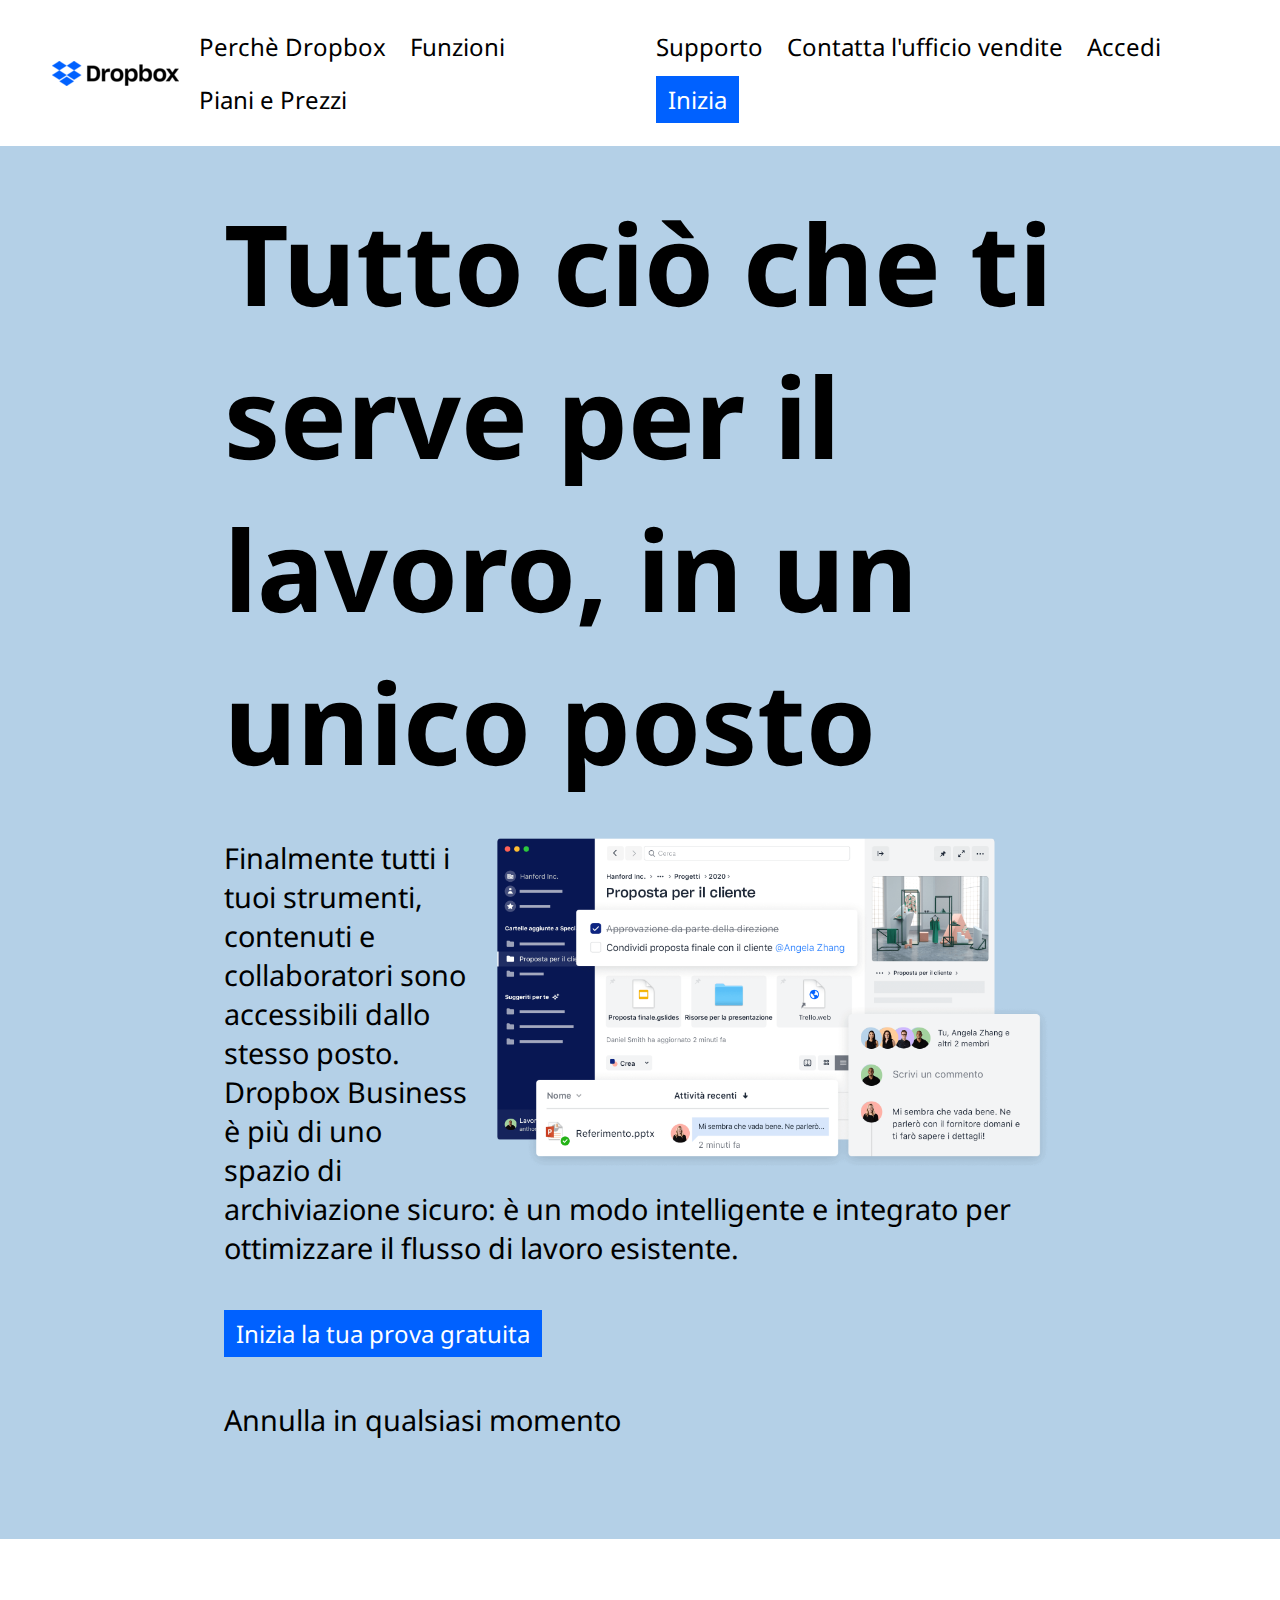
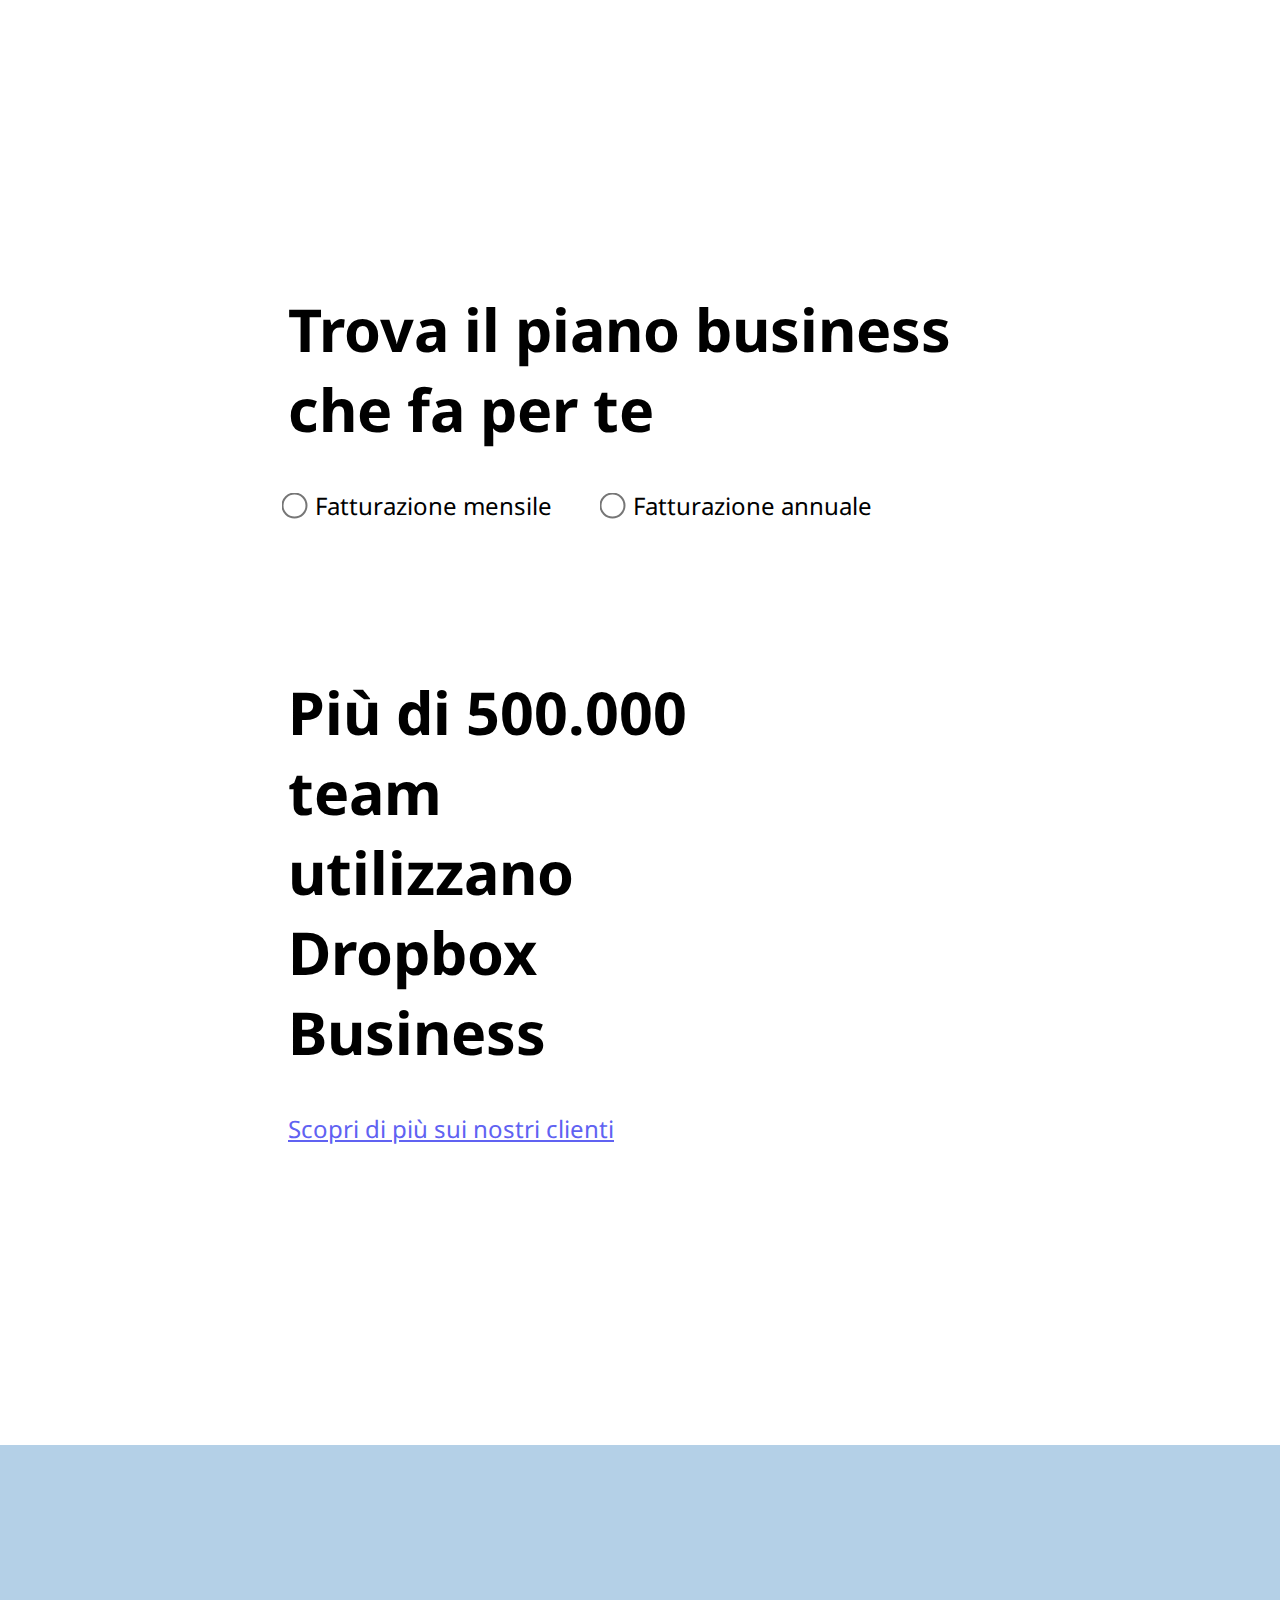
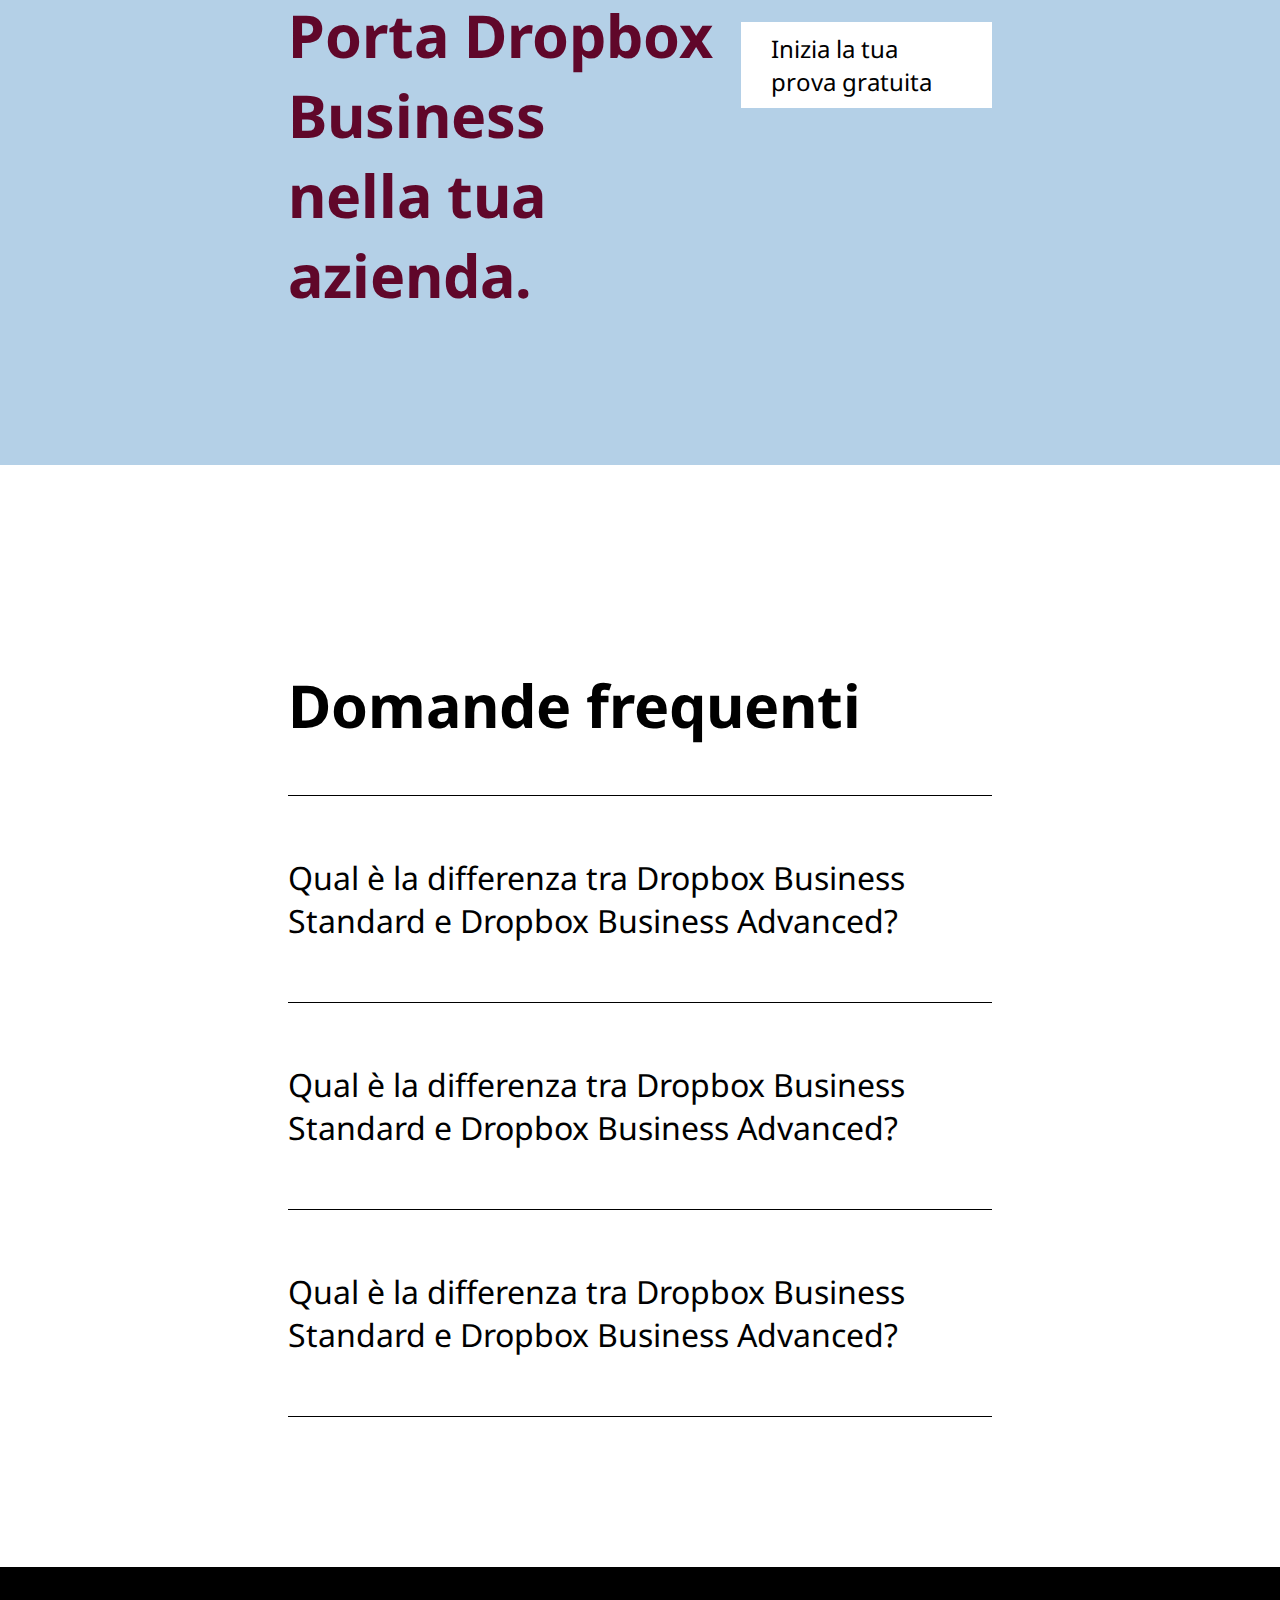
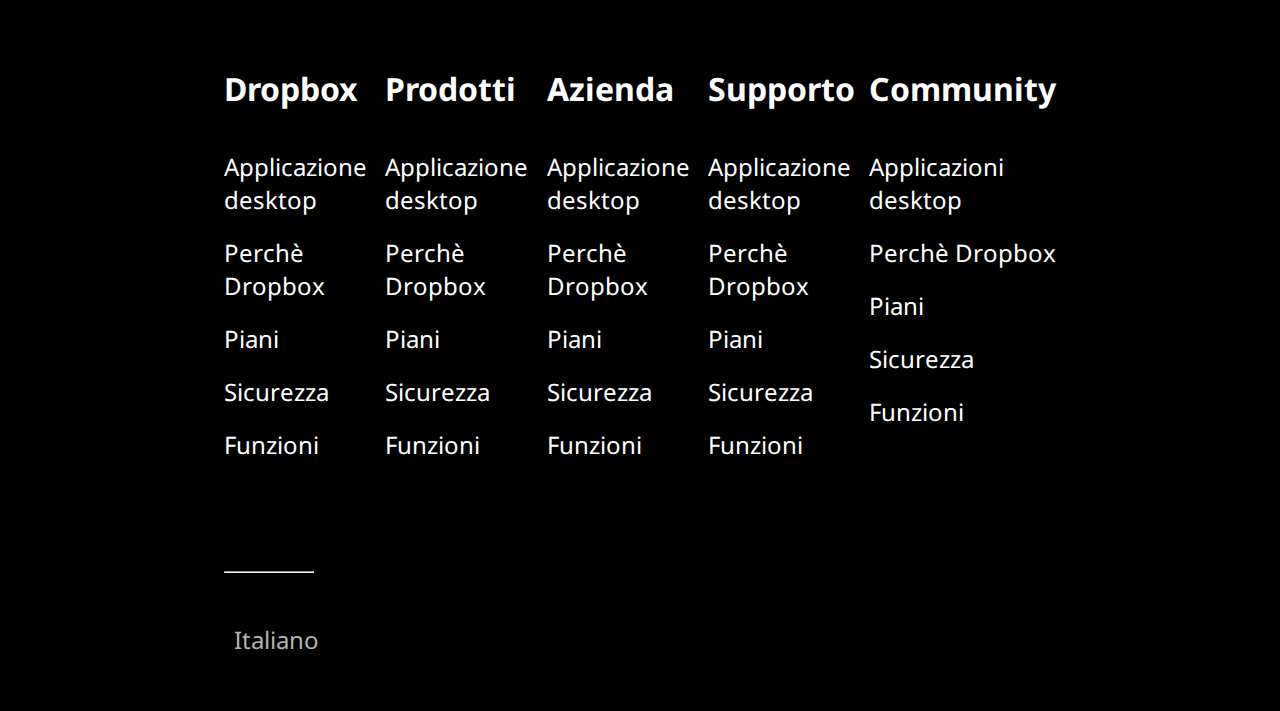
==== index.html @ d337c882 "Iniziata sezione scelta piano" ====
<!DOCTYPE html>
<html lang="it">
    <head>
        <meta charset="UTF-8">
        <meta http-equiv="X-UA-Compatible" content="IE=edge">
        <meta name="viewport" content="width=device-width, initial-scale=1.0">
        <title>Dropbox</title>

        <link rel="stylesheet" href="css/style.css">
        <link rel="stylesheet" href="https://cdnjs.cloudflare.com/ajax/libs/font-awesome/6.2.1/css/all.min.css" integrity="sha512-MV7K8+y+gLIBoVD59lQIYicR65iaqukzvf/nwasF0nqhPay5w/9lJmVM2hMDcnK1OnMGCdVK+iQrJ7lzPJQd1w==" crossorigin="anonymous" referrerpolicy="no-referrer"/>
        <link rel="preconnect" href="https://fonts.googleapis.com"> 
        <link rel="preconnect" href="https://fonts.gstatic.com" crossorigin> 
        <link href="https://fonts.googleapis.com/css2?family=Noto+Sans:wght@100;300;400;600;800&display=swap" rel="stylesheet">
    </head>
    <body>

        <!-- Inizio header-->
        <header>
            <div class="header-container">
                <div class="header-left">
                    <img src="img/logo-small.png" alt="logo">
                    <ul>
                        <li>
                            <a href="#">Perchè Dropbox</a>
                        </li>
                        <li>
                            <a href="#">Funzioni</a>
                        </li>
                        <li>
                            <a href="#">Piani e Prezzi</a>
                        </li>
                    </ul>
                </div>
                <div class="header-right">
                    <ul>
                        <li>
                            <a href="#">Supporto</a>
                        </li>
                        <li>
                            <a href="#">Contatta l'ufficio vendite</a>
                        </li>
                        <li>
                            <a href="#">Accedi</a>
                        </li>
                        <li>
                            <a class="button" href="#">Inizia</a>
                        </li>
                    </ul>

                </div>
            </div>
        </header>
        <!-- Fine header -->


        <!-- Inizio main -->
        <main>
            <!-- Jumbotron -->
            <div class="jumbotron blue">
                <div class="jumbotron-container"> 
                    <h1>Tutto ciò che ti serve per il lavoro, in un unico posto</h1>
                    <div class="description clearfix">
                        <img src="img/jumbo.png" alt="Esempio Schermata">
                        <p>Finalmente tutti i tuoi strumenti, contenuti e collaboratori sono accessibili dallo stesso posto. Dropbox Business è più di uno spazio di archiviazione sicuro: è un modo intelligente e integrato per ottimizzare il flusso di lavoro esistente.</p>
                        <a class="button" href="#">Inizia la tua prova gratuita</a>
                        <p>Annulla in qualsiasi momento</p>
                    </div>
                    <i class="fa-solid fa-arrow-down"></i>
                </div>
            </div>

            <!-- Parte centrale main -->
            <div class="main-container">
                <!-- Scelta piano -->
                <section>
                    <h3>Trova il piano business che fa per te</h3>
                    <form>
                        <input type="radio" id="mensile" name="fatturazione">
                        <label for="mensile">Fatturazione mensile</label>
                        <input type="radio" id="annuale" name="fatturazione">
                        <label for="annuale">Fatturazione annuale</label>
                    </form>

                </section>

                <!-- Contatto per piano enterprise -->
                <section>

                </section>

                <!-- Trova un partner dropbox -->
                <section>


                </section>

                <!-- Tutte le operazioni possibili con il piano Dropbox Business -->
                <section>

                </section>

                <!-- Scopri di più sui clienti Business -->
                <section class="section-container">
                    <div class="small-section">
                        <h3>Più di 500.000 team utilizzano Dropbox Business</h3>
                        <a class="blue-link" href="#">Scopri di più sui nostri clienti</a>
                    </div>
                </section>

            </div>

            <div>
                <!-- Clienti più famosi -->
                <section>

                </section>

            </div>

            <div class="blue">
                <!-- Prova gratuita -->
                <section class="section-container">
                    <h3>Porta Dropbox Business 
                        <br>
                        nella tua azienda.
                    </h3>
                    <a class="button white" href="#">Inizia la tua prova gratuita</a>
                </section>

            </div>

                <!-- Domande frequenti -->
                <section class="section-container">
                    <div class="faq-container">
                        <h3>Domande frequenti</h3>
                        <h4 class="icon clearfix">Qual è la differenza tra Dropbox Business Standard e Dropbox Business Advanced?</h4>
                        <h4 class="icon clearfix">Qual è la differenza tra Dropbox Business Standard e Dropbox Business Advanced?</h4>
                        <h4 class="icon clearfix">Qual è la differenza tra Dropbox Business Standard e Dropbox Business Advanced?</h4>
                    </div>
                </section>


        </main>
        <!-- Fine main -->


        <!-- Inizio footer -->
        <footer>
            <div class="footer-container">

                <!-- Link utili -->
                <section class="first-section-footer">
                    <div>
                        <h5>Dropbox</h5>
                        <ul>
                            <li>
                                <a href="#">Applicazione desktop</a>
                            </li>
                            <li>
                                <a href="#">Perchè Dropbox</a>
                            </li>
                            <li>
                                <a href="#">Piani</a>
                            </li>
                            <li>
                                <a href="#">Sicurezza</a>
                            </li>
                            <li>
                                <a href="#">Funzioni</a>
                            </li>
                        </ul>
                    </div>
                    <div>
                        <h5>Prodotti</h5>
                        <ul>
                            <li>
                                <a href="#">Applicazione desktop</a>
                            </li>
                            <li>
                                <a href="#">Perchè Dropbox</a>
                            </li>
                            <li>
                                <a href="#">Piani</a>
                            </li>
                            <li>
                                <a href="#">Sicurezza</a>
                            </li>
                            <li>
                                <a href="#">Funzioni</a>
                            </li>
                        </ul>
                    </div>
                    <div>
                        <h5>Azienda</h5>
                        <ul>
                            <li>
                                <a href="#">Applicazione desktop</a>
                            </li>
                            <li>
                                <a href="#">Perchè Dropbox</a>
                            </li>
                            <li>
                                <a href="#">Piani</a>
                            </li>
                            <li>
                                <a href="#">Sicurezza</a>
                            </li>
                            <li>
                                <a href="#">Funzioni</a>
                            </li>
                        </ul>
                    </div>
                    <div>
                        <h5>Supporto</h5>
                        <ul>
                            <li>
                                <a href="#">Applicazione desktop</a>
                            </li>
                            <li>
                                <a href="#">Perchè Dropbox</a>
                            </li>
                            <li>
                                <a href="#">Piani</a>
                            </li>
                            <li>
                                <a href="#">Sicurezza</a>
                            </li>
                            <li>
                                <a href="#">Funzioni</a>
                            </li>
                        </ul>
                    </div>
                    <div>
                        <h5>Community</h5>
                        <ul>
                            <li>
                                <a href="#">Applicazioni desktop</a>
                            </li>
                            <li>
                                <a href="#">Perchè Dropbox</a>
                            </li>
                            <li>
                                <a href="#">Piani</a>
                            </li>
                            <li>
                                <a href="#">Sicurezza</a>
                            </li>
                            <li>
                                <a href="#">Funzioni</a>
                            </li>
                        </ul>
                    </div>
                </section>

                <hr>

                <!-- Selezione lingua -->
                <section class="second-section-footer">
                    <i class="fa-regular fa-earth-americas"></i>
                    <span>Italiano</span>
                    <i class="fa-solid fa-sort-up"></i>
                </section>
                
            </div>
        </footer>
        <!-- Fine footer -->
    
    
    </body>
</html>
---- css/style.css ----
/* RESET */

*{
    margin: 0;
    padding: 0;
    box-sizing: border-box;
}



/* REGOLE GENERALI */

body{
    font-family: 'Noto Sans', sans-serif;
}

.blue{
    background-color: #b4d0e7;
}

ul{
    list-style: none;
}

li{
    display: inline-block;
    padding: 10px;
}

a{
    text-decoration: none;
    color: black;
    font-size: 1.5em;
}

.button{
    background-color: #0061ff;
    color: white;
    padding: 7px 12px;
}

.main-container{
    max-width: 55vw;
    margin: 0 auto;
    padding: 150px 0;
}

.section-container{
    max-width: 55vw;
    margin: 0 auto;
    padding: 150px 0;
}

h3{
    font-size: 3.7em;
    padding-bottom: 40px;
}  

h4{
    font-size: 2em;
    font-weight: 400;
}

.blue-link{
    color: #6062f2;
    text-decoration: underline;
}

a.white{
    background-color: white;
    color: black;
    padding: 10px 30px;
}

.icon::after{
    display: inline-block;
    font-style: normal;
    font-variant: normal;
    text-rendering: auto;
    -webkit-font-smoothing: antialiased;
}

p{
    font-size: 1.8em;
}






/* HEADER */

header{
    background-color: white;
}

header .header-container{
    width: 95vw;
    margin: 0 auto;
    padding: 20px 0;
    display: flex;
    justify-content: space-between;
}

header .header-container .header-left{
    margin-left: 10px;
    display: flex;
    align-items: center;
}

header .header-container .header-left img{
    padding: 10px;
}

header .header-container .header-right{
    margin-right: 10px;
    display: flex;
    align-items: center;
}



/* MAIN */ 

main .jumbotron{
    margin-bottom: 200px;
}

main .jumbotron .jumbotron-container{
    max-width: 65vw;
    margin: 0 auto;
}

main .jumbotron .jumbotron-container h1{
    padding: 40px 0;
    font-size: 7em;
}

main .jumbotron .jumbotron-container .description img{
    float: right;
    width: 70%;
}

main .jumbotron .jumbotron-container .description p{
    padding-bottom: 50px;
}

main .jumbotron .jumbotron-container .description p:last-child{
    padding-top: 50px;
    padding-bottom: 100px;
}

main .jumbotron .jumbotron-container i{
    font-size: 4em;
    padding-bottom: 40px;
}

main div section form input[type=radio]{
    transform: scale(2);
    vertical-align: middle;
}

main div section form label{
    font-size: 1.5em;
    padding-right: 50px;
    padding-left: 10px;
    vertical-align: middle;
}

main div .section-container .small-section{
    max-width: 35vw;
}

main .blue .section-container{
    display: flex;
    justify-content: space-between;
    align-items: baseline;
}

main .blue .section-container h3{
    display: inline-block;
    color: #60072a;
    padding-bottom: 0;
}
 
main .section-container .faq-container h3{
    padding: 50px 0;
}

main .section-container .faq-container h4{
    padding: 60px 0;
    border-top: 1px solid black;
}

main .section-container .faq-container h4::after{
    font-family: "Font Awesome 5 Free"; content: "\f078";
    float: right;
}

main .section-container .faq-container h4:last-child{
    border-bottom: 1px solid black;
}


/* FOOTER */

footer{
    background-color: #000000;
    color: white;
}

footer .footer-container{
    max-width: 65vw;
    margin: 0 auto;
}

footer .footer-container .first-section-footer{
    display: flex;
    justify-content: space-between;
    padding-bottom: 100px;
}

footer .footer-container .first-section-footer div h5{
    color: white;
    font-size: 2em;
    font-weight: bold;
    padding-top: 100px;
    padding-bottom: 30px;
}

footer .footer-container .first-section-footer div ul li{
    display: block;
    padding: 10px 0;
}

footer .footer-container .first-section-footer div ul li a{
    color: white;
}

footer .footer-container hr{
    max-width: 7vw;
    color: #b2b2b2;
}

footer .footer-container .second-section-footer{
    padding: 50px 0;
    font-size: 1.5em;
    color: #b2b2b2;
}

footer .footer-container .second-section-footer span{
    padding: 0 10px;
}

footer .footer-container .second-section-footer i:last-child{
    vertical-align: -5px;
}
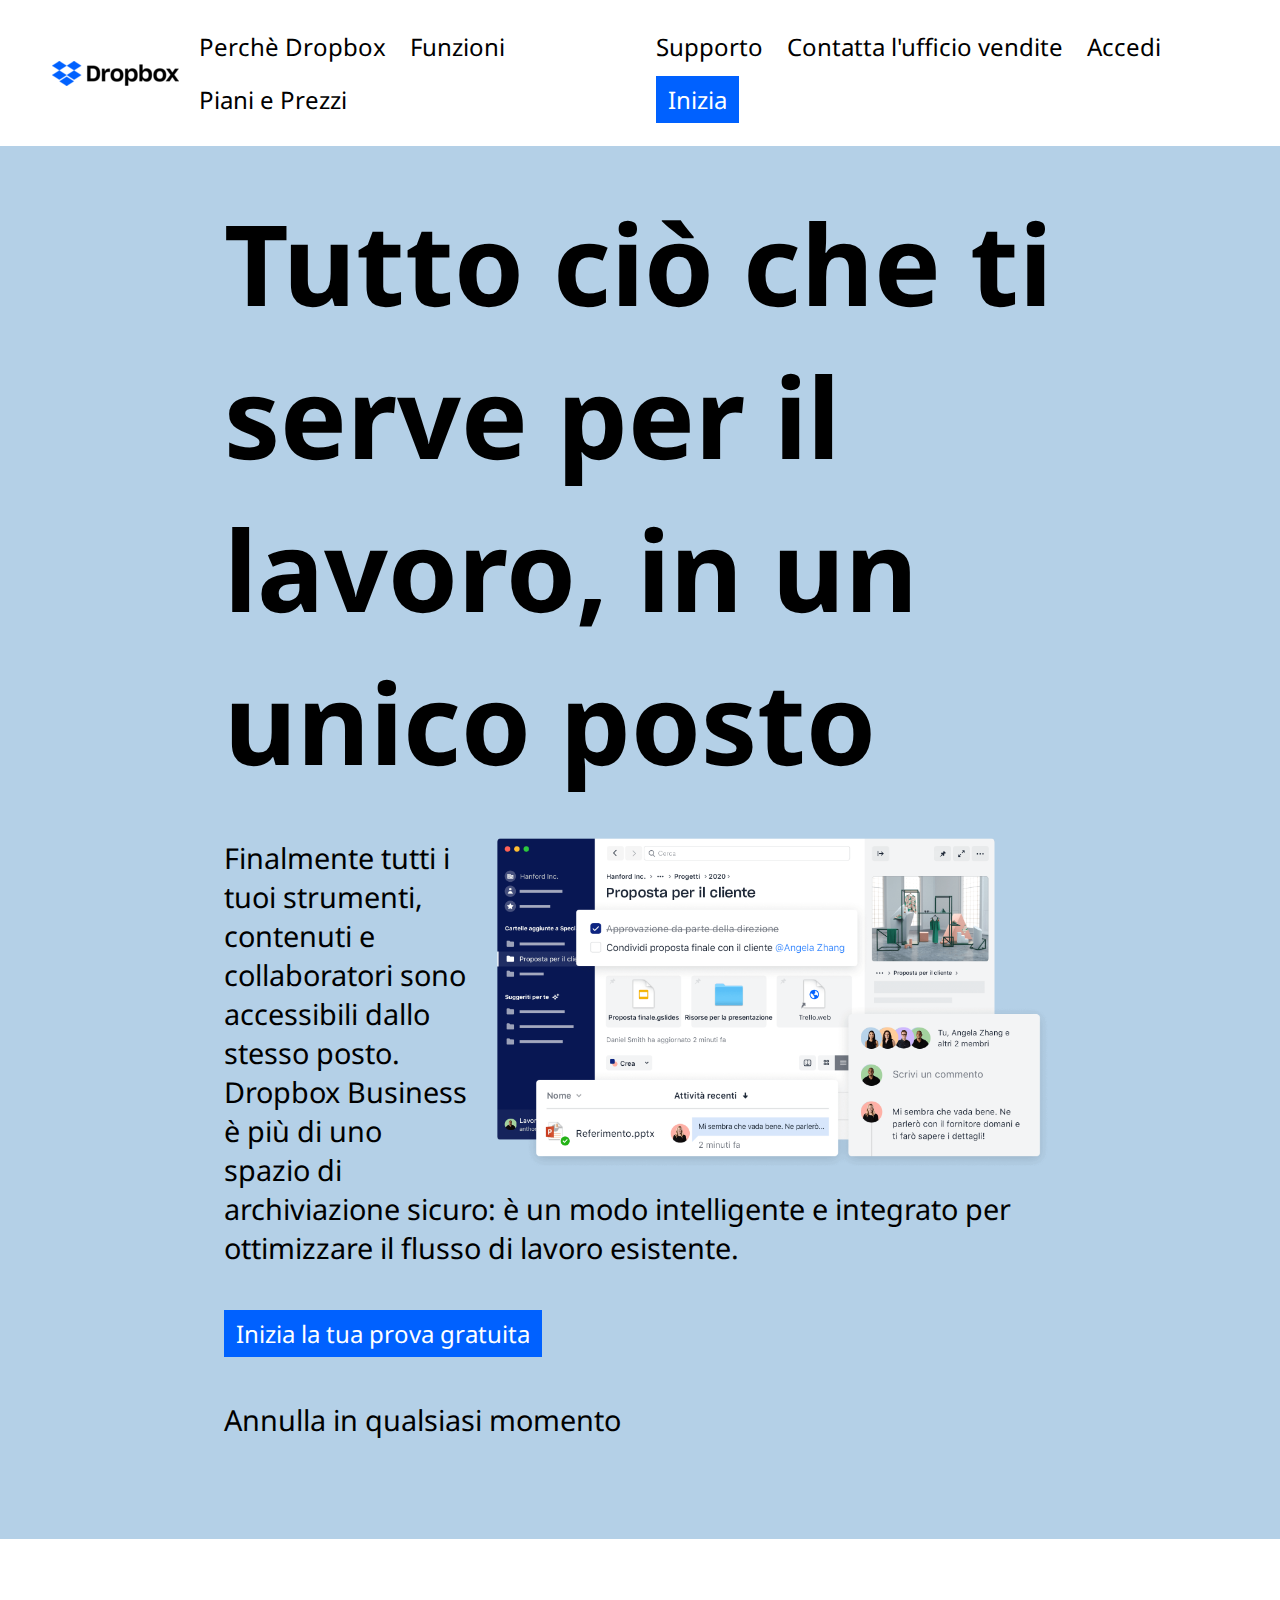
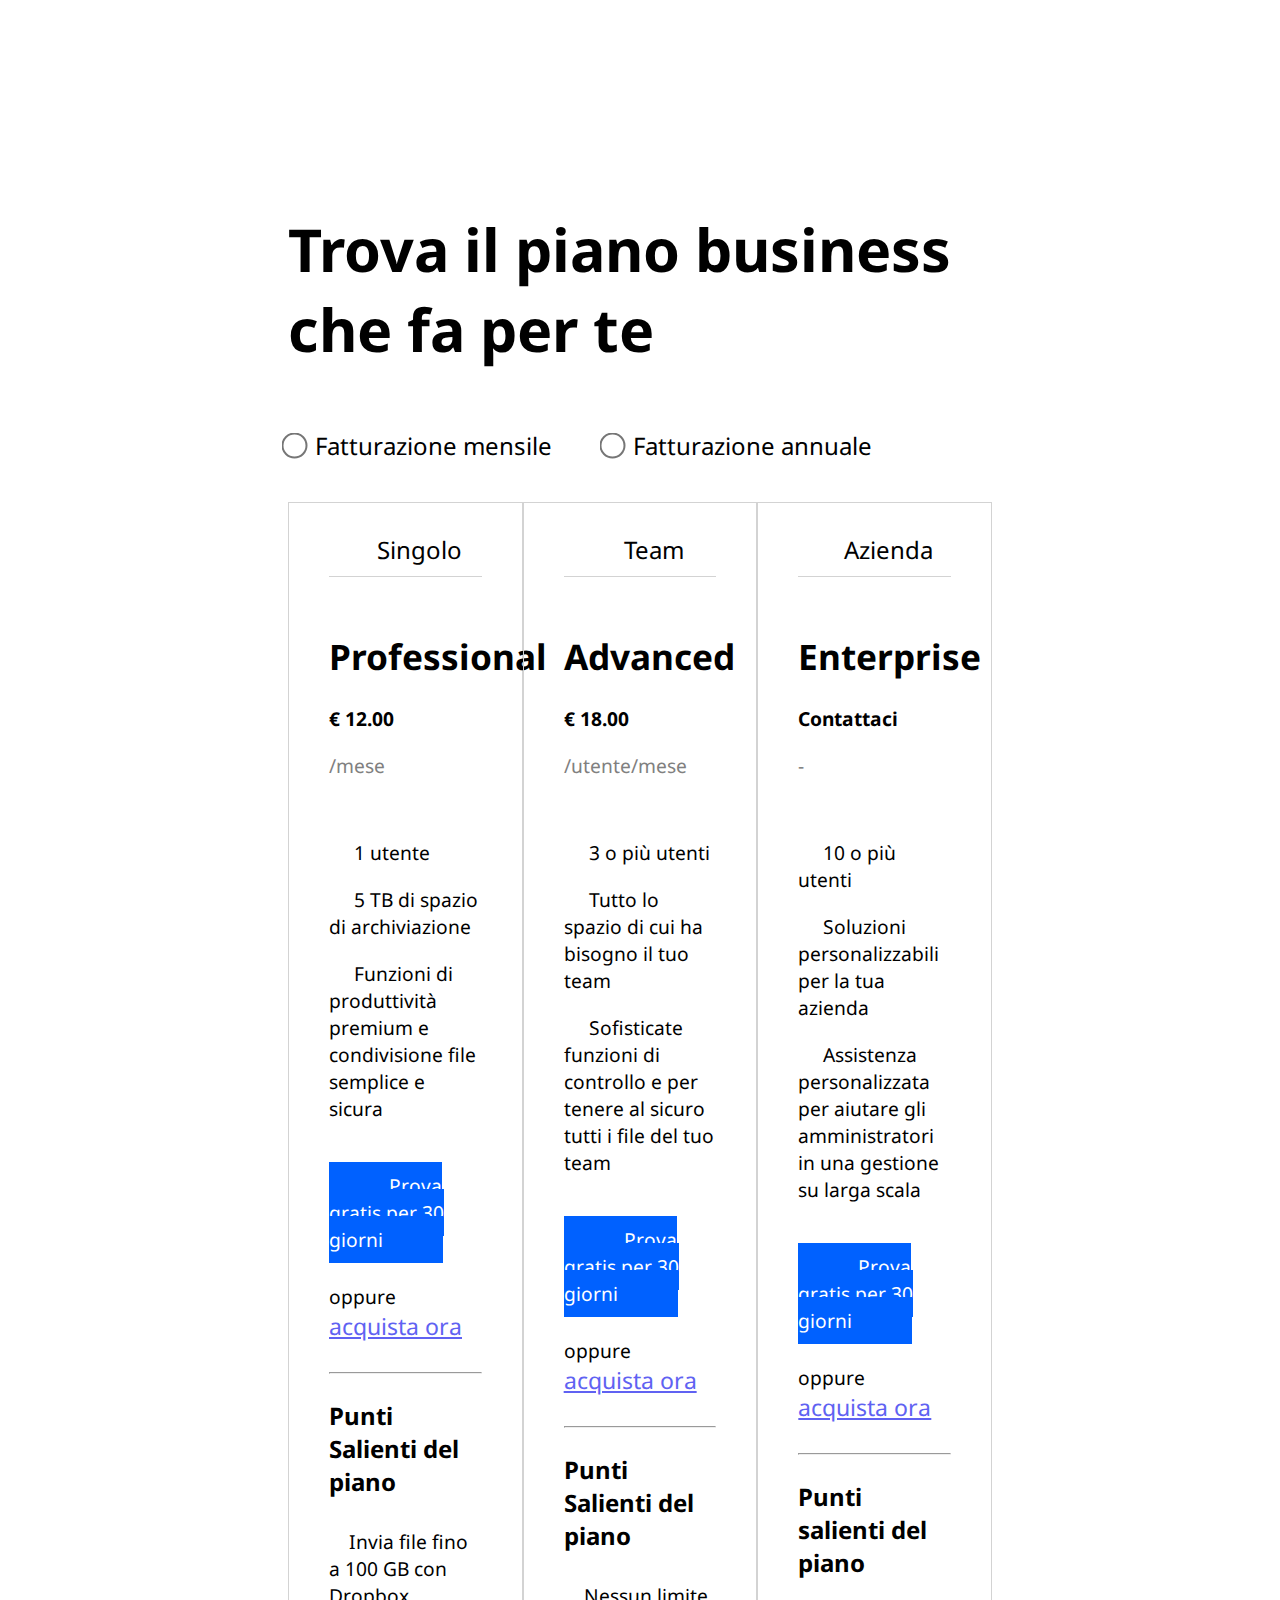
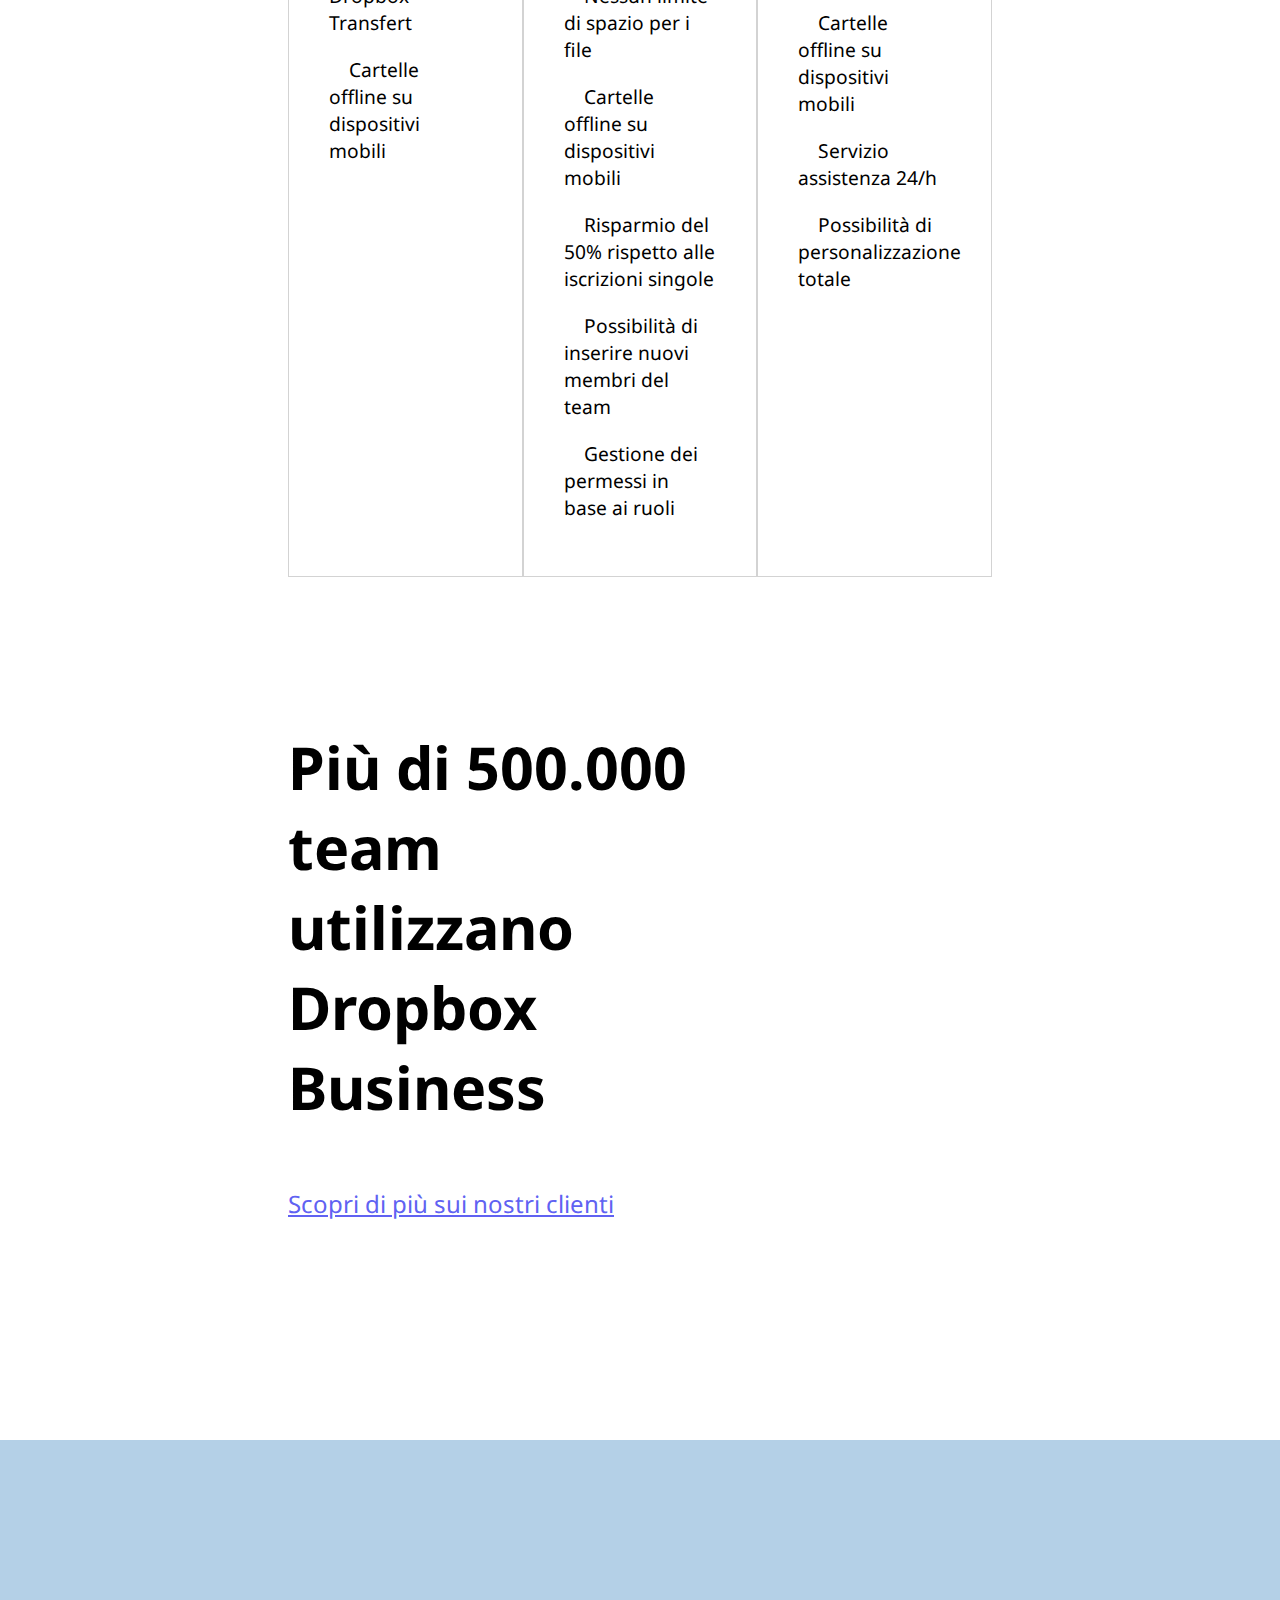
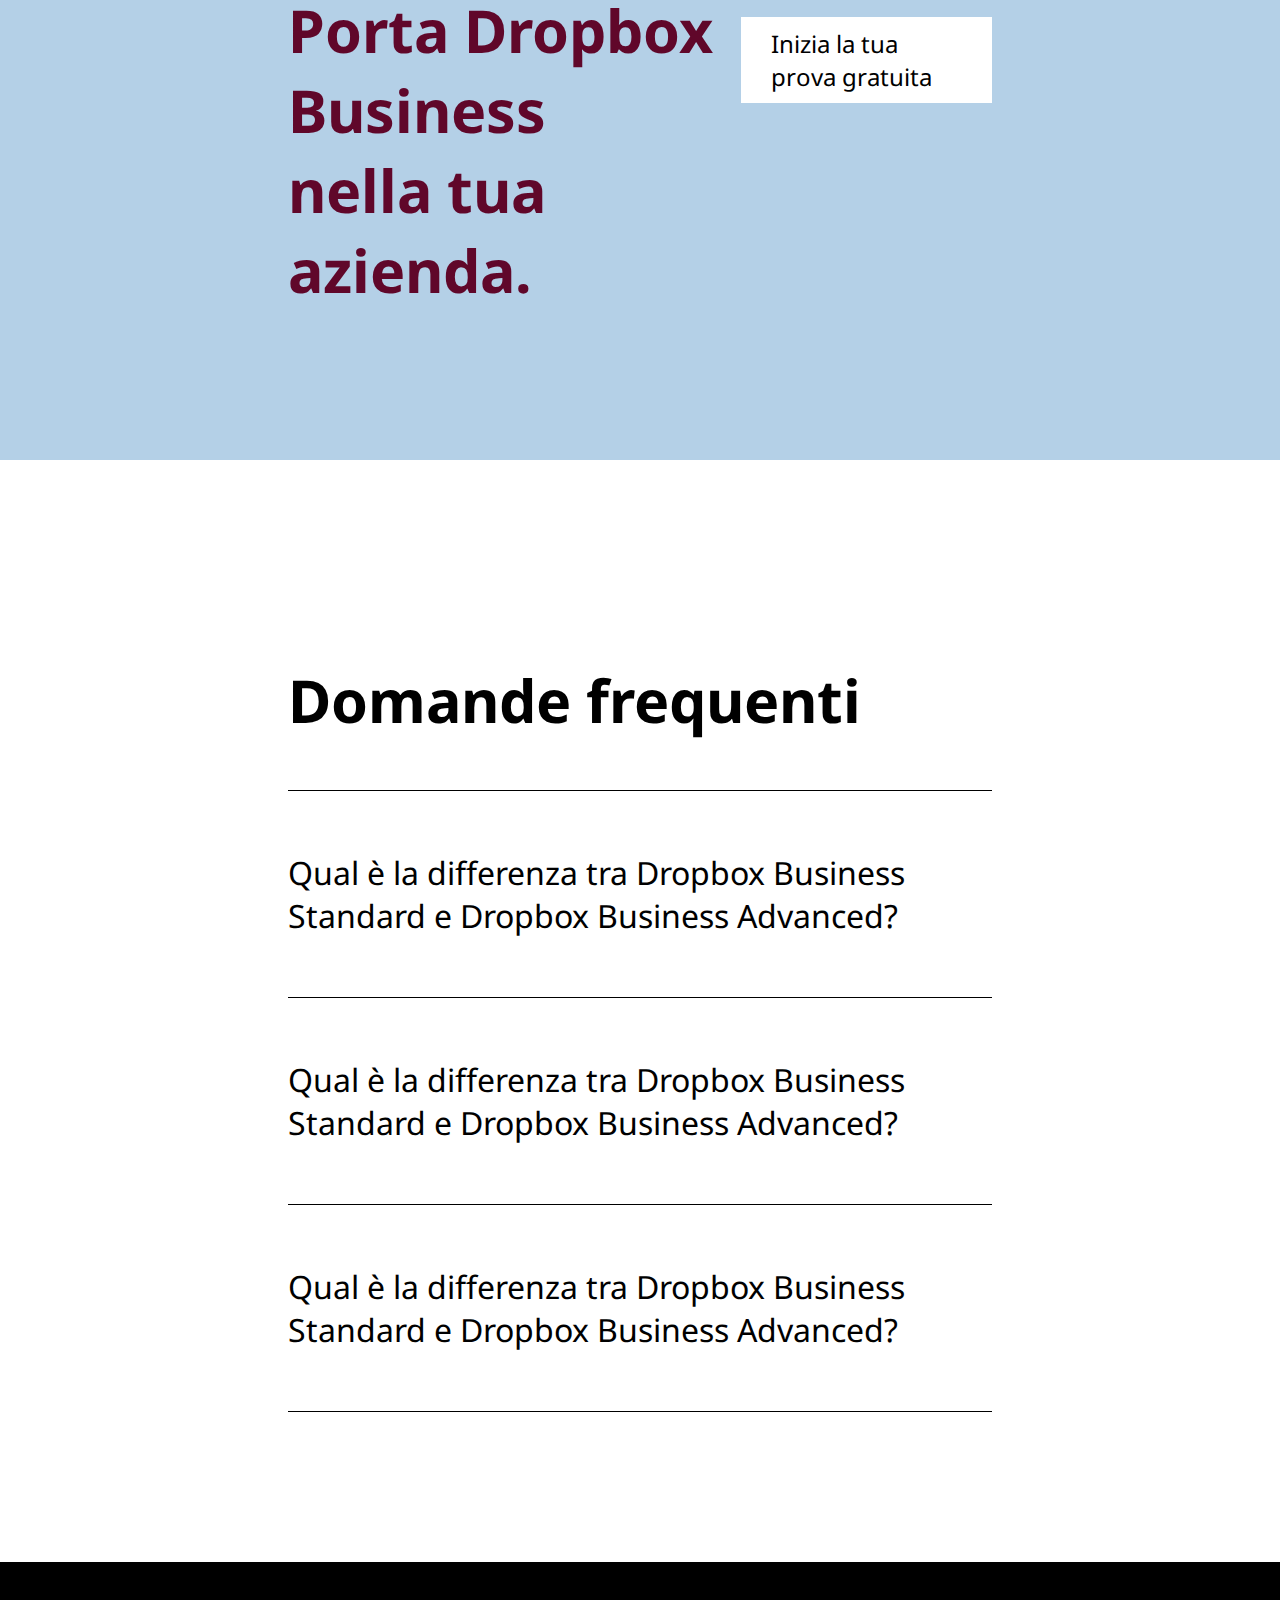
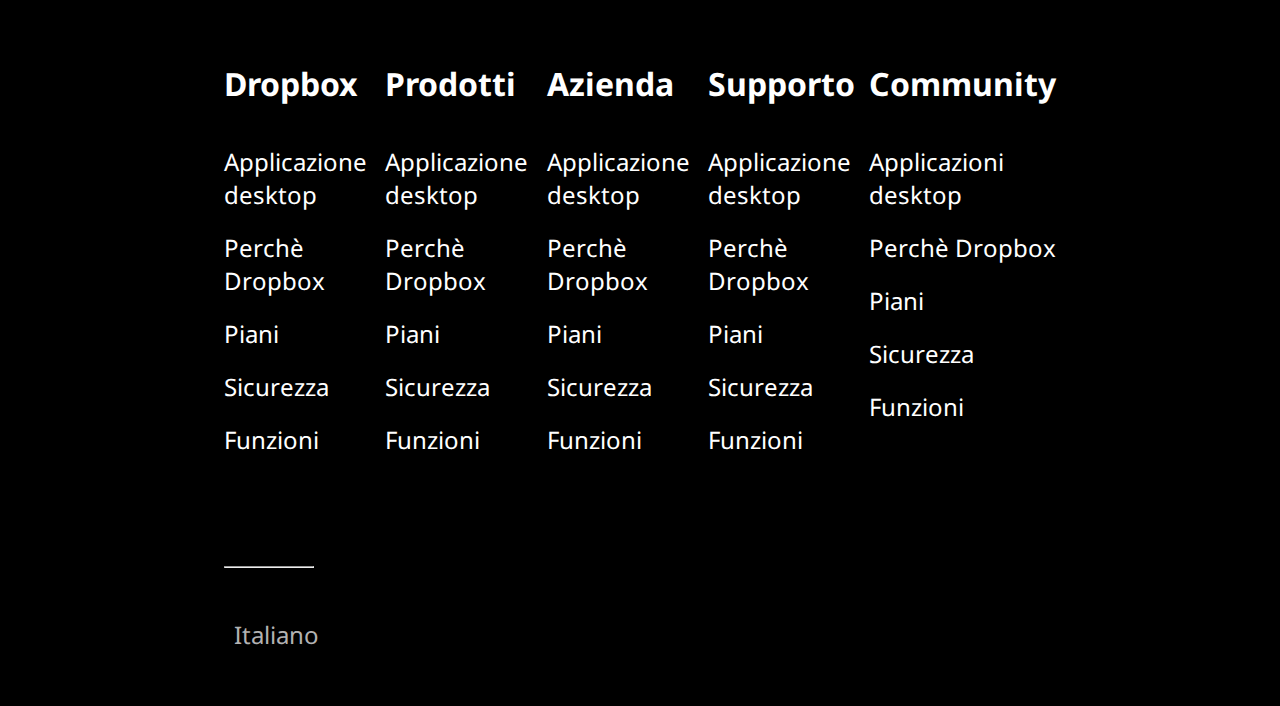
==== commit c7449874: "Aggiunto card-container" ====
--- a/index.html
+++ b/index.html
@@ -80,6 +80,80 @@
                         <input type="radio" id="annuale" name="fatturazione">
                         <label for="annuale">Fatturazione annuale</label>
                     </form>
+                    <div class="card-container">
+                        <!-- Prima card -->
+                        <div class="card">
+                            <span class="subscription-type individual">Singolo</span>
+                            <div class="subscription-cost">
+                                <h5>Professional</h5>
+                                <span class="price">€ 12.00</span>
+                                <span class="time">/mese</span>
+                            </div>
+                            <div class="subscription-details">
+                                <span class="individual">1 utente</span>
+                                <span class="folder">5 TB di spazio di archiviazione</span>
+                                <span class="share">Funzioni di produttività premium e condivisione file semplice e sicura</span>
+                            </div>
+                            <a class="button free-trial" href="#">Prova gratis per 30 giorni</a>
+                            <span class="special-span">oppure <a class="blue-link" href="#">acquista ora</a></span>
+                            <hr>
+                            <div class="subscription-features">
+                                <h6>Punti Salienti del piano</h6>
+                                <span class="check">Invia file fino a 100 GB con Dropbox Transfert</span>
+                                <span class="check">Cartelle offline su dispositivi mobili</span>
+                            </div>
+                        </div>
+
+                        <!-- Seconda card -->
+                        <div class="card">
+                            <span class="subscription-type team">Team</span>
+                            <div class="subscription-cost">
+                                <h5>Advanced</h5>
+                                <span class="price">€ 18.00</span>
+                                <span class="time">/utente/mese</span>
+                            </div>
+                            <div class="subscription-details">
+                                <span class="team">3 o più utenti</span>
+                                <span class="folder">Tutto lo spazio di cui ha bisogno il tuo team</span>
+                                <span class="share">Sofisticate funzioni di controllo e per tenere al sicuro tutti i file del tuo team</span>
+                            </div>
+                            <a class="button free-trial" href="#">Prova gratis per 30 giorni</a>
+                            <span class="special-span">oppure <a class="blue-link" href="#">acquista ora</a></span>
+                            <hr>
+                            <div class="subscription-features">
+                                <h6>Punti Salienti del piano</h6>
+                                <span class="check">Nessun limite di spazio per i file</span>
+                                <span class="check">Cartelle offline su dispositivi mobili</span>
+                                <span class="check">Risparmio del 50% rispetto alle iscrizioni singole</span>
+                                <span class="check">Possibilità di inserire nuovi membri del team</span>
+                                <span class="check">Gestione dei permessi in base ai ruoli</span>
+                            </div>
+                        </div>
+
+                        <!-- Terza card -->
+                        <div class="card">
+                            <span class="subscription-type company">Azienda</span>
+                            <div class="subscription-cost">
+                                <h5>Enterprise</h5>
+                                <span class="price">Contattaci</span>
+                                <span class="time">-</span>
+                            </div>
+                            <div class="subscription-details">
+                                <span class="company">10 o più utenti</span>
+                                <span class="folder">Soluzioni personalizzabili per la tua azienda</span>
+                                <span class="share">Assistenza personalizzata per aiutare gli amministratori in una gestione su larga scala</span>
+                            </div>
+                            <a class="button free-trial" href="#">Prova gratis per 30 giorni</a>
+                            <span class="special-span">oppure <a class="blue-link" href="#">acquista ora</a></span>
+                            <hr>
+                            <div class="subscription-features">
+                                <h6>Punti salienti del piano</h6>
+                                <span class="check">Cartelle offline su dispositivi mobili</span>
+                                <span class="check">Servizio assistenza 24/h</span>
+                                <span class="check">Possibilità di personalizzazione totale</span>
+                            </div>
+                        </div>
+                    </div>
 
                 </section>
 
--- a/css/style.css
+++ b/css/style.css
@@ -42,7 +42,7 @@
 .main-container{
     max-width: 55vw;
     margin: 0 auto;
-    padding: 150px 0;
+    padding: 70px 0;
 }
 
 .section-container{
@@ -51,9 +51,13 @@
     padding: 150px 0;
 }
 
+span{
+    display: block;
+}
+
 h3{
     font-size: 3.7em;
-    padding-bottom: 40px;
+    padding-bottom: 60px;
 }  
 
 h4{
@@ -86,9 +90,6 @@
 
 
 
-
-
-
 /* HEADER */
 
 header{
@@ -156,6 +157,7 @@
     padding-bottom: 40px;
 }
 
+
 main div section form input[type=radio]{
     transform: scale(2);
     vertical-align: middle;
@@ -166,6 +168,102 @@
     padding-right: 50px;
     padding-left: 10px;
     vertical-align: middle;
+}
+
+main .main-container section .card-container{
+    display: flex;
+    margin-top: 40px;
+}
+
+main .main-container section .card-container .card{
+    width: calc(100% / 3);
+    padding: 20px 40px;
+    border: 1px solid lightgray;
+}
+
+main .main-container section .card-container .card .subscription-type{
+    text-align: center;
+    font-size: 1.5em;
+    border-bottom: 1px solid lightgray;
+}
+
+main .main-container section .card-container .card .individual::before{
+    font-family: "Font Awesome 5 Free"; content: "\f007";
+    padding-right: 10px;
+}
+
+main .main-container section .card-container .card .team::before{
+    font-family: "Font Awesome 5 Free"; content: "\f0c0";
+    padding-right: 10px;
+}
+
+main .main-container section .card-container .card .company::before{
+    font-family: "Font Awesome 5 Free"; content: "\f1ad";
+    padding-right: 10px;
+}
+
+main .main-container section .card-container .card h5{
+    font-size: 2.2em;
+    padding: 15px 0;
+}
+
+main .main-container section .card-container .card span{
+    padding: 10px 0;
+    font-size: 1.2em;
+}
+
+main .main-container section .card-container .card .subscription-cost{
+    padding: 40px 0;
+}
+
+main .main-container section .card-container .card .subscription-cost .price{
+    font-weight: 700;
+}
+
+main .main-container section .card-container .card .subscription-cost .time{
+    color: gray;
+}
+
+main .main-container section .card-container .card .subscription-details{
+    padding-bottom: 40px;
+}
+
+main .main-container section .card-container .card .subscription-details .folder::before{
+    font-family: "Font Awesome 5 Free"; content: "\f07b";
+    padding-right: 10px;
+}
+
+main .main-container section .card-container .card .subscription-details .share::before{
+    font-family: "Font Awesome 5 Free"; content: "\f1e0";
+    padding-right: 10px;
+}
+
+main .main-container section .card-container .card .special-span{
+    padding: 30px 0;
+}
+
+main .main-container section .card-container .card .free-trial{
+    font-size: 1.2em;
+    padding: 10px 60px;
+}
+
+main .main-container section .card-container .card span a{
+    font-size: 1.2em;
+}
+
+main .main-container section .card-container .card div h6{
+    font-size: 1.5em;
+    padding-bottom: 20px;
+}
+
+main .main-container section .card-container .card .subscription-features{
+    padding: 25px 0;
+}
+
+main .main-container section .card-container .card .subscription-features .check::before{
+    font-family: "Font Awesome 5 Free"; content: "\f00c";
+    color: #0061ff;
+    padding-right: 5px;
 }
 
 main div .section-container .small-section{
@@ -201,6 +299,7 @@
 main .section-container .faq-container h4:last-child{
     border-bottom: 1px solid black;
 }
+
 
 
 /* FOOTER */
@@ -251,9 +350,9 @@
 
 footer .footer-container .second-section-footer span{
     padding: 0 10px;
+    display: inline-block;
 }
 
 footer .footer-container .second-section-footer i:last-child{
     vertical-align: -5px;
-}
-
+}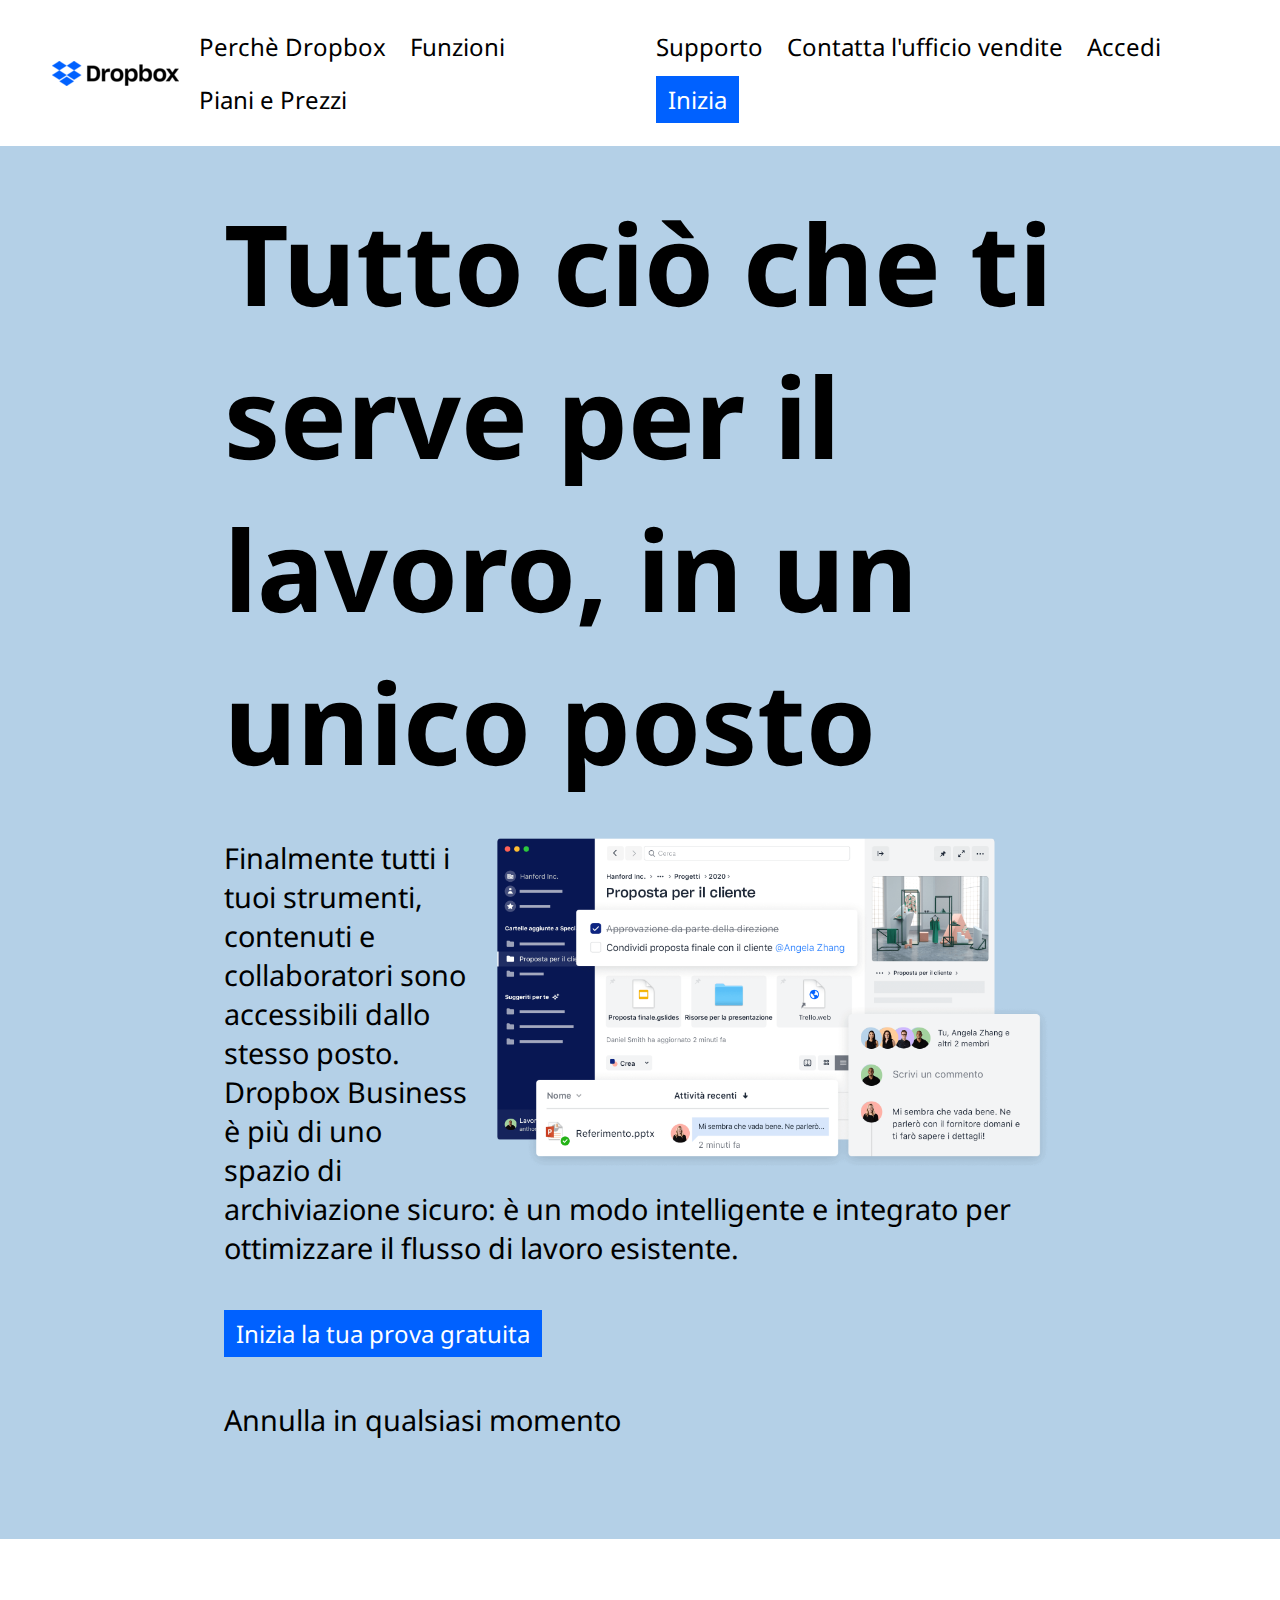
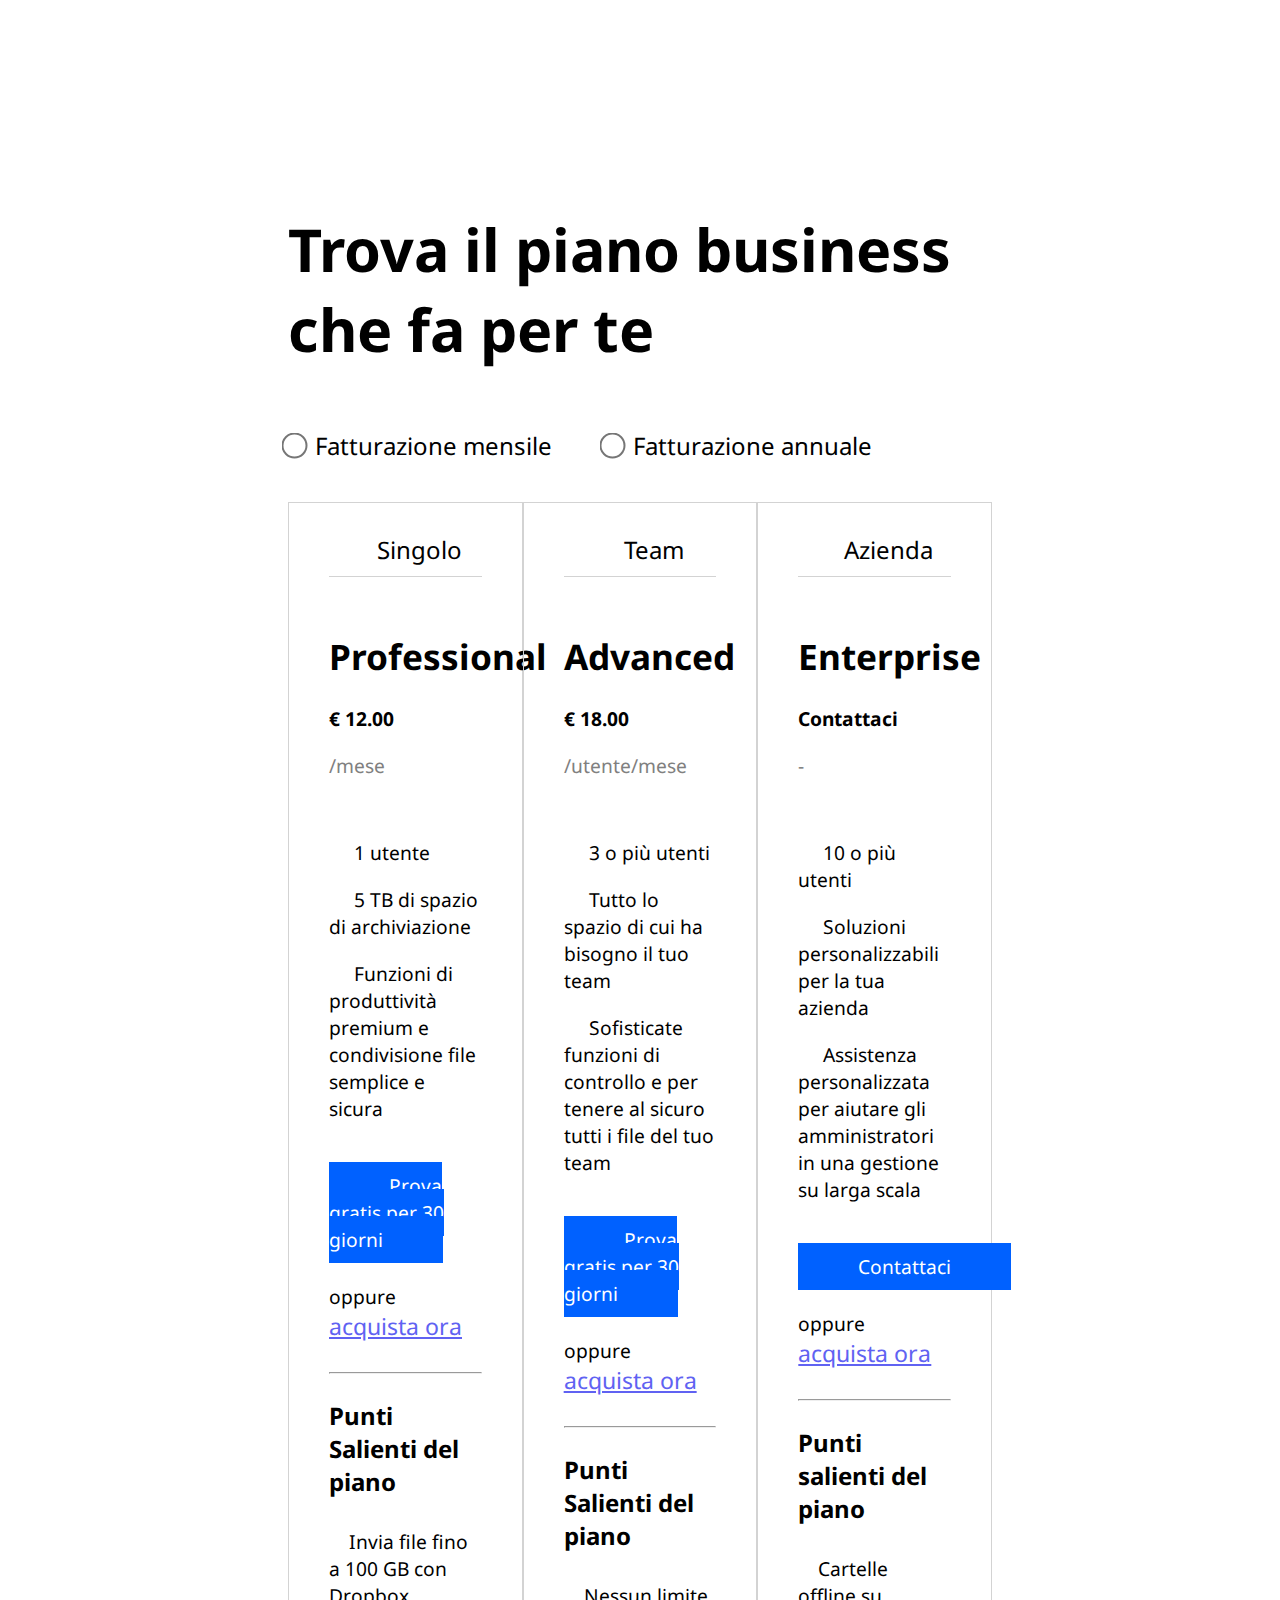
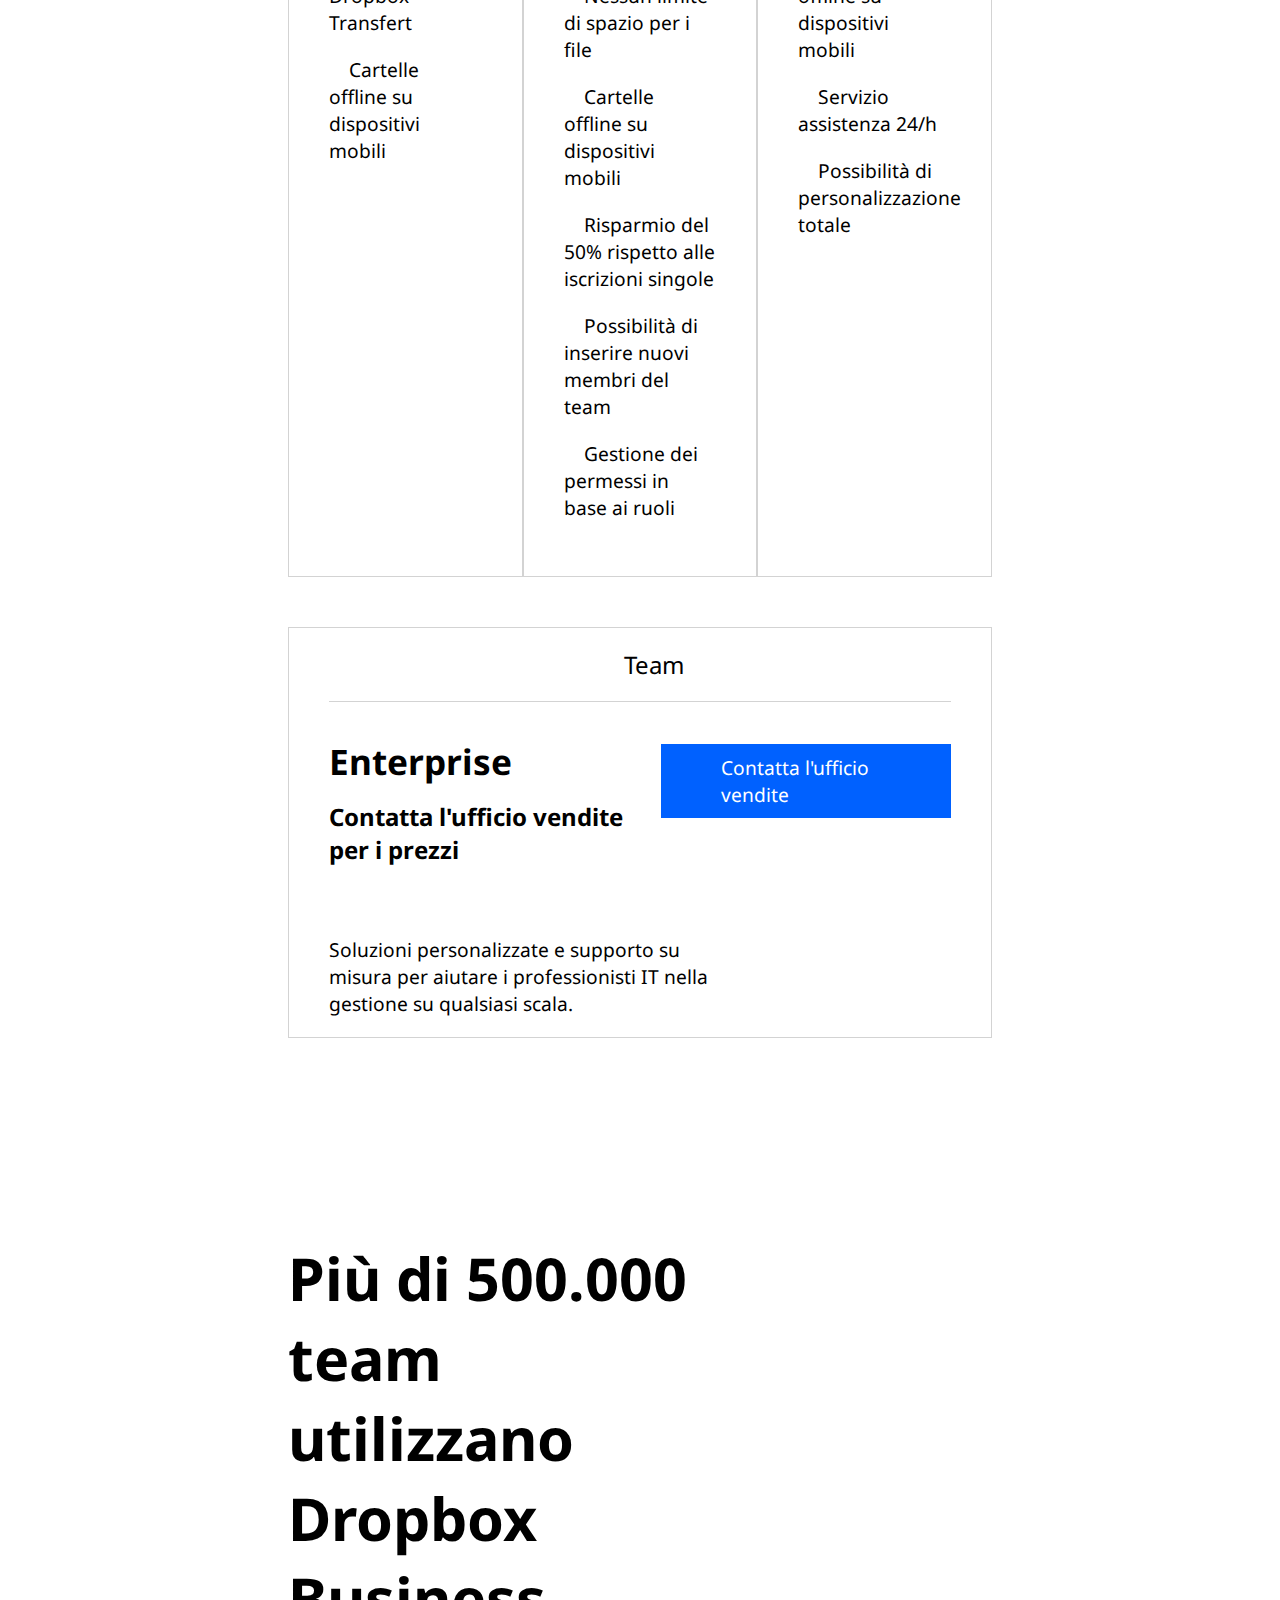
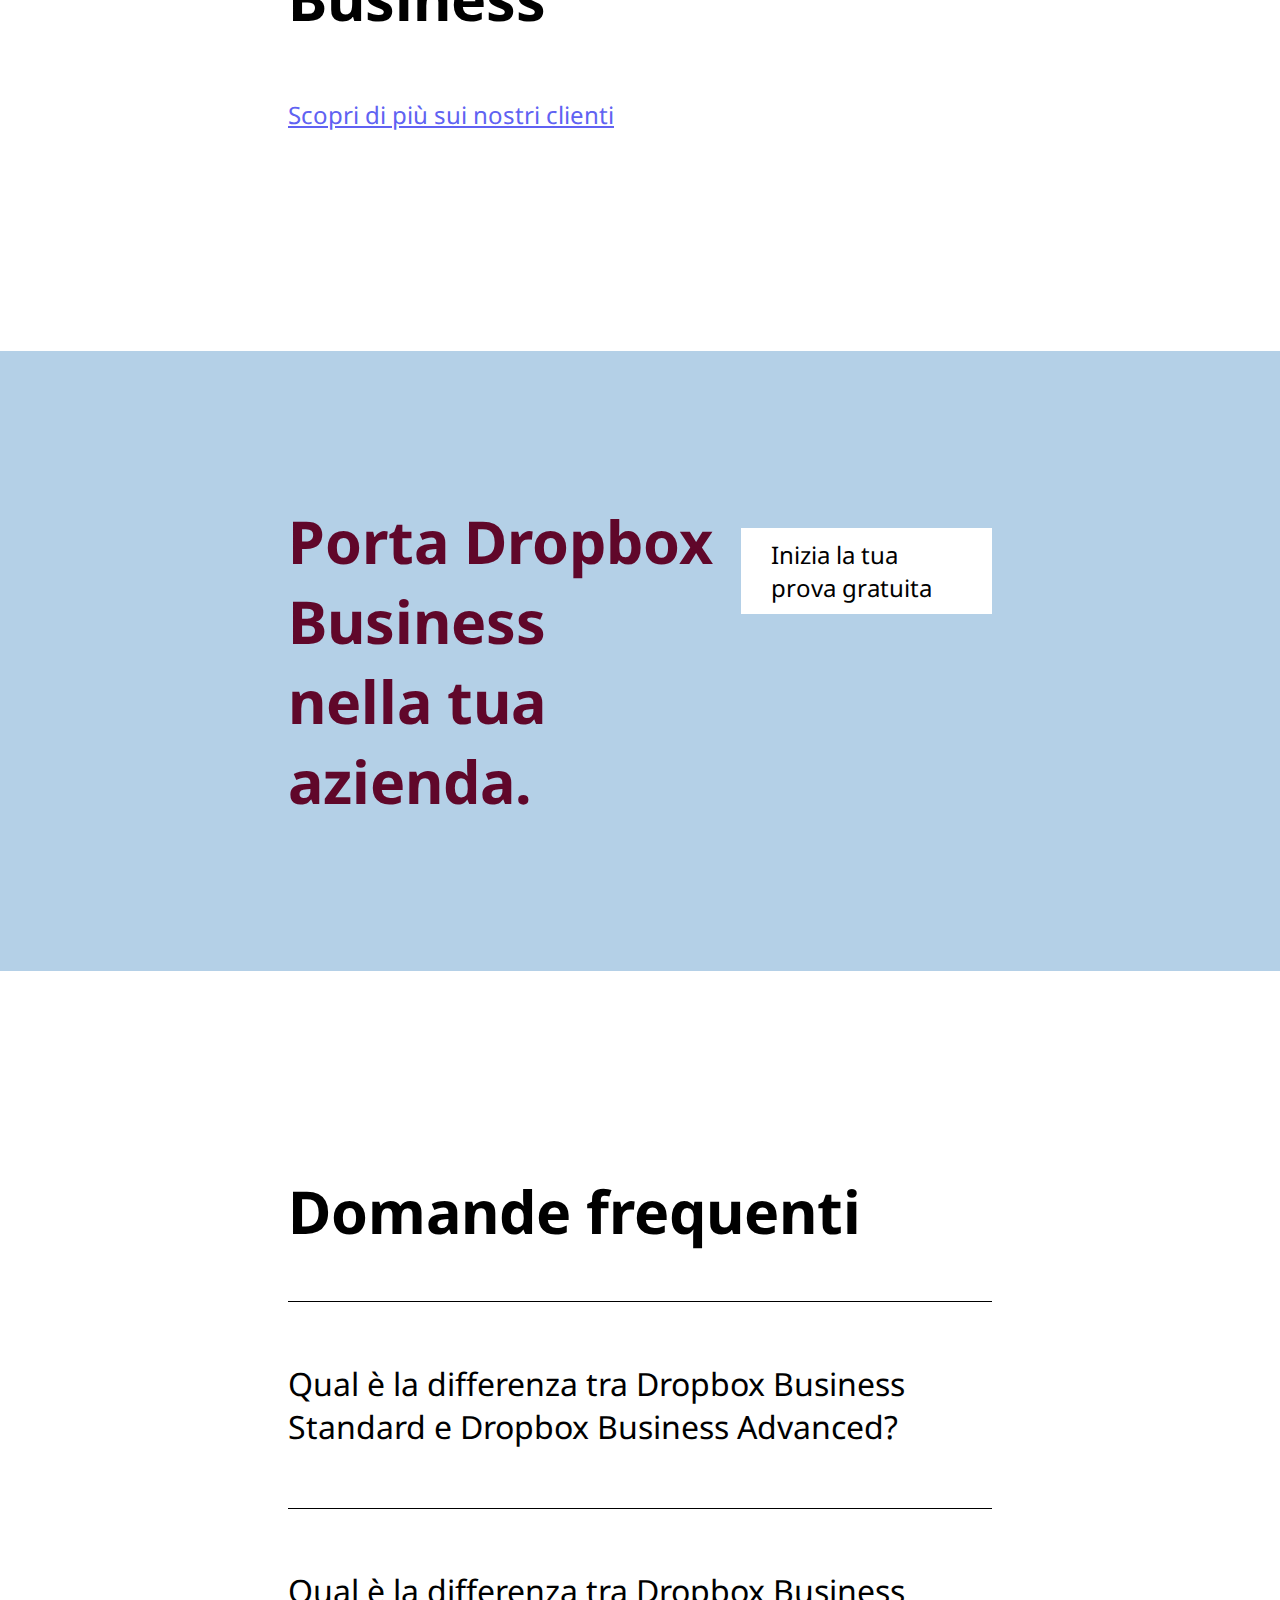
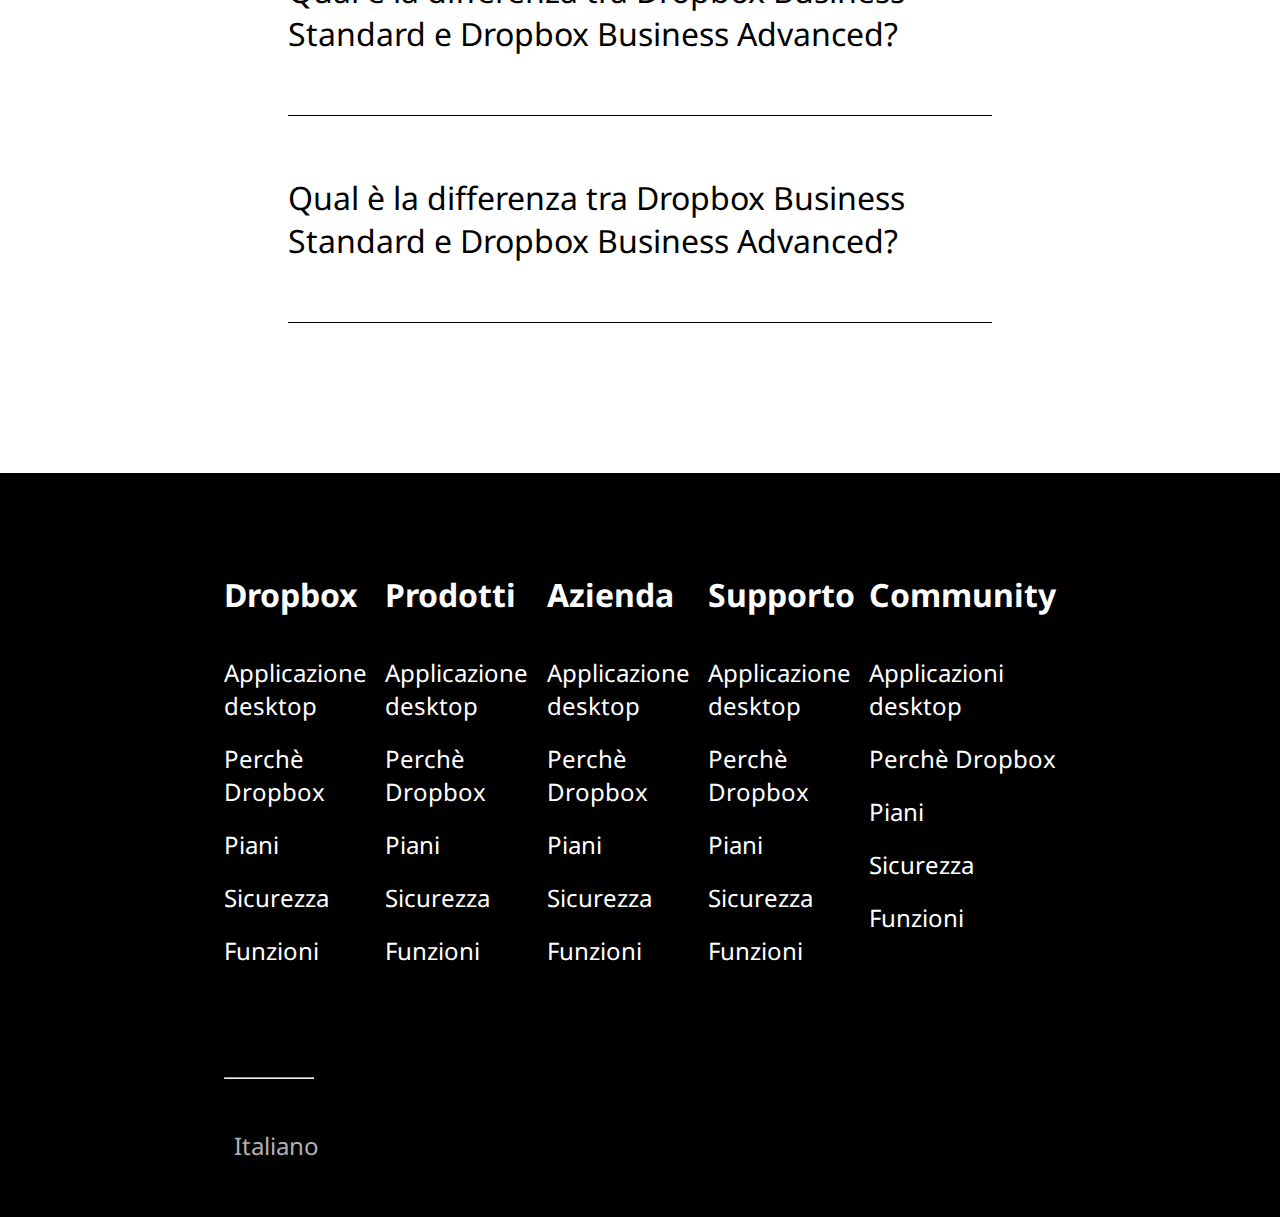
==== commit a776f4d8: "Aggiunta quarta e ultima card" ====
--- a/index.html
+++ b/index.html
@@ -94,7 +94,7 @@
                                 <span class="folder">5 TB di spazio di archiviazione</span>
                                 <span class="share">Funzioni di produttività premium e condivisione file semplice e sicura</span>
                             </div>
-                            <a class="button free-trial" href="#">Prova gratis per 30 giorni</a>
+                            <a class="button wide" href="#">Prova gratis per 30 giorni</a>
                             <span class="special-span">oppure <a class="blue-link" href="#">acquista ora</a></span>
                             <hr>
                             <div class="subscription-features">
@@ -117,7 +117,7 @@
                                 <span class="folder">Tutto lo spazio di cui ha bisogno il tuo team</span>
                                 <span class="share">Sofisticate funzioni di controllo e per tenere al sicuro tutti i file del tuo team</span>
                             </div>
-                            <a class="button free-trial" href="#">Prova gratis per 30 giorni</a>
+                            <a class="button wide" href="#">Prova gratis per 30 giorni</a>
                             <span class="special-span">oppure <a class="blue-link" href="#">acquista ora</a></span>
                             <hr>
                             <div class="subscription-features">
@@ -143,7 +143,7 @@
                                 <span class="folder">Soluzioni personalizzabili per la tua azienda</span>
                                 <span class="share">Assistenza personalizzata per aiutare gli amministratori in una gestione su larga scala</span>
                             </div>
-                            <a class="button free-trial" href="#">Prova gratis per 30 giorni</a>
+                            <a class="button wide" href="#">Contattaci</a>
                             <span class="special-span">oppure <a class="blue-link" href="#">acquista ora</a></span>
                             <hr>
                             <div class="subscription-features">
@@ -153,6 +153,17 @@
                                 <span class="check">Possibilità di personalizzazione totale</span>
                             </div>
                         </div>
+                    </div>
+                    <div class="bigcard-container">
+                        <span class="subscription-type team">Team</span>
+                        <div class="info">
+                            <div>
+                                <h5>Enterprise</h5>
+                                <h6>Contatta l'ufficio vendite per i prezzi</h6>
+                            </div>
+                            <a class="button wide" href="#">Contatta l'ufficio vendite</a>
+                        </div>
+                        <span>Soluzioni personalizzate e supporto su misura per aiutare i professionisti IT nella gestione su qualsiasi scala.</span>
                     </div>
 
                 </section>
--- a/css/style.css
+++ b/css/style.css
@@ -39,6 +39,11 @@
     padding: 7px 12px;
 }
 
+.wide{
+    font-size: 1.2em;
+    padding: 10px 60px;
+}
+
 .main-container{
     max-width: 55vw;
     margin: 0 auto;
@@ -63,6 +68,16 @@
 h4{
     font-size: 2em;
     font-weight: 400;
+}
+
+h5 {
+    font-size: 2.2em;
+    padding: 15px 0;
+}
+
+h6{
+    font-size: 1.5em;
+    padding-bottom: 20px;
 }
 
 .blue-link{
@@ -124,6 +139,8 @@
 
 /* MAIN */ 
 
+/* JUMBOTRON */
+
 main .jumbotron{
     margin-bottom: 200px;
 }
@@ -157,6 +174,7 @@
     padding-bottom: 40px;
 }
 
+/* SELEZIONE PIANO */
 
 main div section form input[type=radio]{
     transform: scale(2);
@@ -169,6 +187,8 @@
     padding-left: 10px;
     vertical-align: middle;
 }
+
+/* 3 CARD PRINCIPALI */
 
 main .main-container section .card-container{
     display: flex;
@@ -202,11 +222,6 @@
     padding-right: 10px;
 }
 
-main .main-container section .card-container .card h5{
-    font-size: 2.2em;
-    padding: 15px 0;
-}
-
 main .main-container section .card-container .card span{
     padding: 10px 0;
     font-size: 1.2em;
@@ -242,18 +257,8 @@
     padding: 30px 0;
 }
 
-main .main-container section .card-container .card .free-trial{
-    font-size: 1.2em;
-    padding: 10px 60px;
-}
-
 main .main-container section .card-container .card span a{
     font-size: 1.2em;
-}
-
-main .main-container section .card-container .card div h6{
-    font-size: 1.5em;
-    padding-bottom: 20px;
 }
 
 main .main-container section .card-container .card .subscription-features{
@@ -265,6 +270,43 @@
     color: #0061ff;
     padding-right: 5px;
 }
+
+/* ULTIMA GRANDE CARD */
+
+main .main-container section .bigcard-container{
+    width: 100%;
+    padding: 20px 40px;
+    margin: 50px 0;
+    border: 1px solid lightgray;
+}
+
+main .main-container section .bigcard-container .subscription-type{
+    border-bottom: 1px solid lightgray;
+    text-align: center;
+    padding-bottom: 20px;
+    font-size: 1.5em;
+}
+
+main .main-container section .bigcard-container .info{
+    display: flex;
+    justify-content: space-between;
+    align-items: baseline;
+    padding-bottom: 50px;
+    padding-top: 20px;
+}
+
+main .main-container section .bigcard-container span:last-child{
+    font-size: 1.2em;
+    max-width: 30vw;
+}
+
+main .main-container section .bigcard-container .subscription-type::before{
+    font-family: "Font Awesome 5 Free"; content: "\f1ad";
+    padding-right: 10px;
+}
+
+
+
 
 main div .section-container .small-section{
     max-width: 35vw;
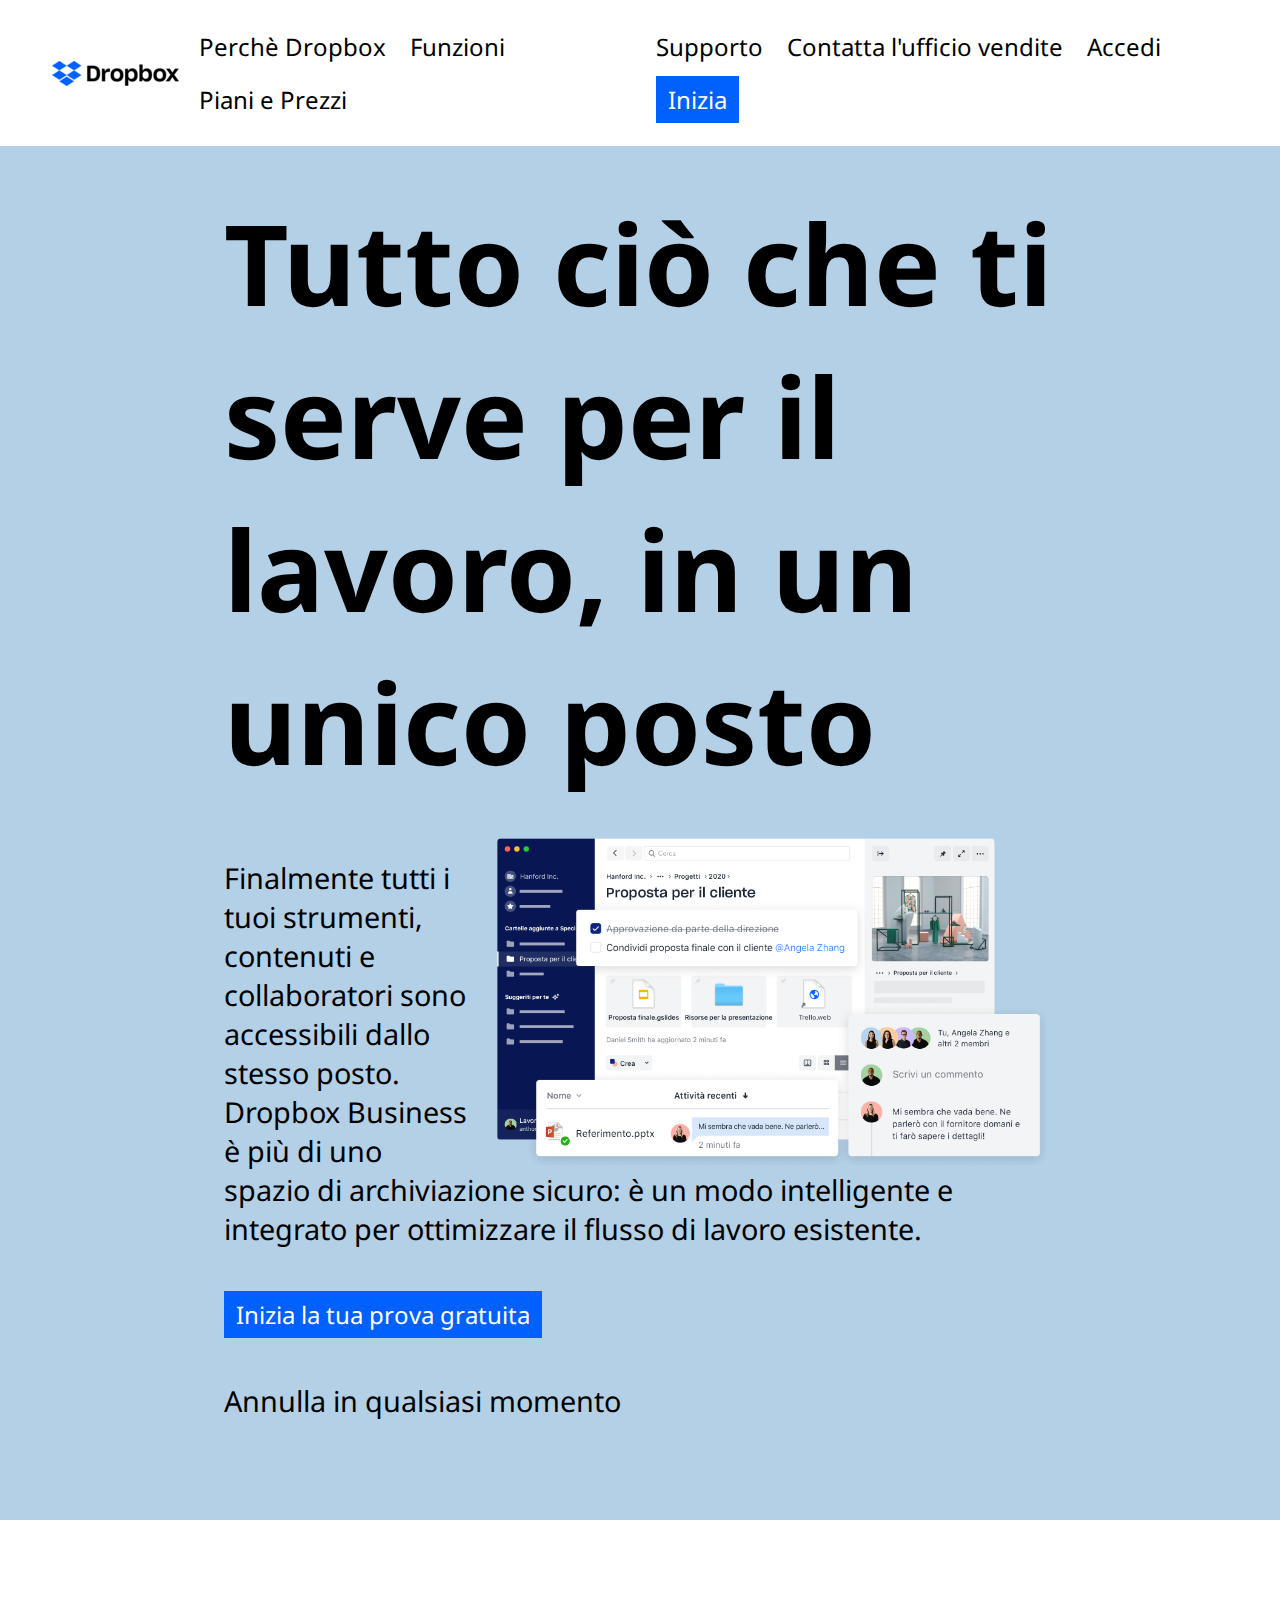
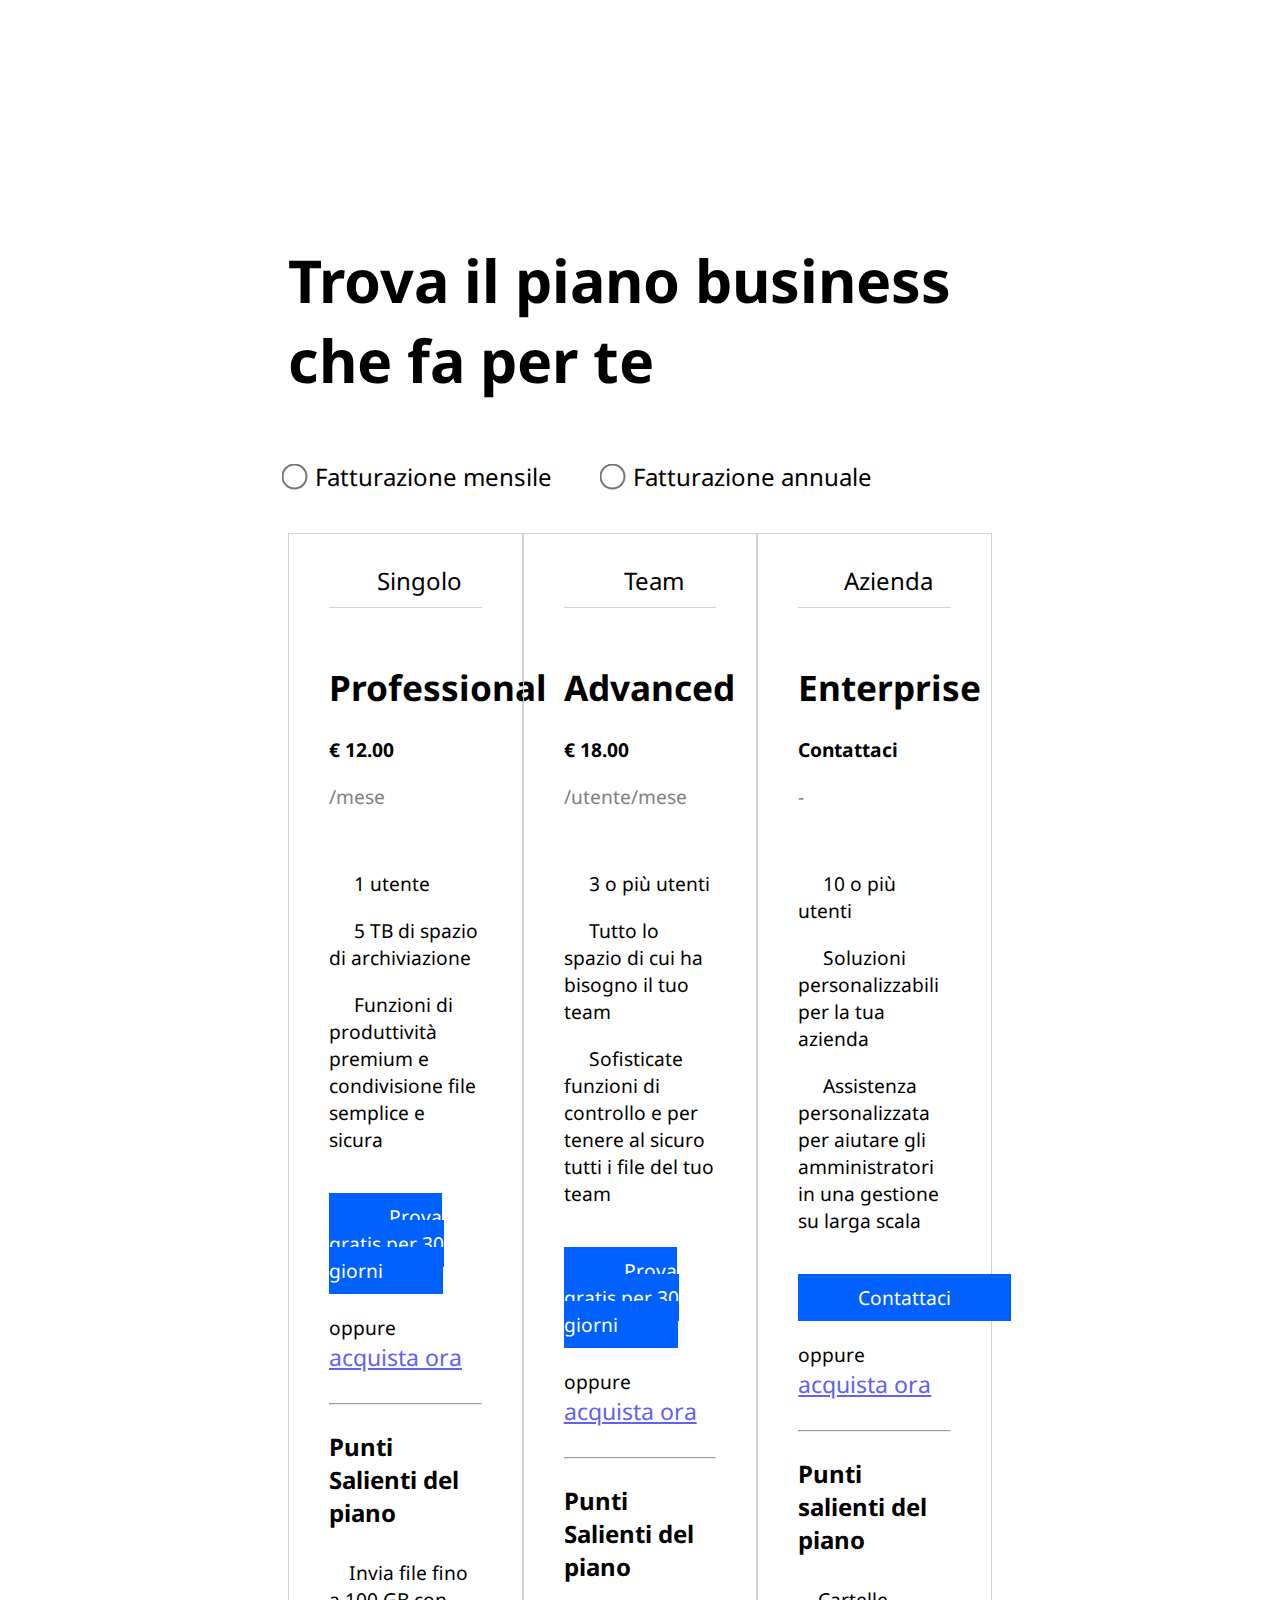
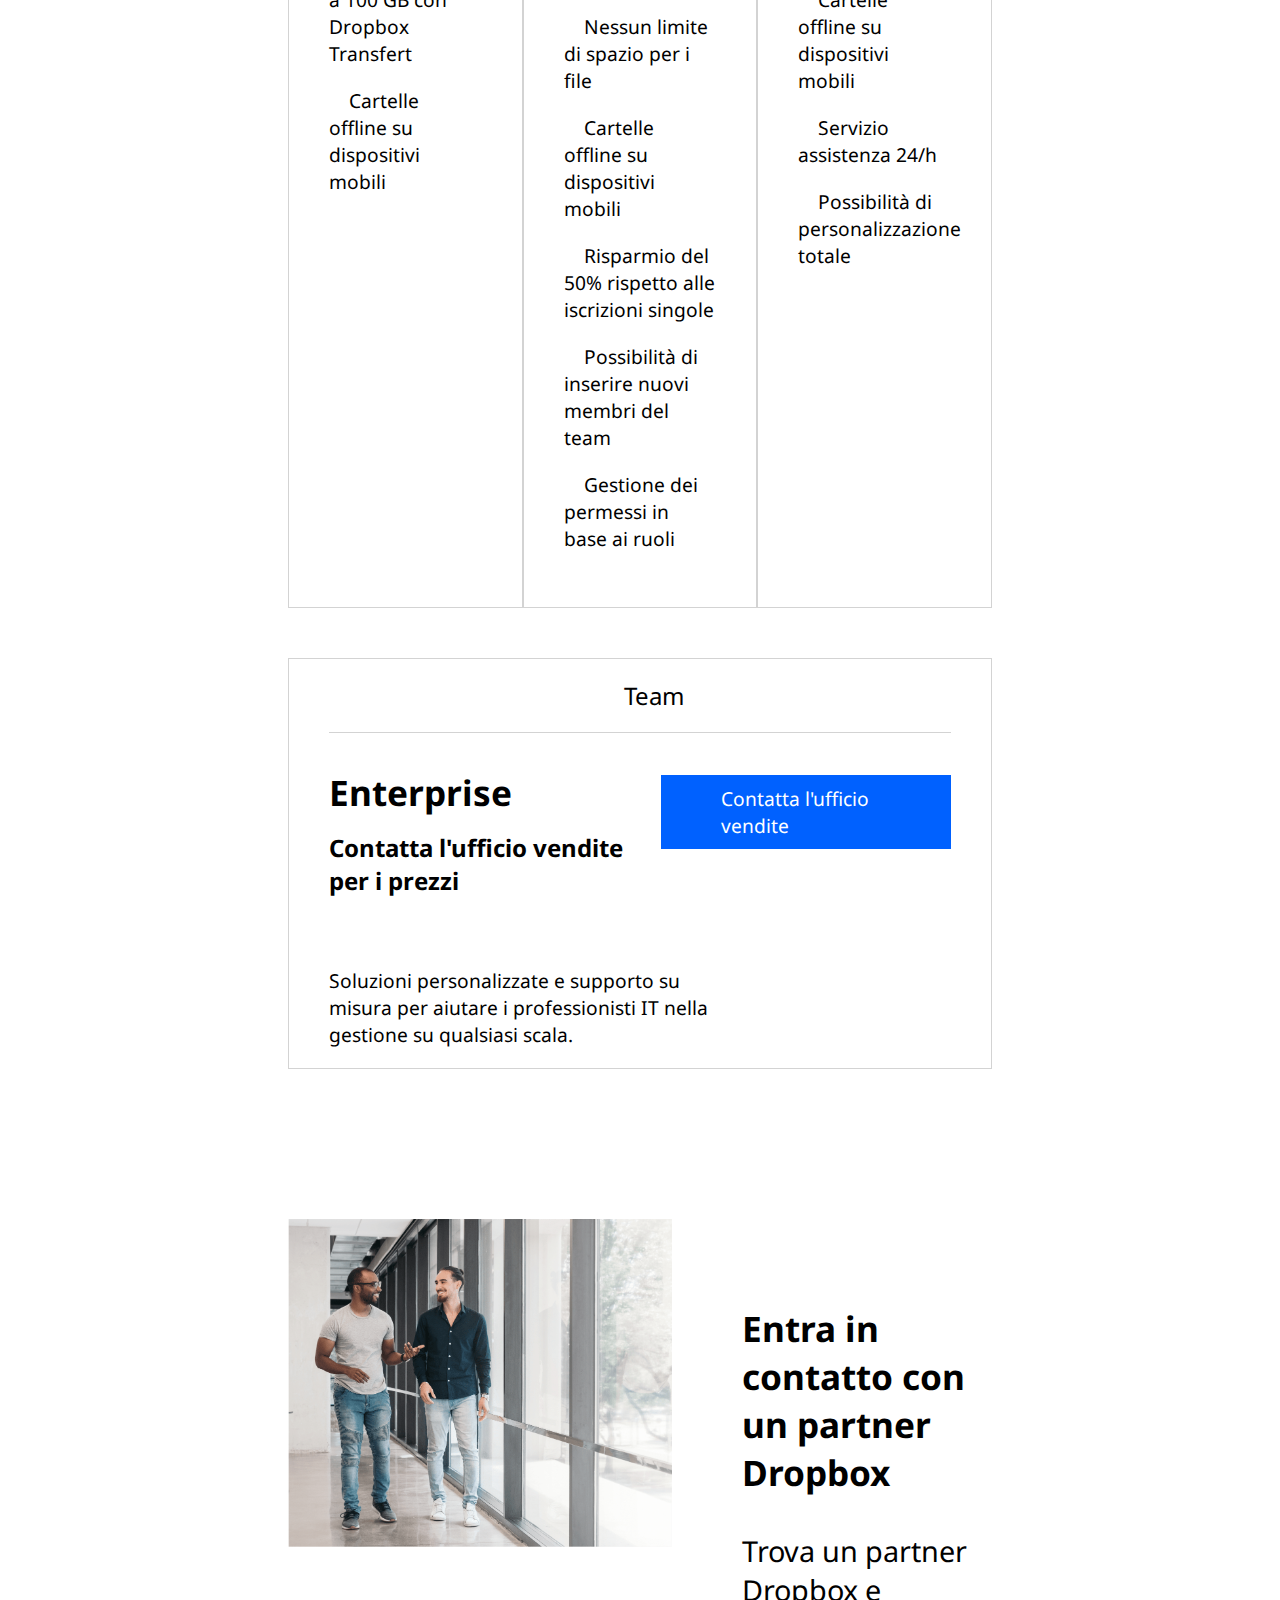
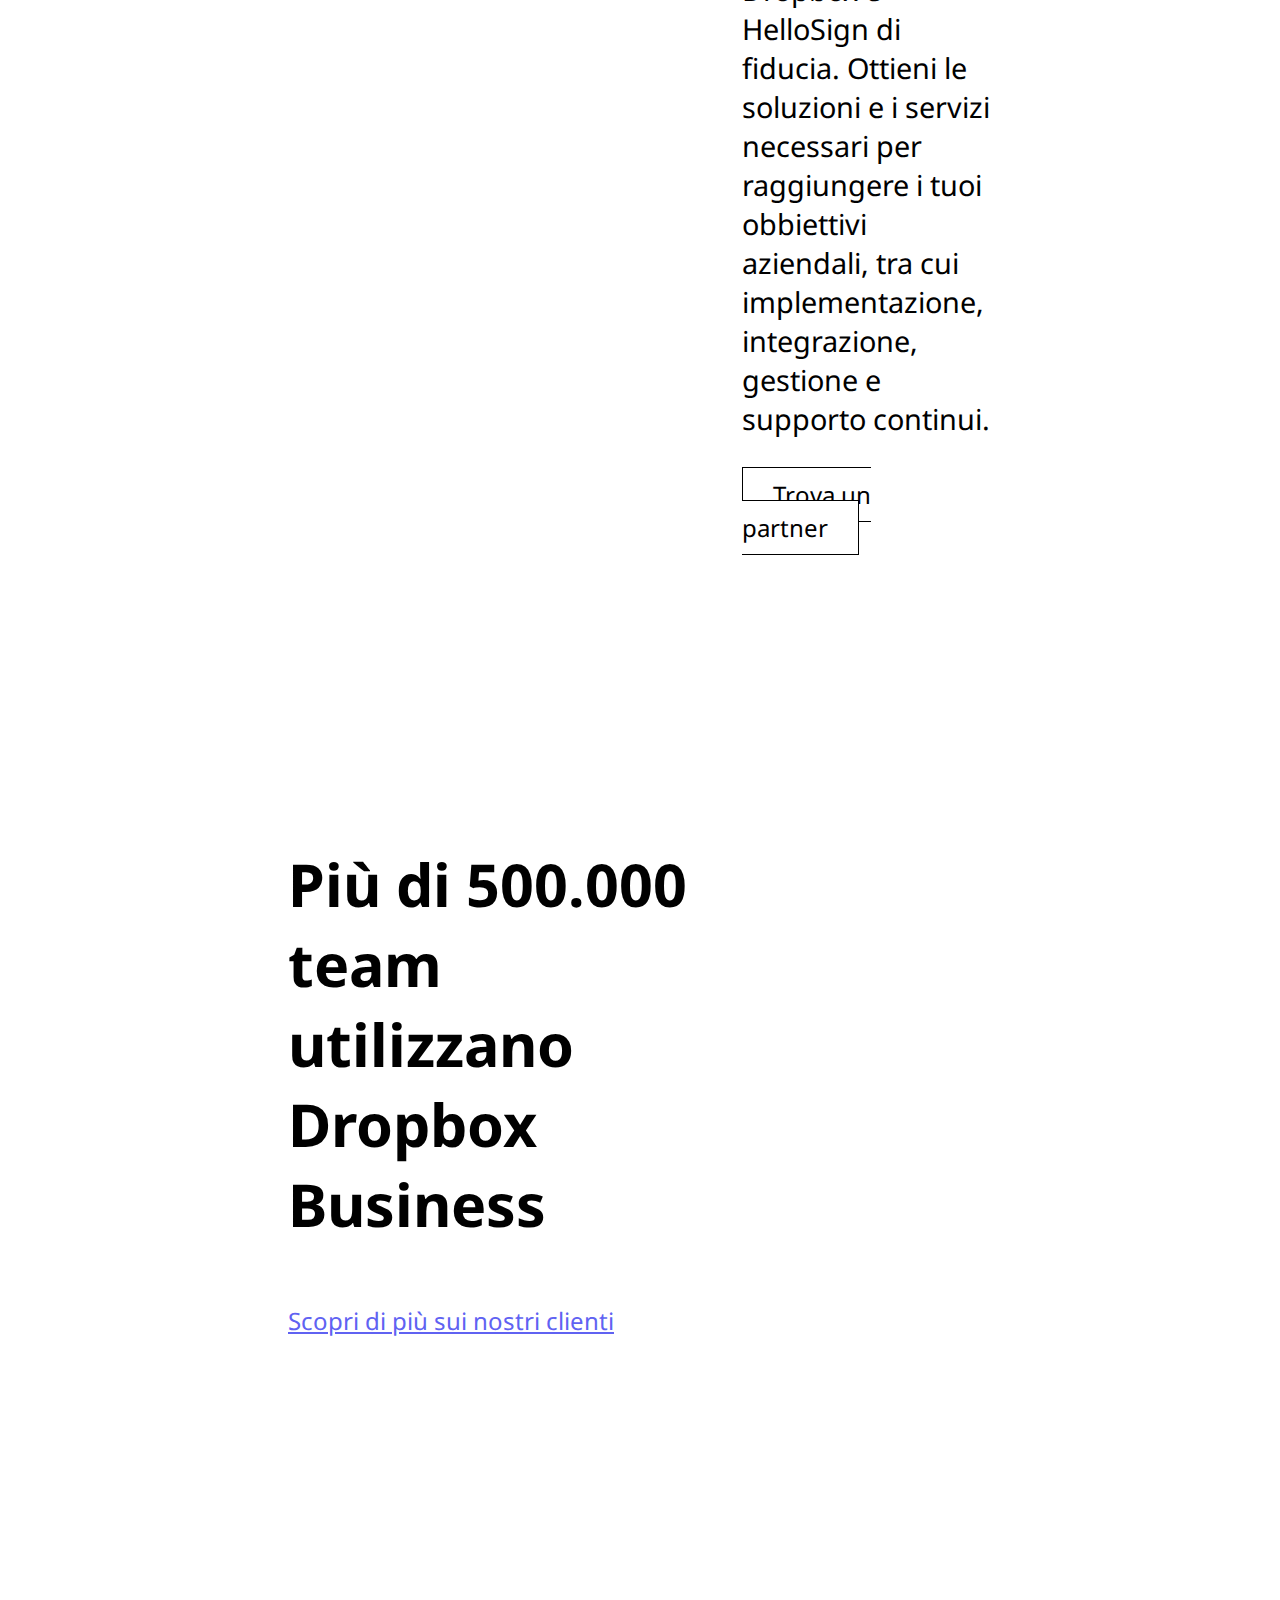
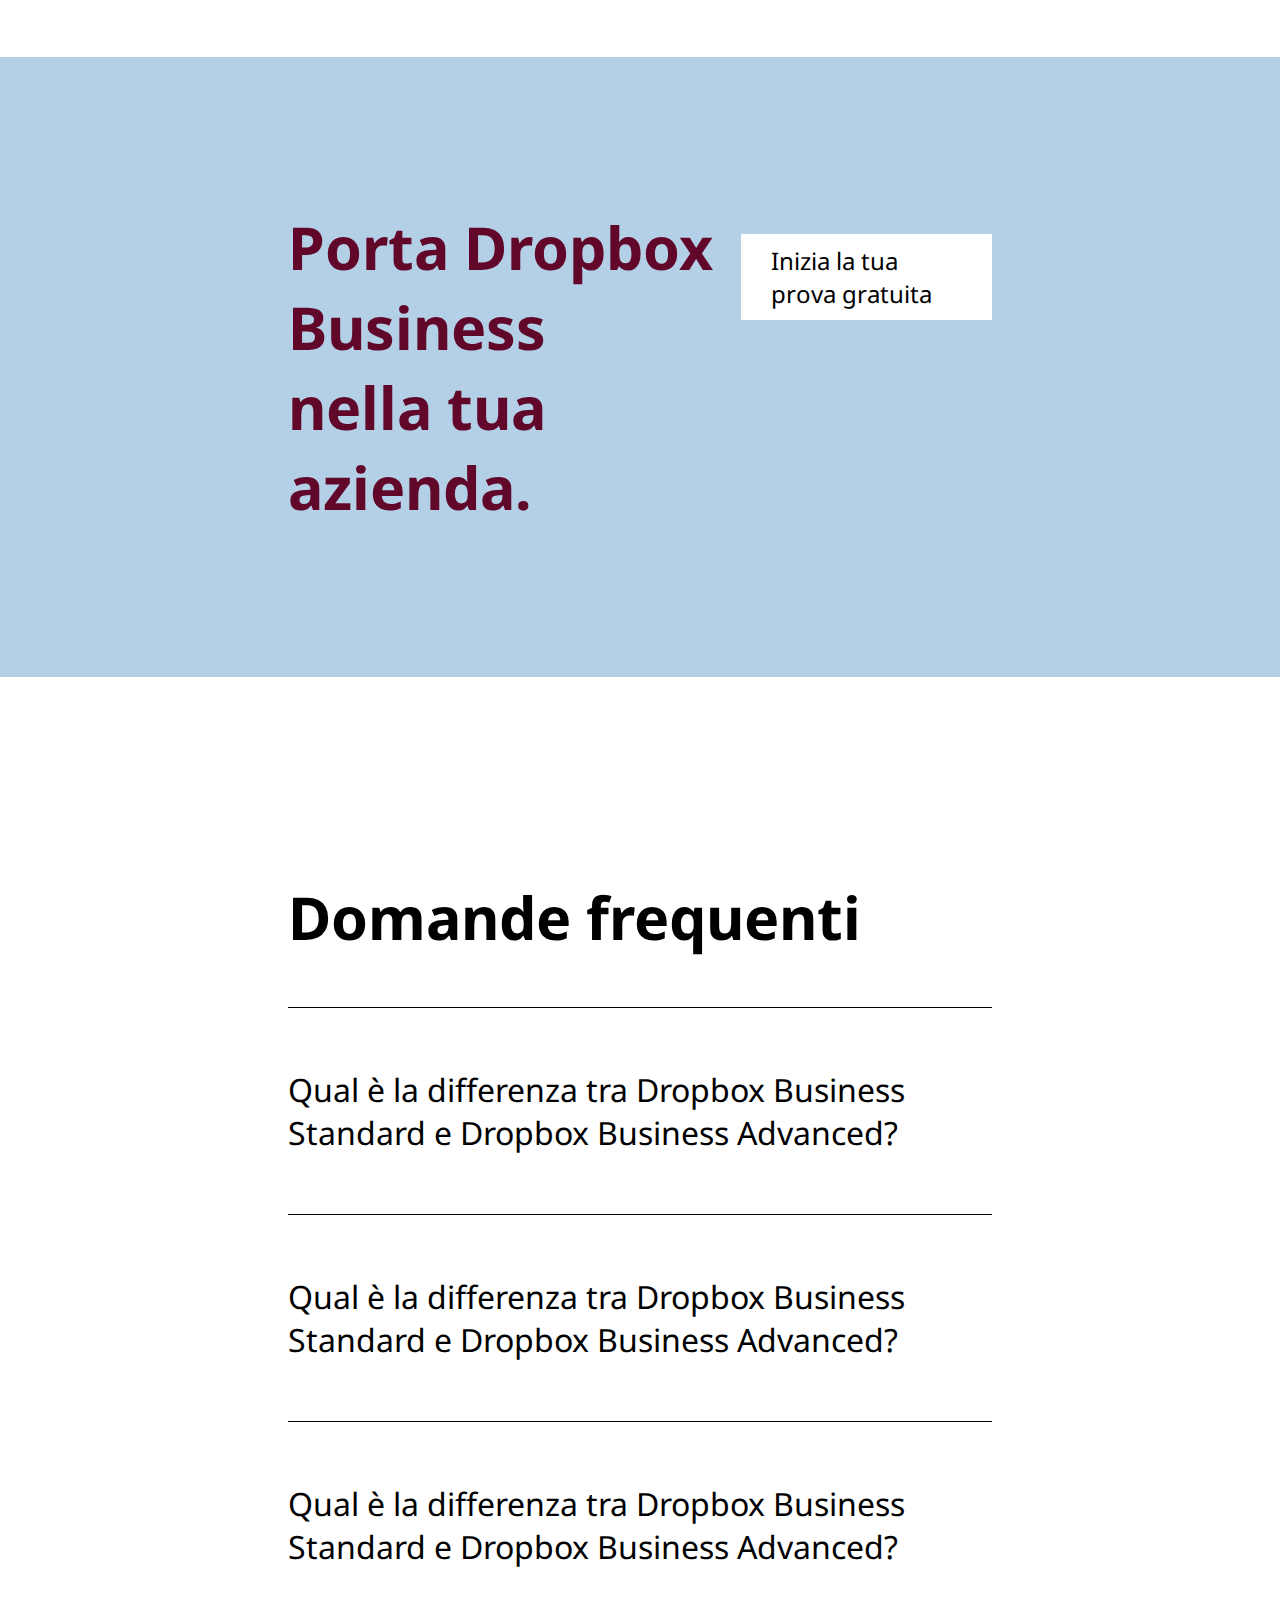
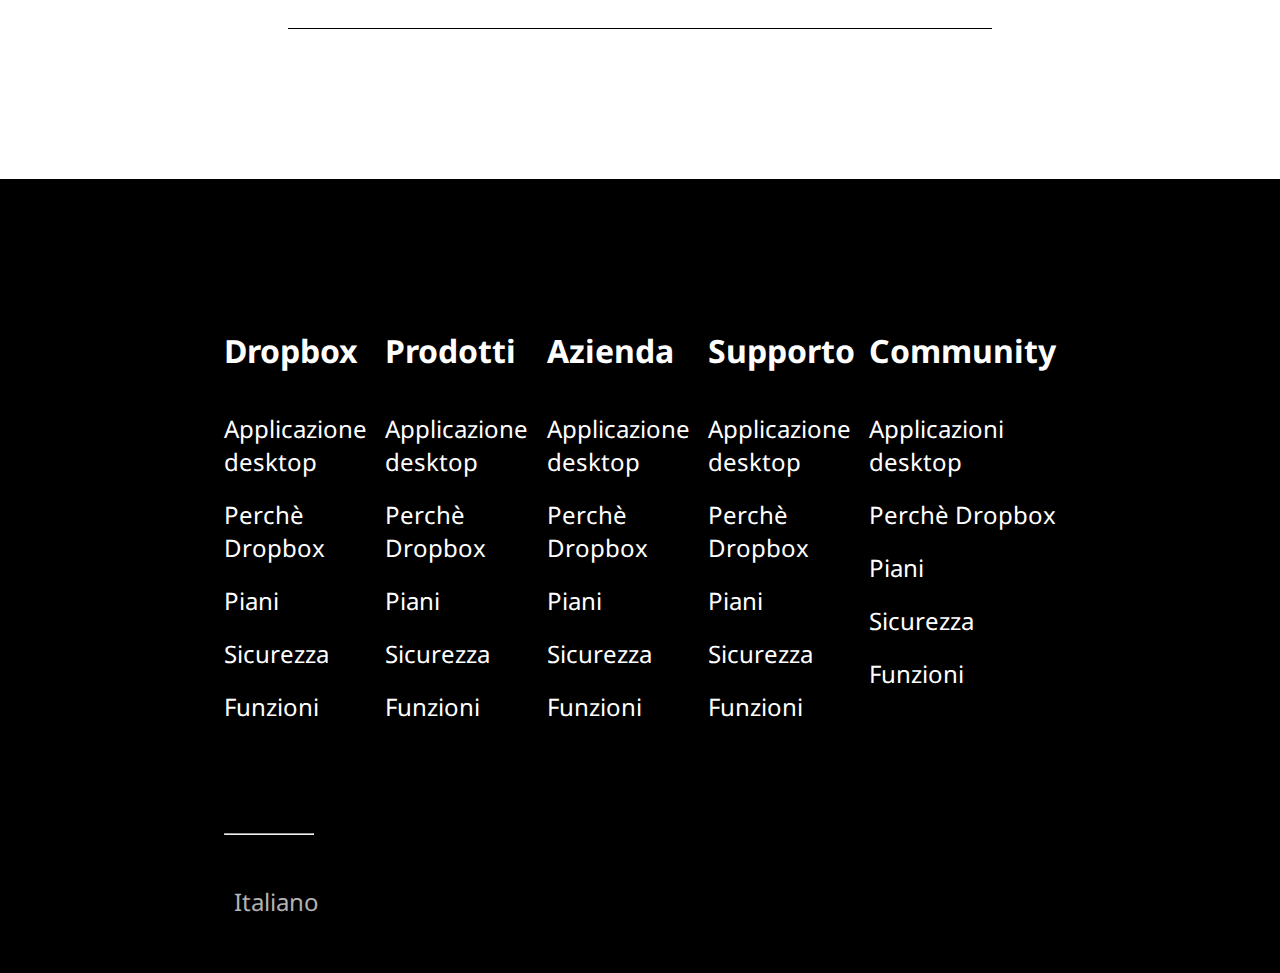
==== commit 26369288: "Aggiunta section "trova un partner"" ====
--- a/index.html
+++ b/index.html
@@ -168,15 +168,16 @@
 
                 </section>
 
-                <!-- Contatto per piano enterprise -->
-                <section>
-
-                </section>
-
                 <!-- Trova un partner dropbox -->
-                <section>
-
-
+                <section class="partner">
+                    <div>
+                        <img src="img/partner.png" alt="Partner">
+                    </div>
+                    <div>
+                        <h5>Entra in contatto con un partner Dropbox</h5>
+                        <p>Trova un partner Dropbox e HelloSign di fiducia. Ottieni le soluzioni e i servizi necessari per raggiungere i tuoi obbiettivi aziendali, tra cui implementazione, integrazione, gestione e supporto continui.</p>
+                        <a class="button white reverse" href="#">Trova un partner</a>
+                    </div>
                 </section>
 
                 <!-- Tutte le operazioni possibili con il piano Dropbox Business -->
--- a/css/style.css
+++ b/css/style.css
@@ -50,6 +50,10 @@
     padding: 70px 0;
 }
 
+section{
+    padding: 50px 0;
+}
+
 .section-container{
     max-width: 55vw;
     margin: 0 auto;
@@ -89,6 +93,10 @@
     background-color: white;
     color: black;
     padding: 10px 30px;
+}
+
+a.reverse{
+    border: 1px solid black;
 }
 
 .icon::after{
@@ -101,6 +109,8 @@
 
 p{
     font-size: 1.8em;
+    padding: 20px 0;
+    padding-bottom: 40px;
 }
 
 
@@ -305,8 +315,22 @@
     padding-right: 10px;
 }
 
-
-
+/* SEZIONE CON IMMAGINE DI FIANCO */
+
+main .main-container .partner{
+    display: flex;
+}
+
+main .main-container .partner div img{
+    width: 30vw;
+    margin-right: 70px;
+}
+
+main .main-container .partner div:nth-child(2){
+    padding-top: 70px;
+}
+
+/* CLIENTI BUSINESS */
 
 main div .section-container .small-section{
     max-width: 35vw;
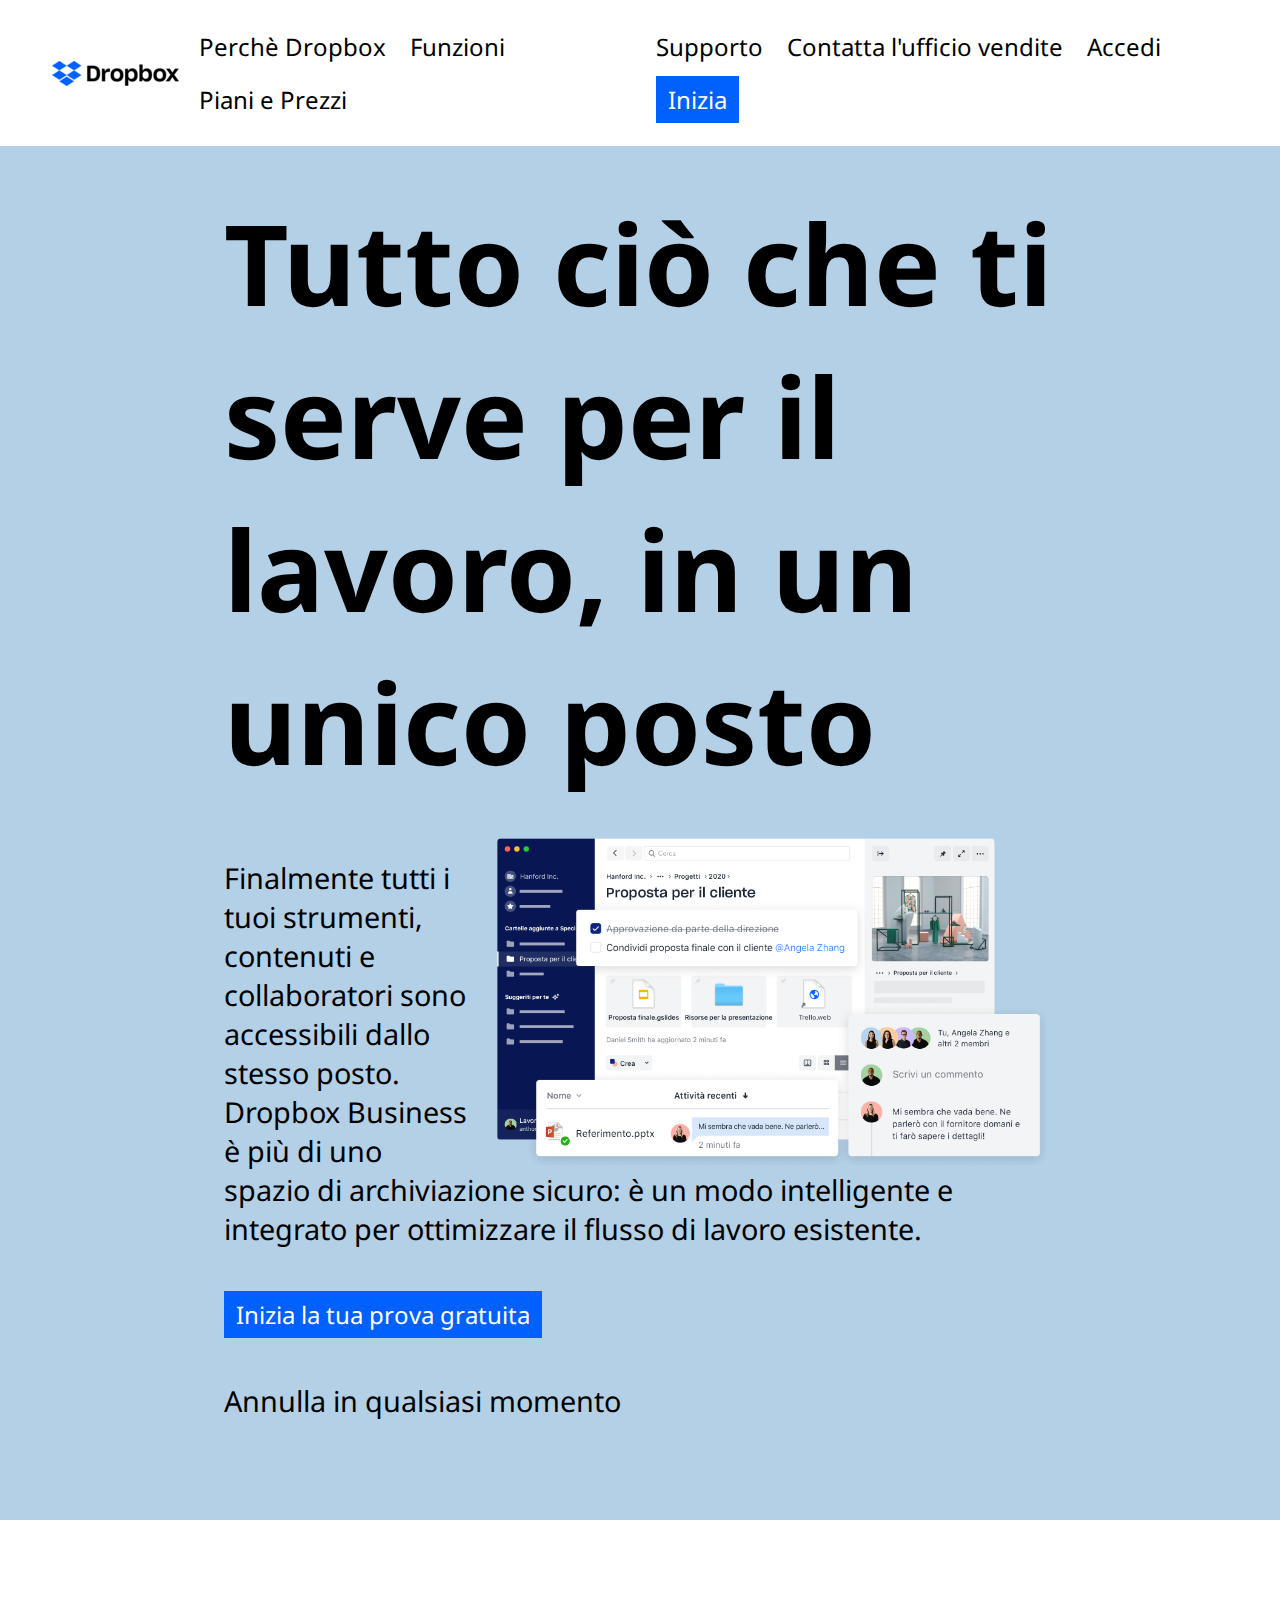
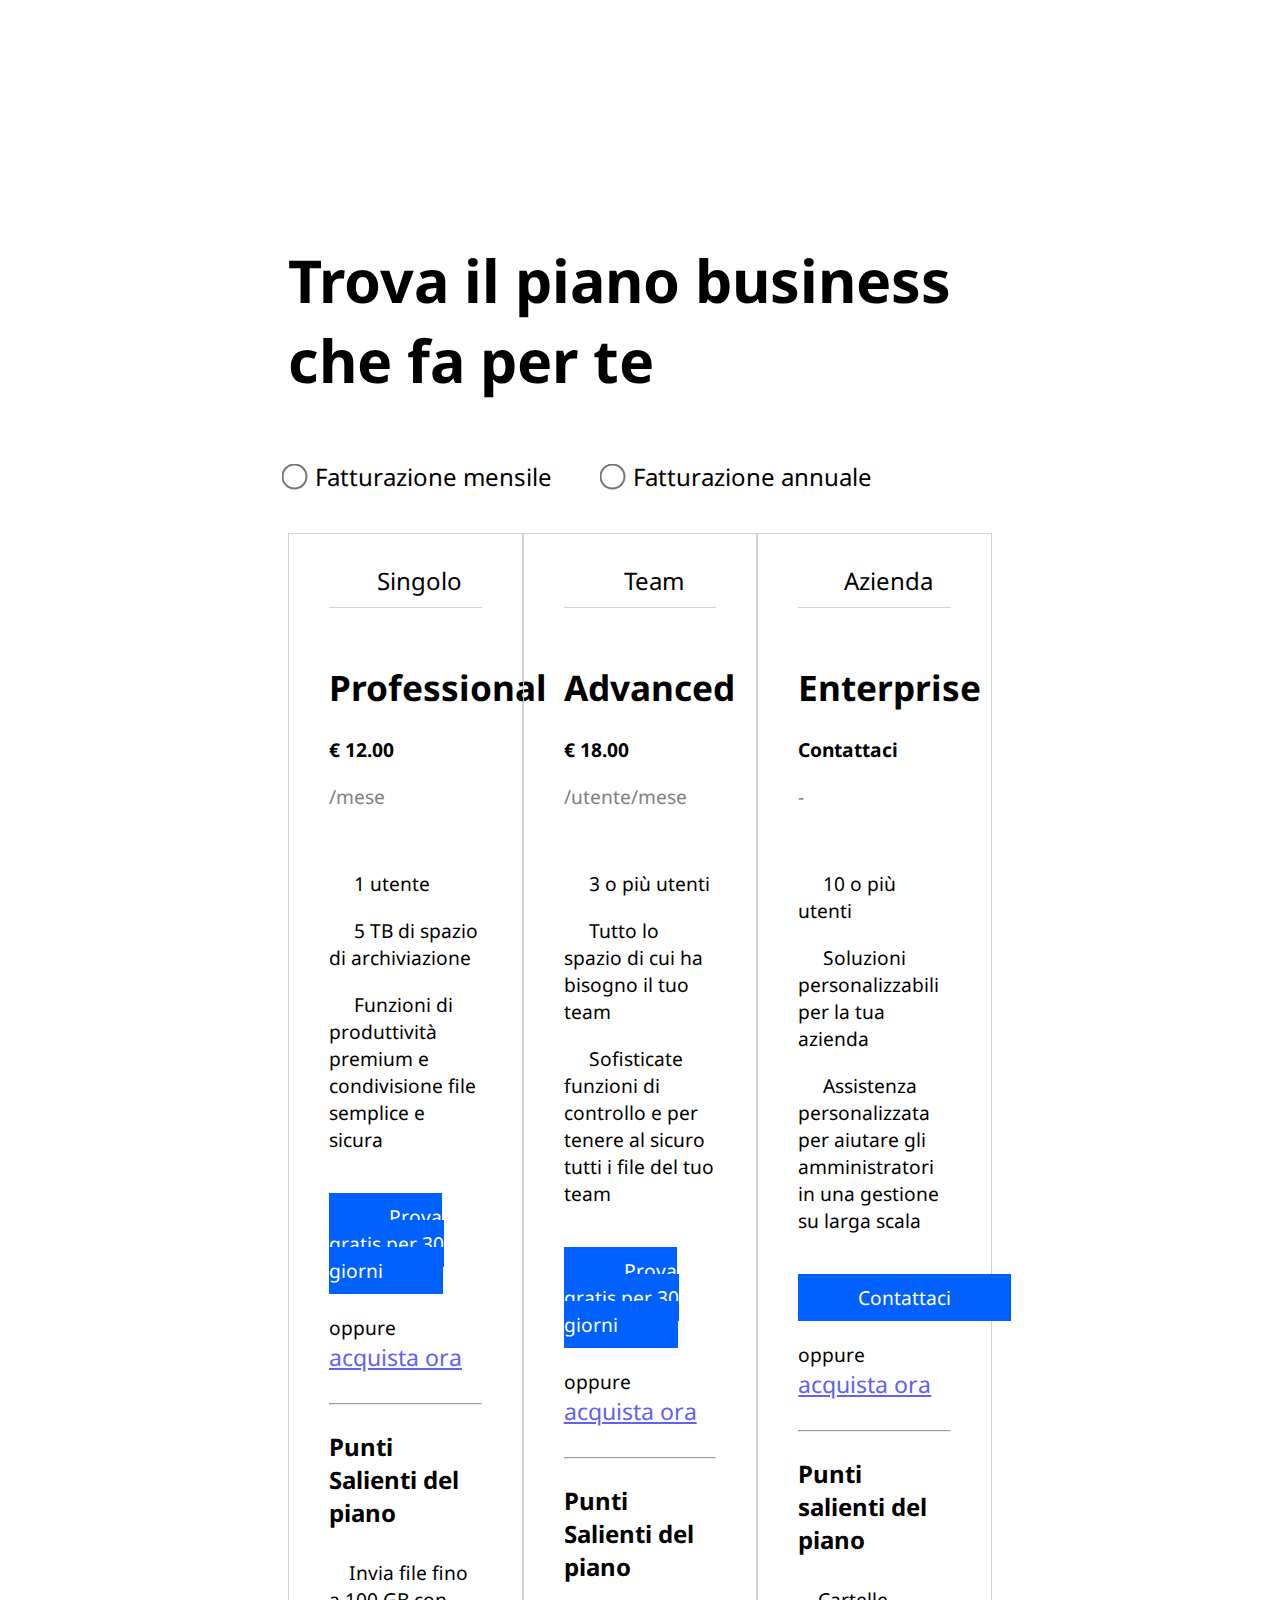
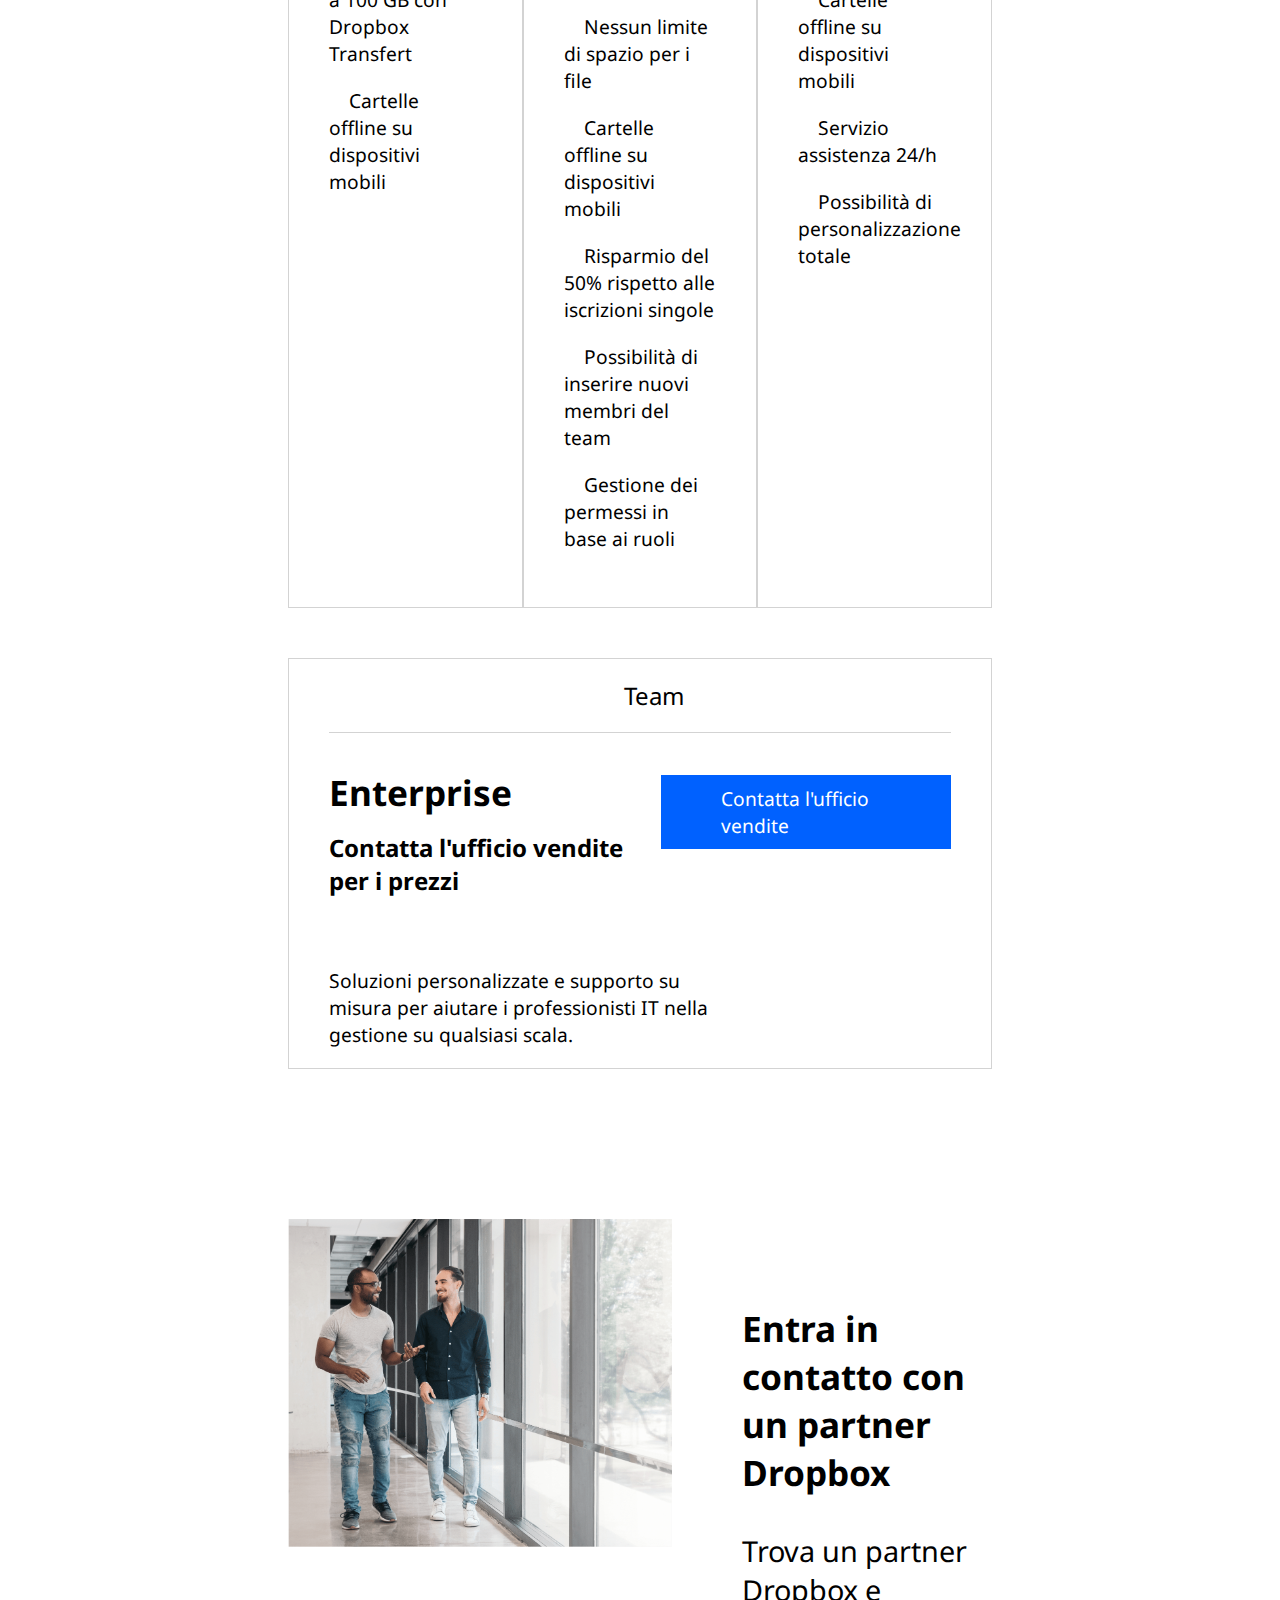
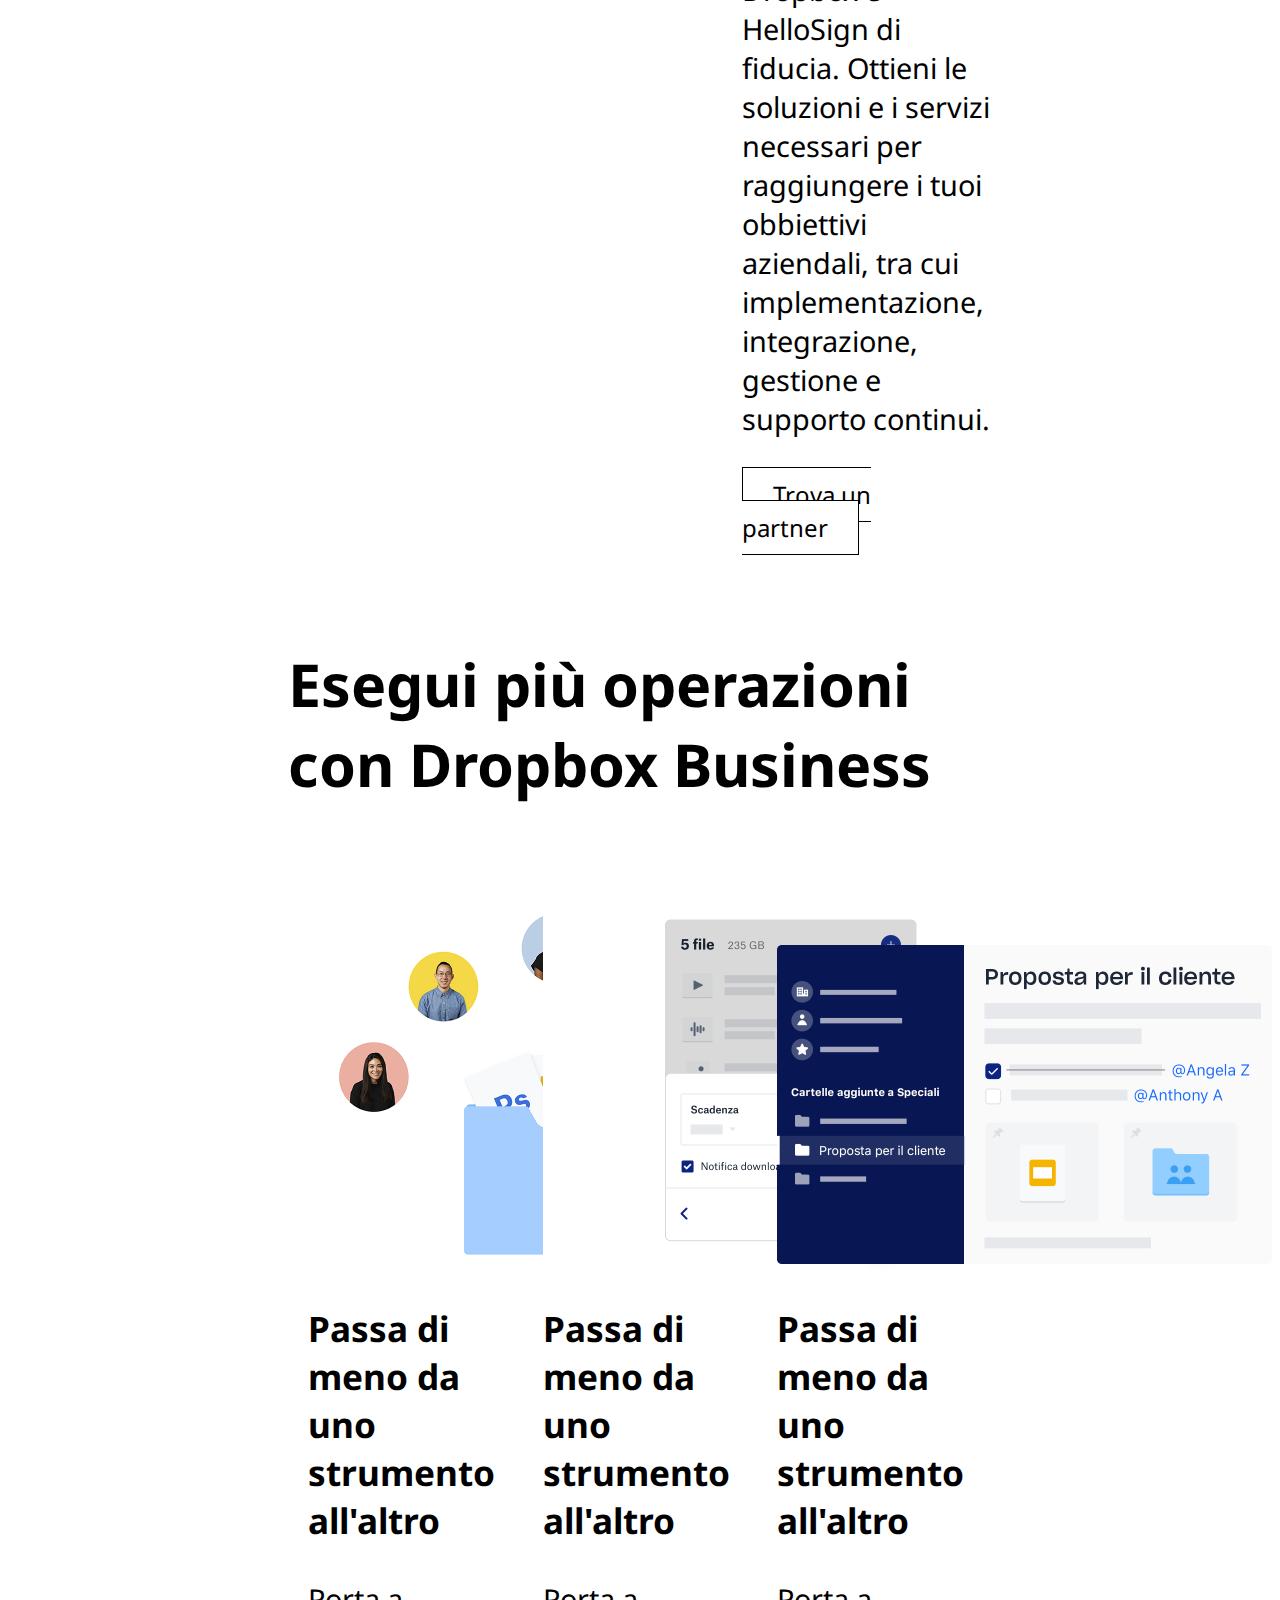
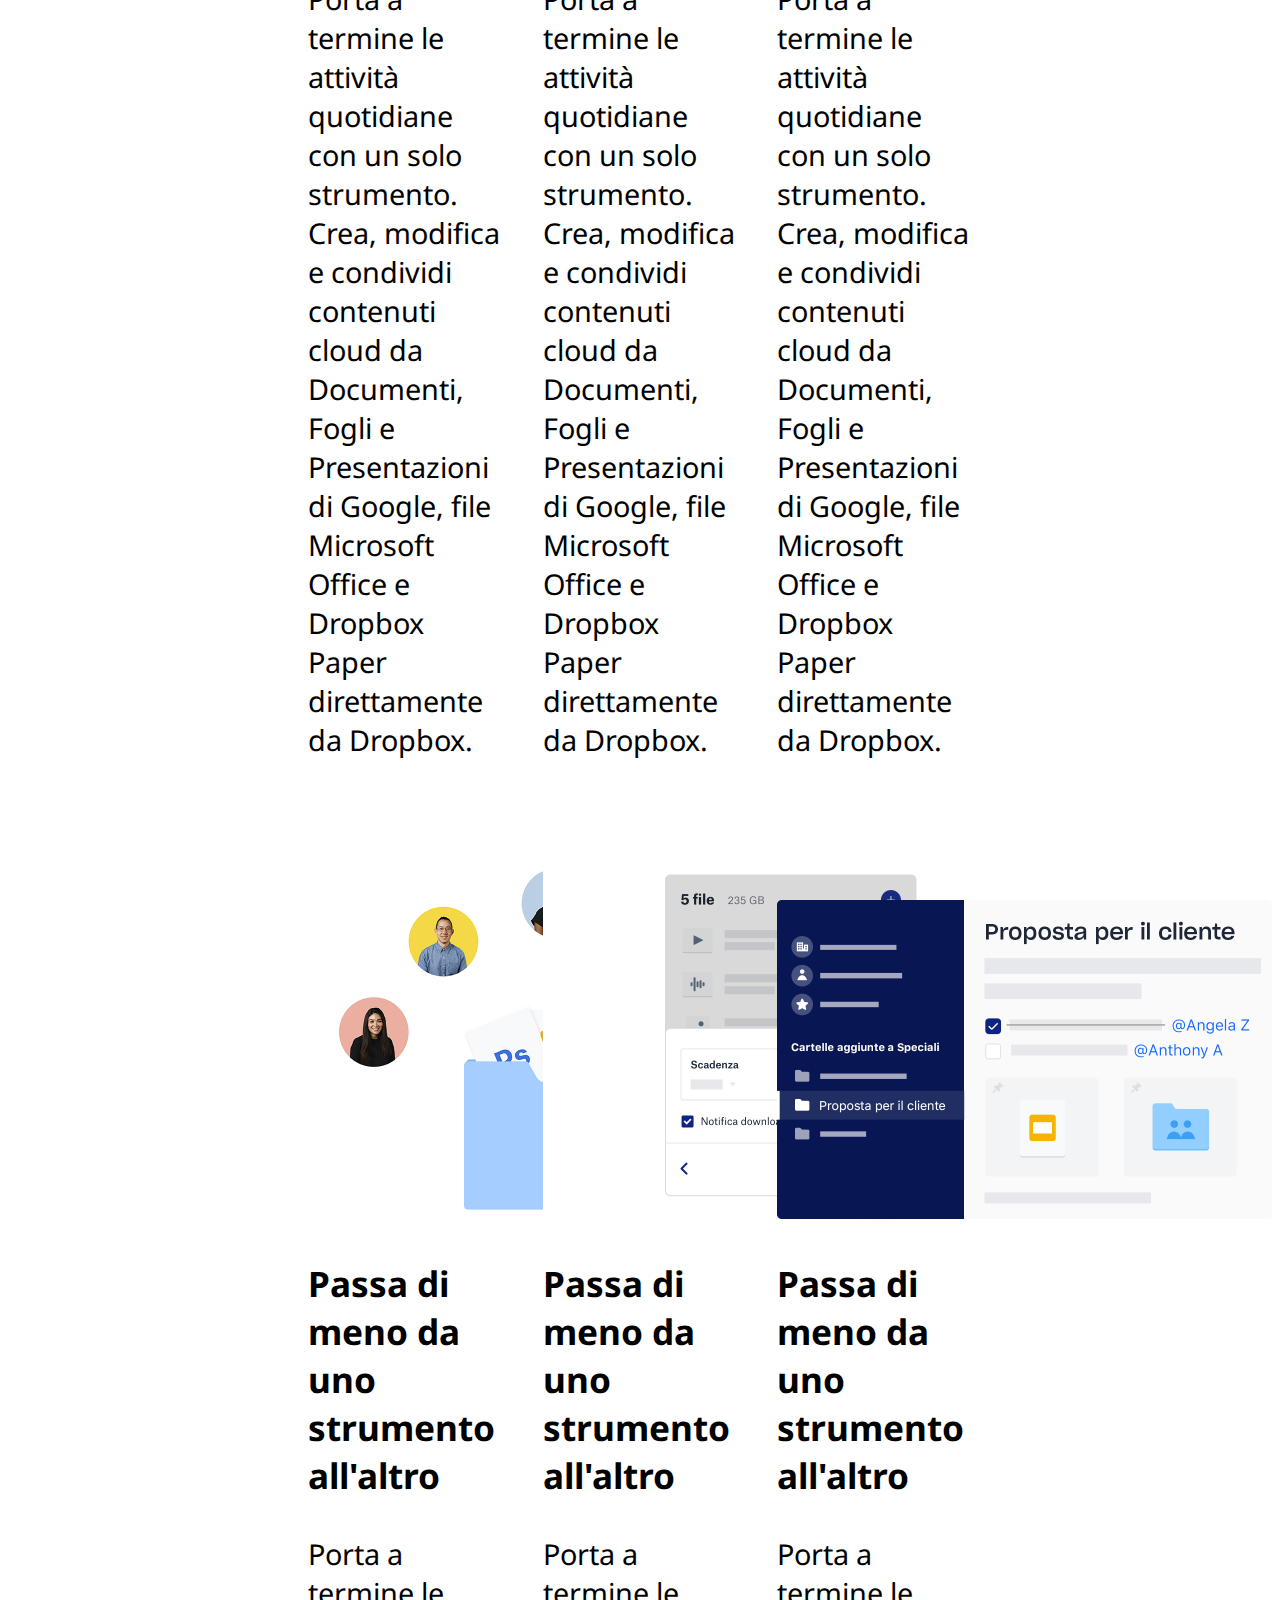
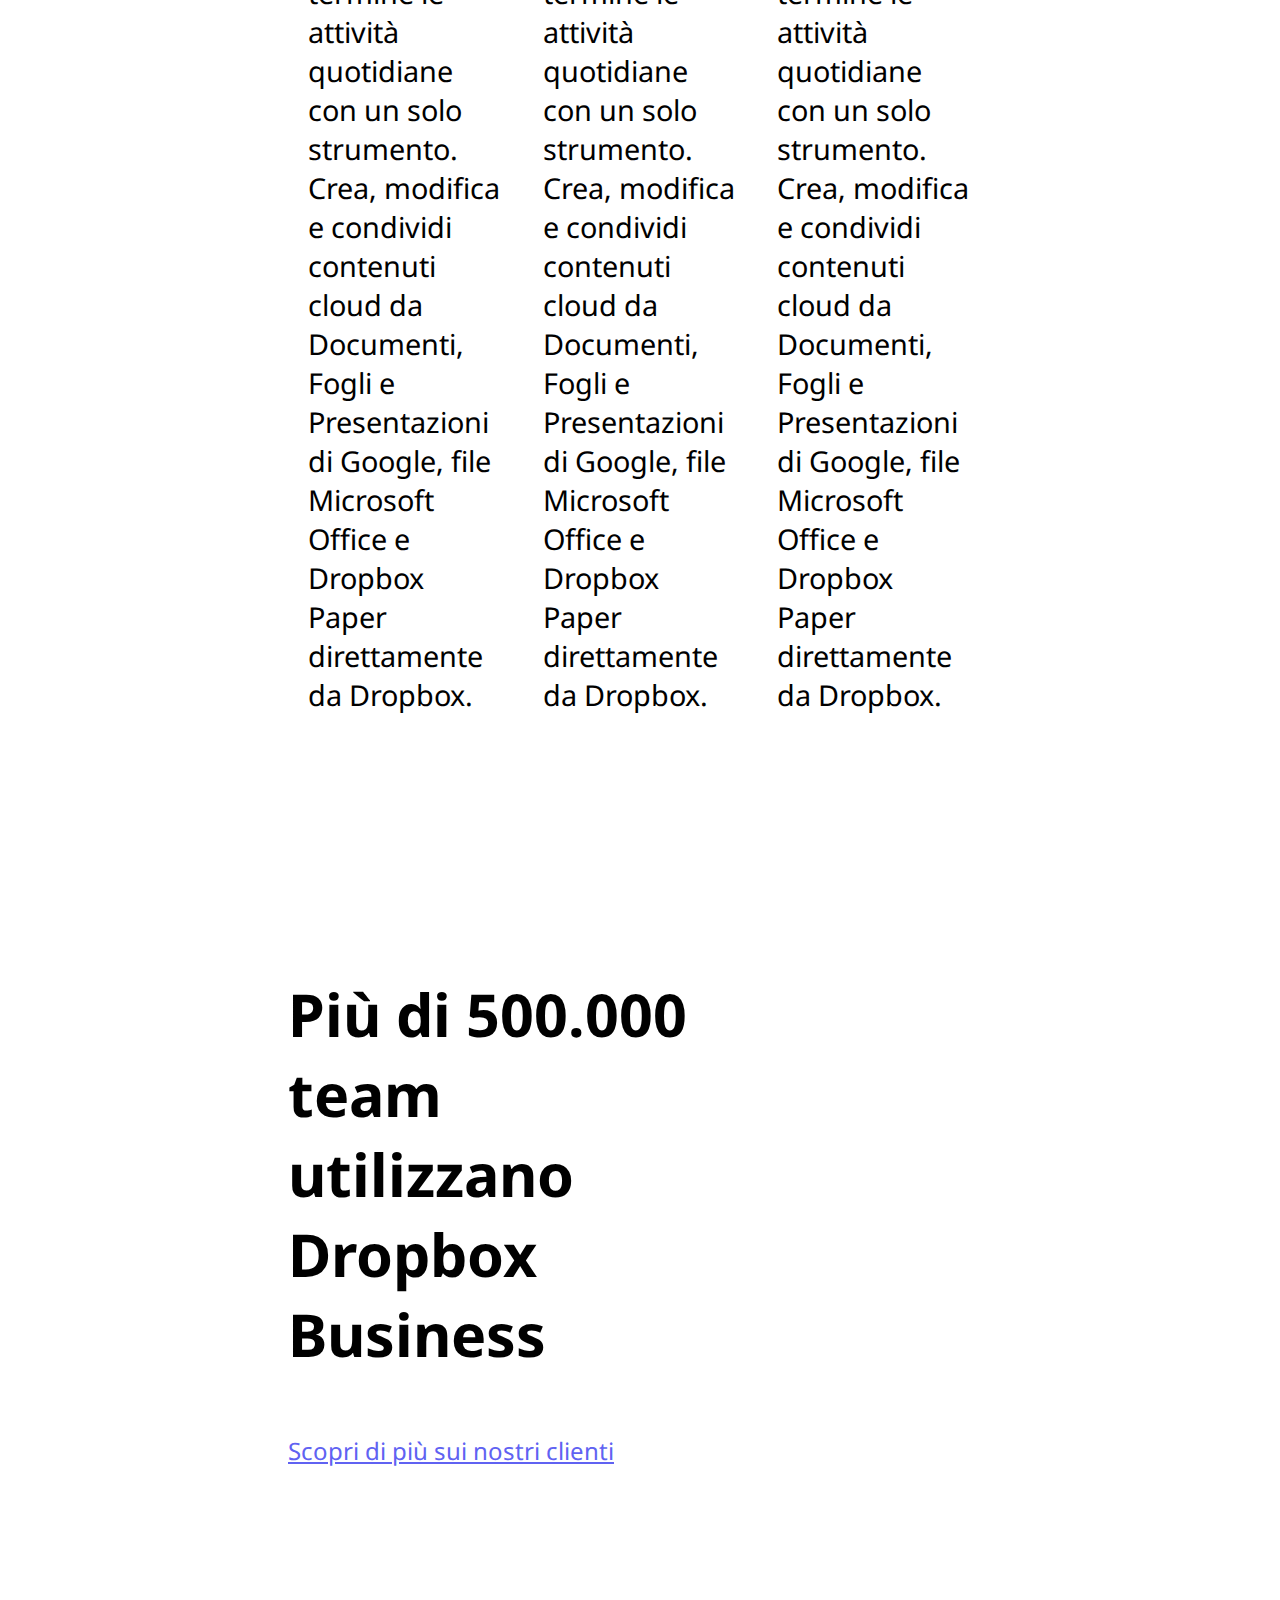
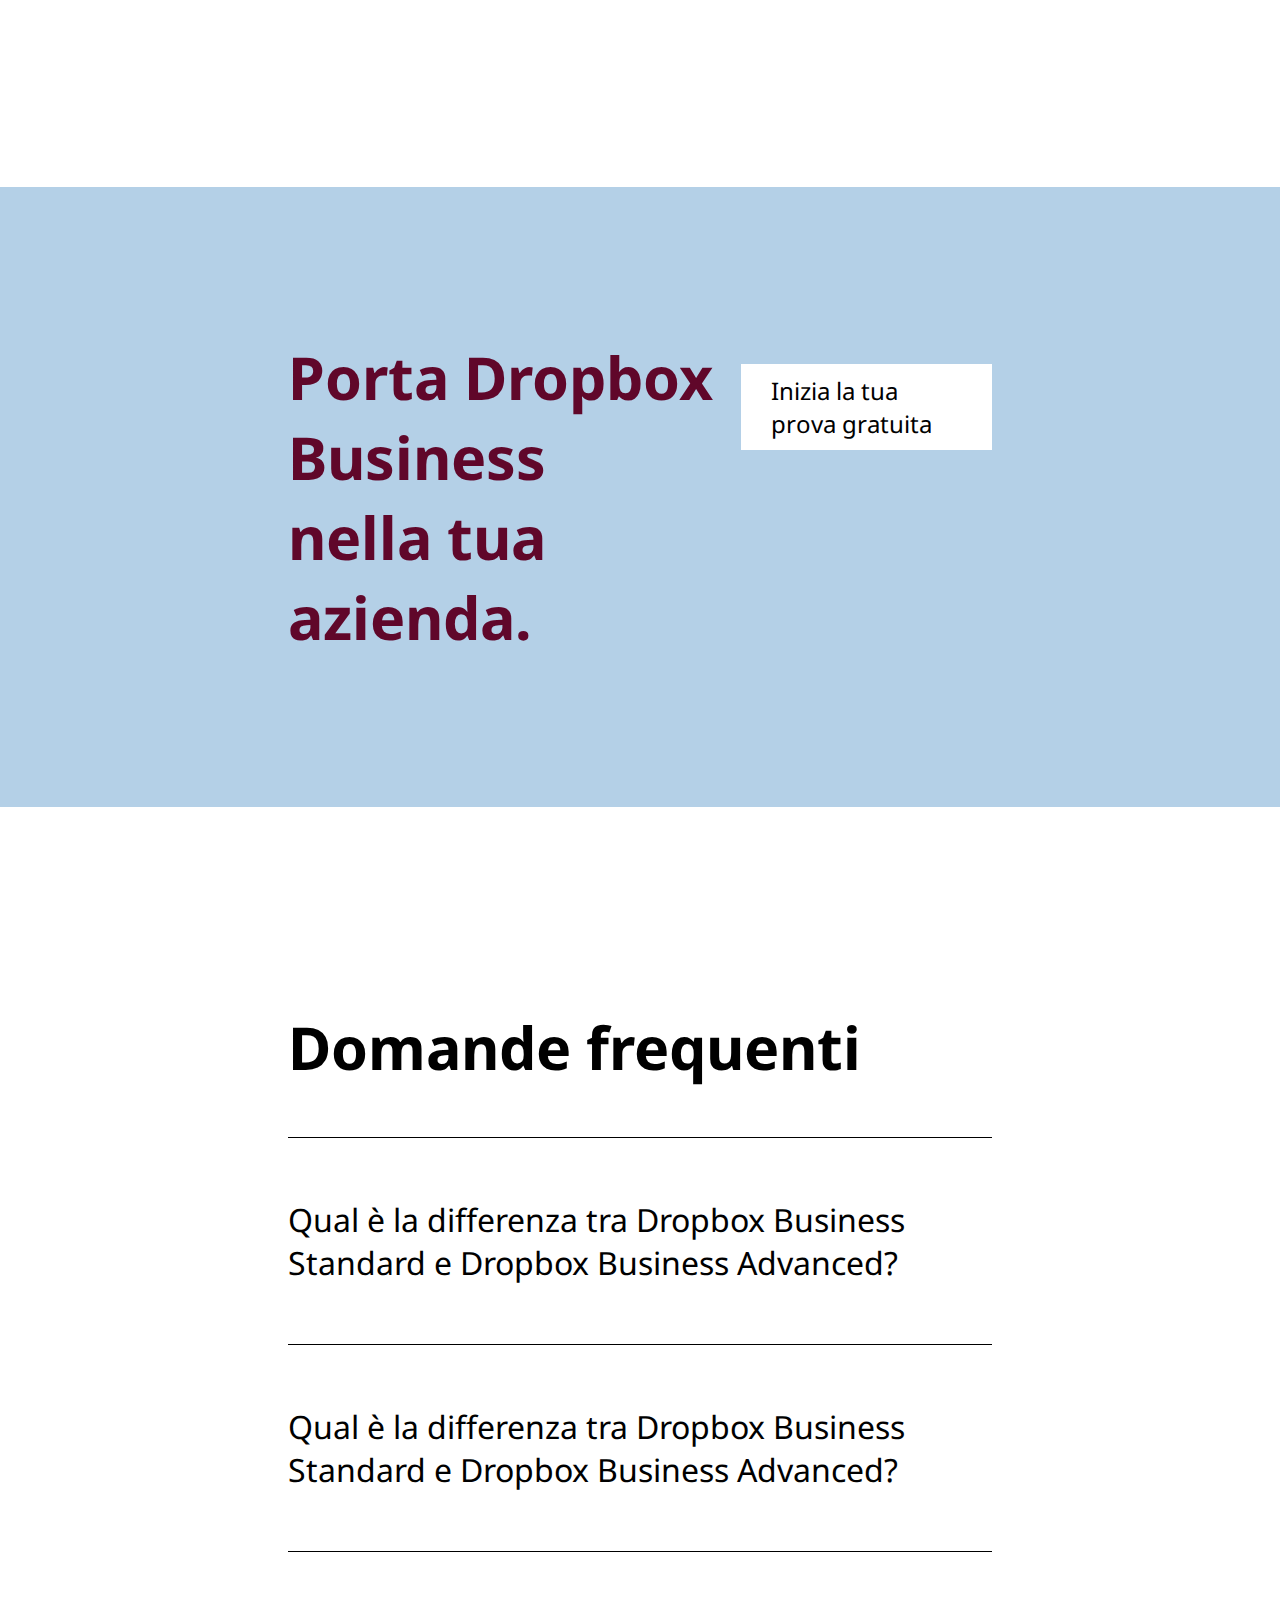
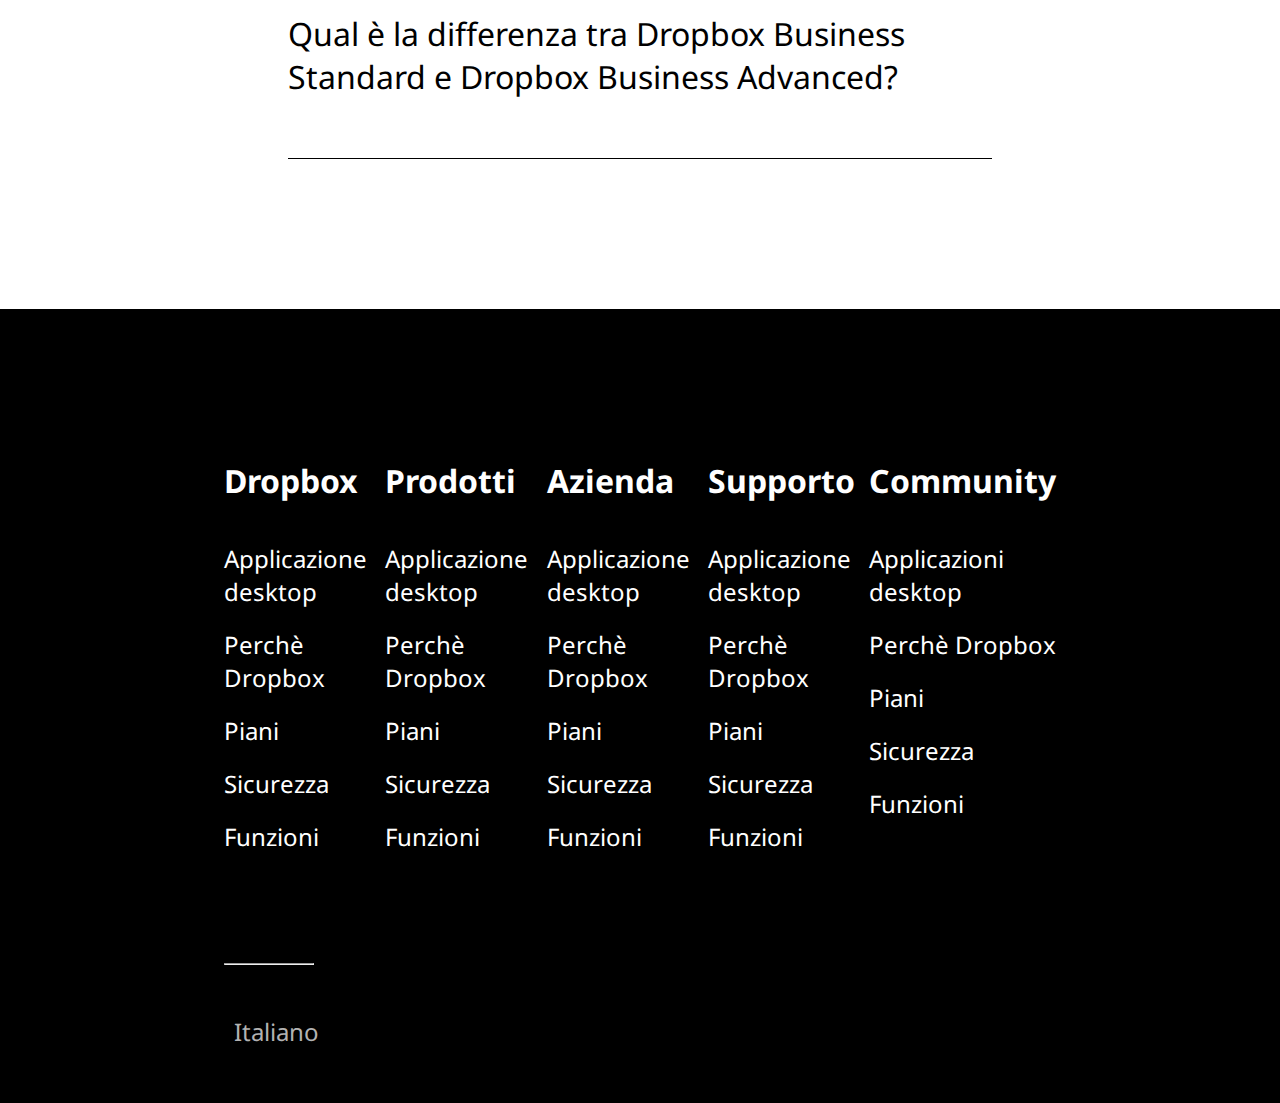
==== commit 4ebb9beb: "Aggiunta section con "features piano business"" ====
--- a/index.html
+++ b/index.html
@@ -182,6 +182,41 @@
 
                 <!-- Tutte le operazioni possibili con il piano Dropbox Business -->
                 <section>
+                    <h3>Esegui più operazioni con Dropbox Business</h3>
+                    <div class="business-features-container">
+                        <div class="business-feature">
+                            <img src="img/business-feature-switching-tools.png" alt="">
+                            <h5>Passa di meno da uno strumento all'altro</h5>
+                            <p>Porta a termine le attività quotidiane con un solo strumento. Crea, modifica e condividi contenuti cloud da Documenti, Fogli e Presentazioni di Google, file Microsoft Office e Dropbox Paper direttamente da Dropbox.</p>
+                        </div>
+                        <div class="business-feature">
+                            <img src="img/business-feature-send-files-it.png" alt="">
+                            <h5>Passa di meno da uno strumento all'altro</h5>
+                            <p>Porta a termine le attività quotidiane con un solo strumento. Crea, modifica e condividi contenuti cloud da Documenti, Fogli e Presentazioni di Google, file Microsoft Office e Dropbox Paper direttamente da Dropbox.</p>
+                        </div>
+                        <div class="business-feature">
+                            <img src="img/business-feature-coordinate-it.png" alt="">
+                            <h5>Passa di meno da uno strumento all'altro</h5>
+                            <p>Porta a termine le attività quotidiane con un solo strumento. Crea, modifica e condividi contenuti cloud da Documenti, Fogli e Presentazioni di Google, file Microsoft Office e Dropbox Paper direttamente da Dropbox.</p>
+                        </div>
+                    </div>
+                    <div class="business-features-container">
+                        <div class="business-feature">
+                            <img src="img/business-feature-switching-tools.png" alt="">
+                            <h5>Passa di meno da uno strumento all'altro</h5>
+                            <p>Porta a termine le attività quotidiane con un solo strumento. Crea, modifica e condividi contenuti cloud da Documenti, Fogli e Presentazioni di Google, file Microsoft Office e Dropbox Paper direttamente da Dropbox.</p>
+                        </div>
+                        <div class="business-feature">
+                            <img src="img/business-feature-send-files-it.png" alt="">
+                            <h5>Passa di meno da uno strumento all'altro</h5>
+                            <p>Porta a termine le attività quotidiane con un solo strumento. Crea, modifica e condividi contenuti cloud da Documenti, Fogli e Presentazioni di Google, file Microsoft Office e Dropbox Paper direttamente da Dropbox.</p>
+                        </div>
+                        <div class="business-feature">
+                            <img src="img/business-feature-coordinate-it.png" alt="">
+                            <h5>Passa di meno da uno strumento all'altro</h5>
+                            <p>Porta a termine le attività quotidiane con un solo strumento. Crea, modifica e condividi contenuti cloud da Documenti, Fogli e Presentazioni di Google, file Microsoft Office e Dropbox Paper direttamente da Dropbox.</p>
+                        </div>
+                    </div>
 
                 </section>
 
@@ -225,7 +260,6 @@
                     </div>
                 </section>
 
-
         </main>
         <!-- Fine main -->
 
--- a/css/style.css
+++ b/css/style.css
@@ -330,6 +330,22 @@
     padding-top: 70px;
 }
 
+/* BUSINESS FEATURE */
+
+main .main-container section .business-features-container{
+    display: flex;
+}
+
+main .main-container section .business-feature{
+    width: calc(100% / 3);
+    padding: 20px;
+}
+
+main .main-container section .business-feature img{
+    width: auto;
+    height: 400px;
+}
+
 /* CLIENTI BUSINESS */
 
 main div .section-container .small-section{
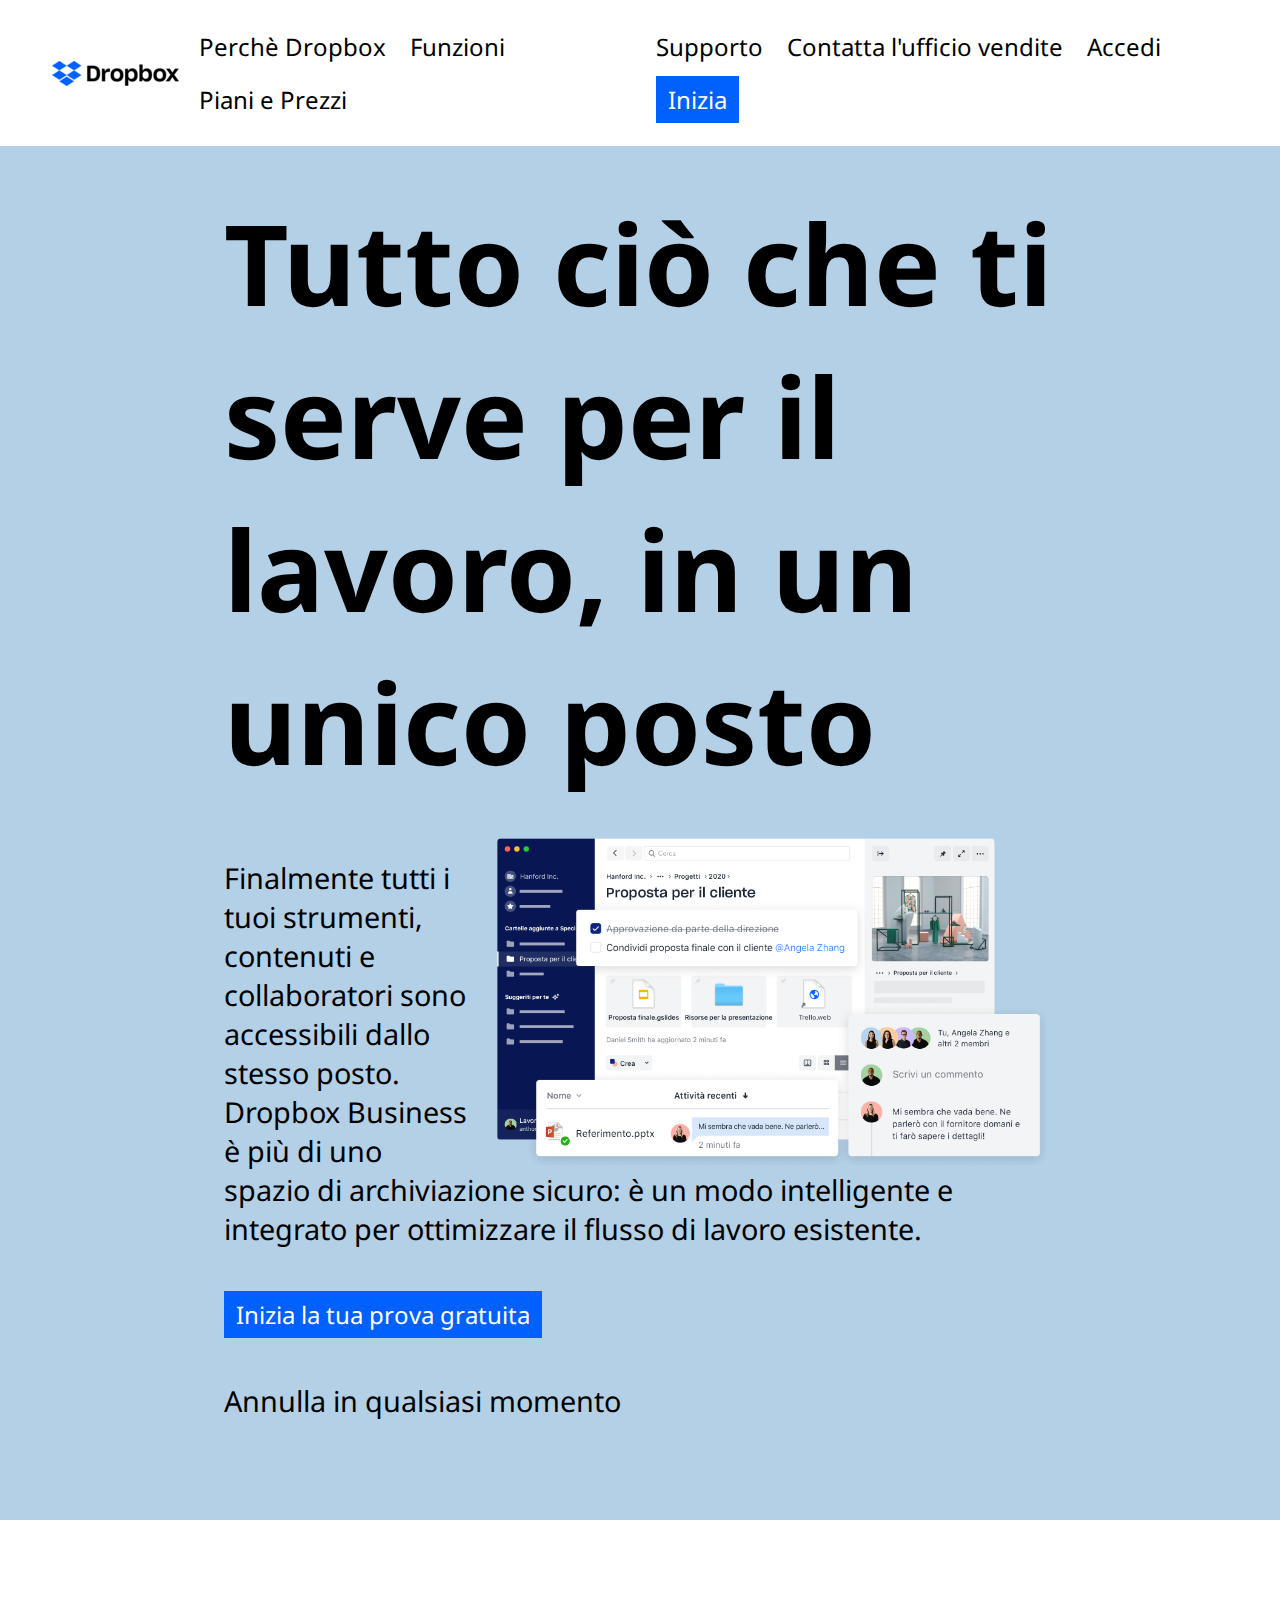
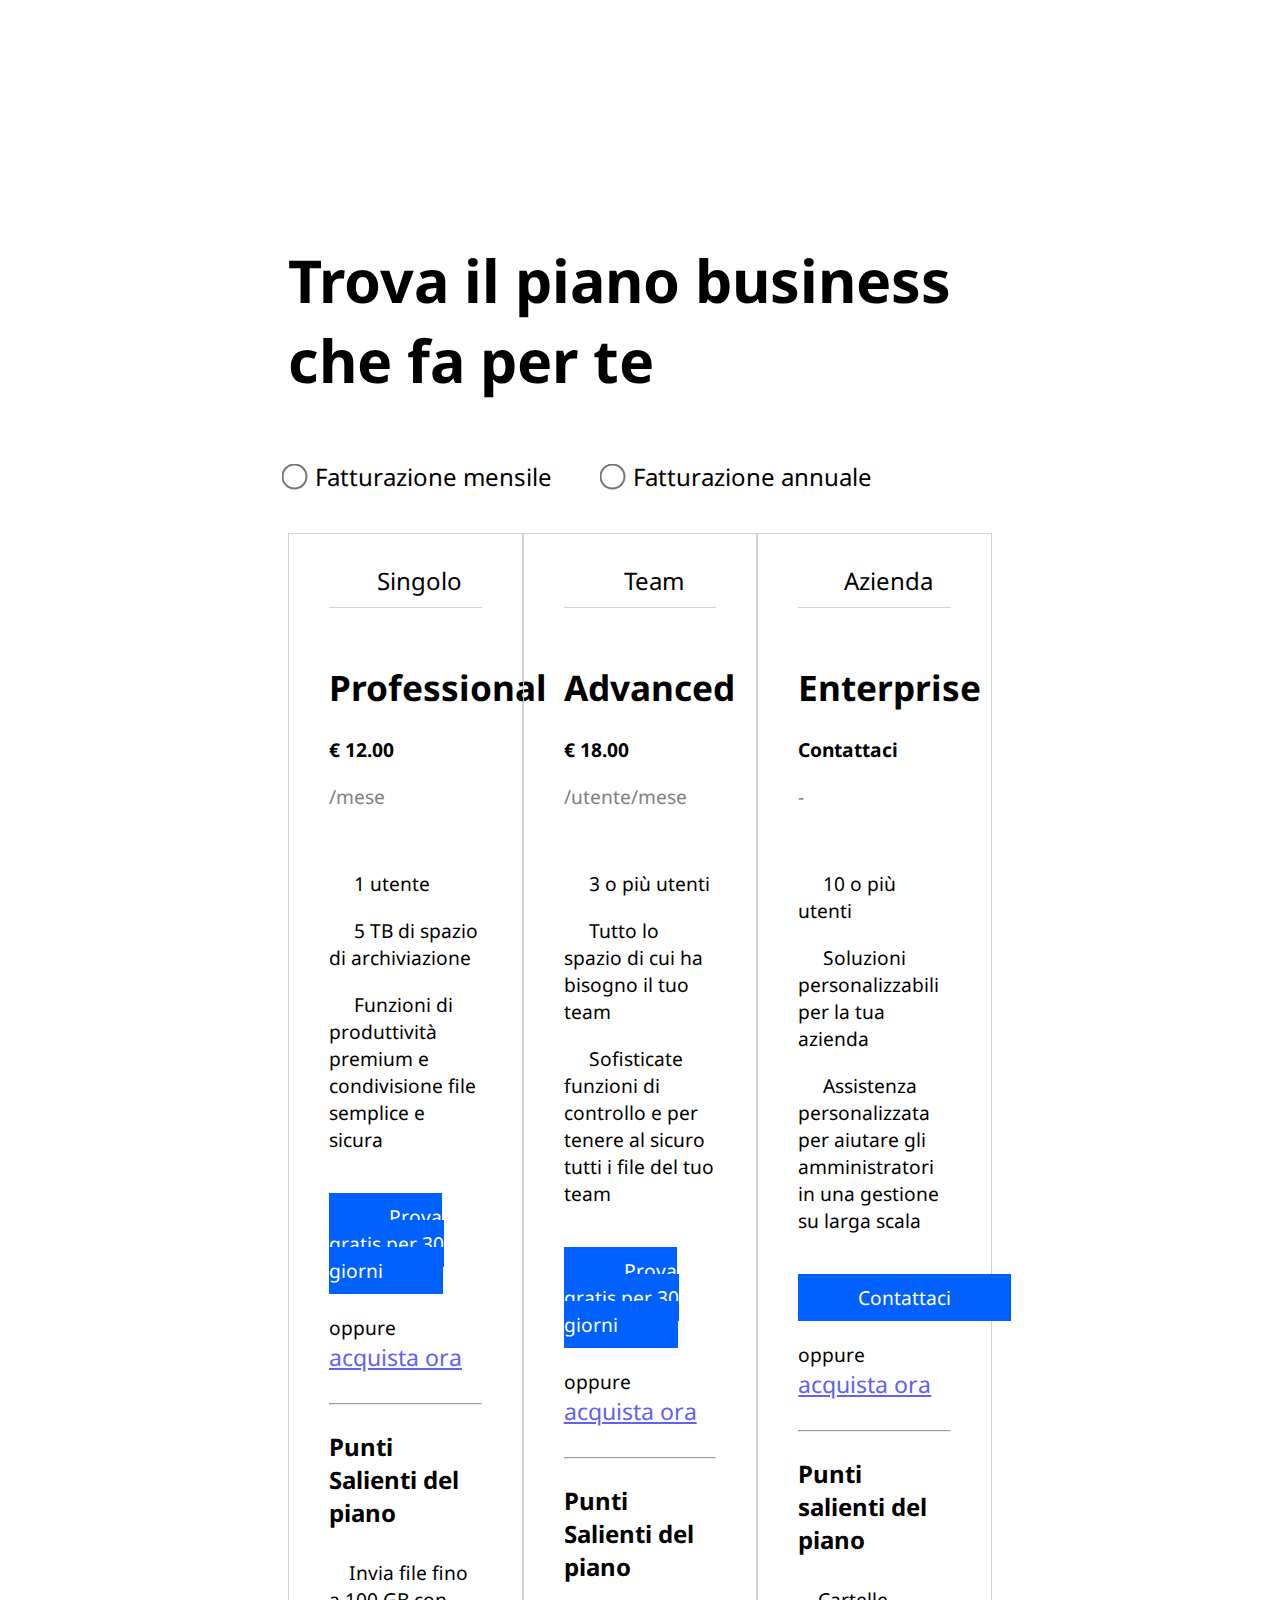
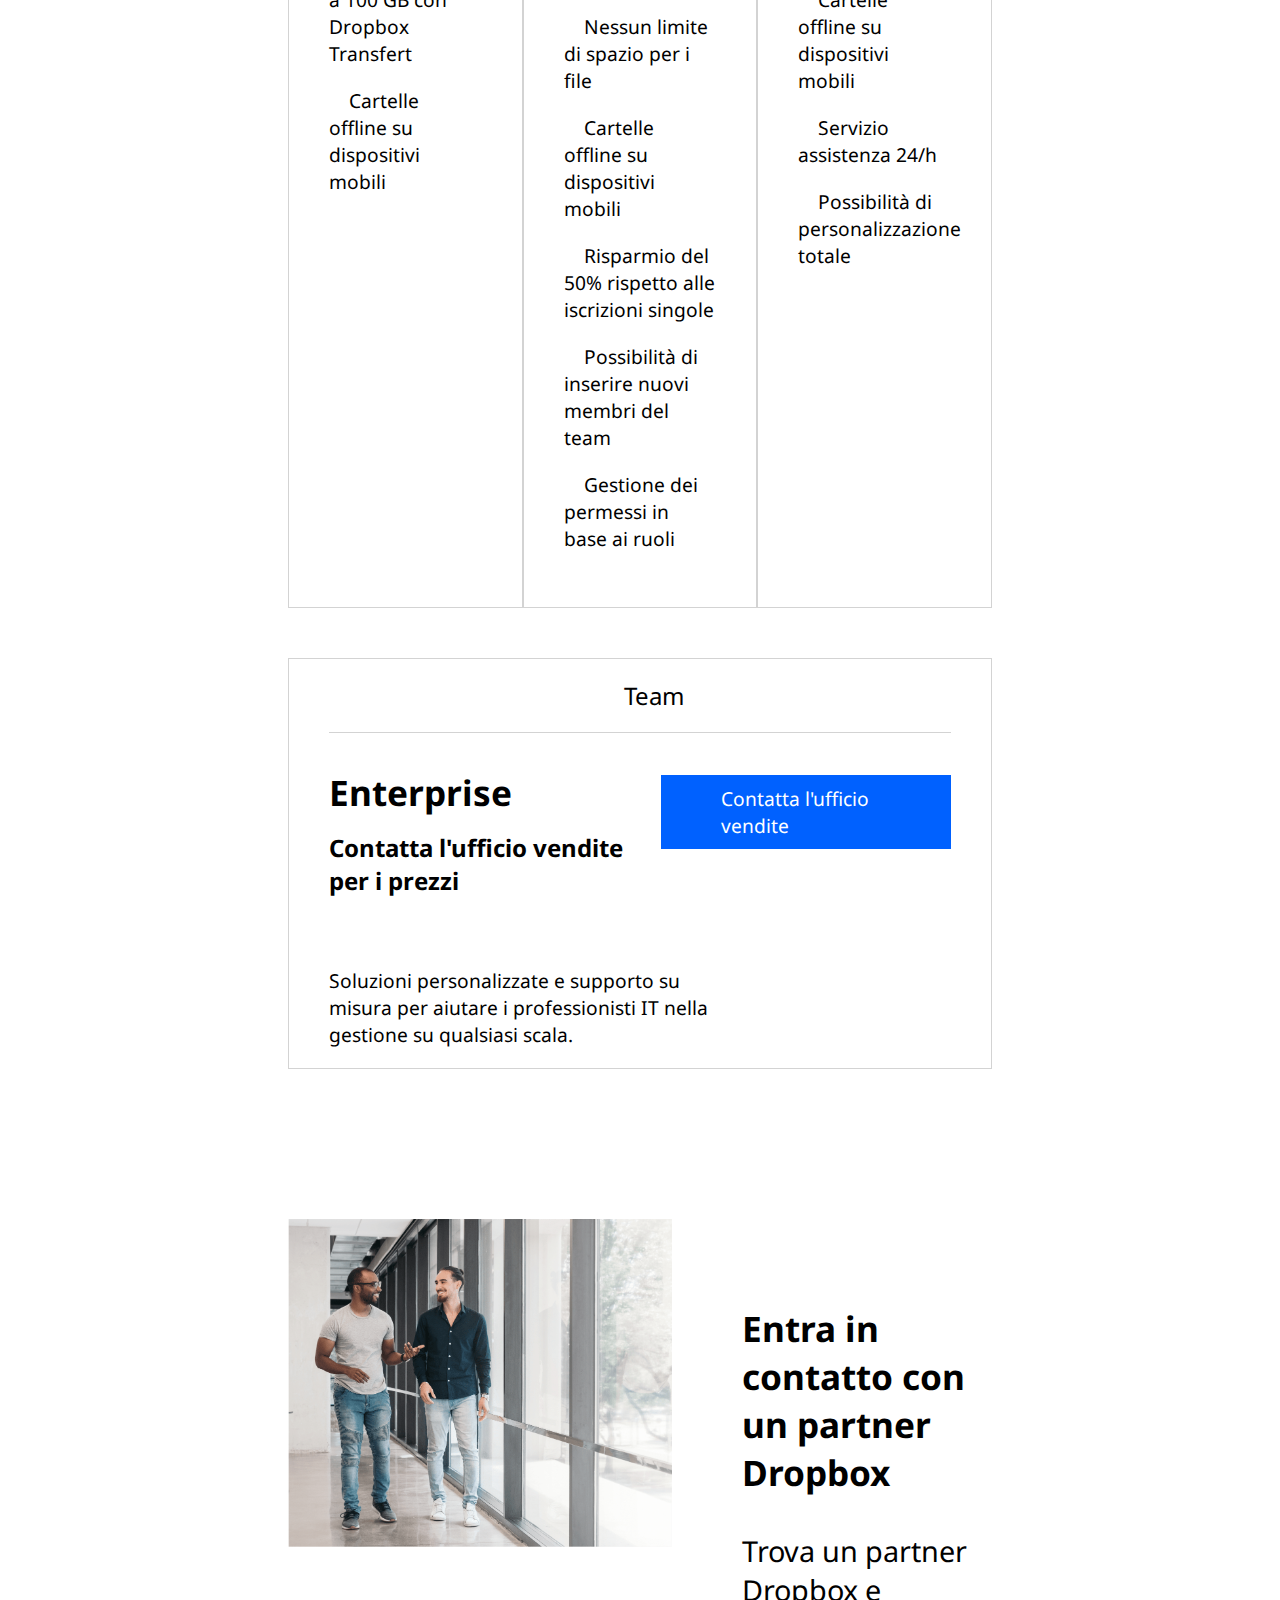
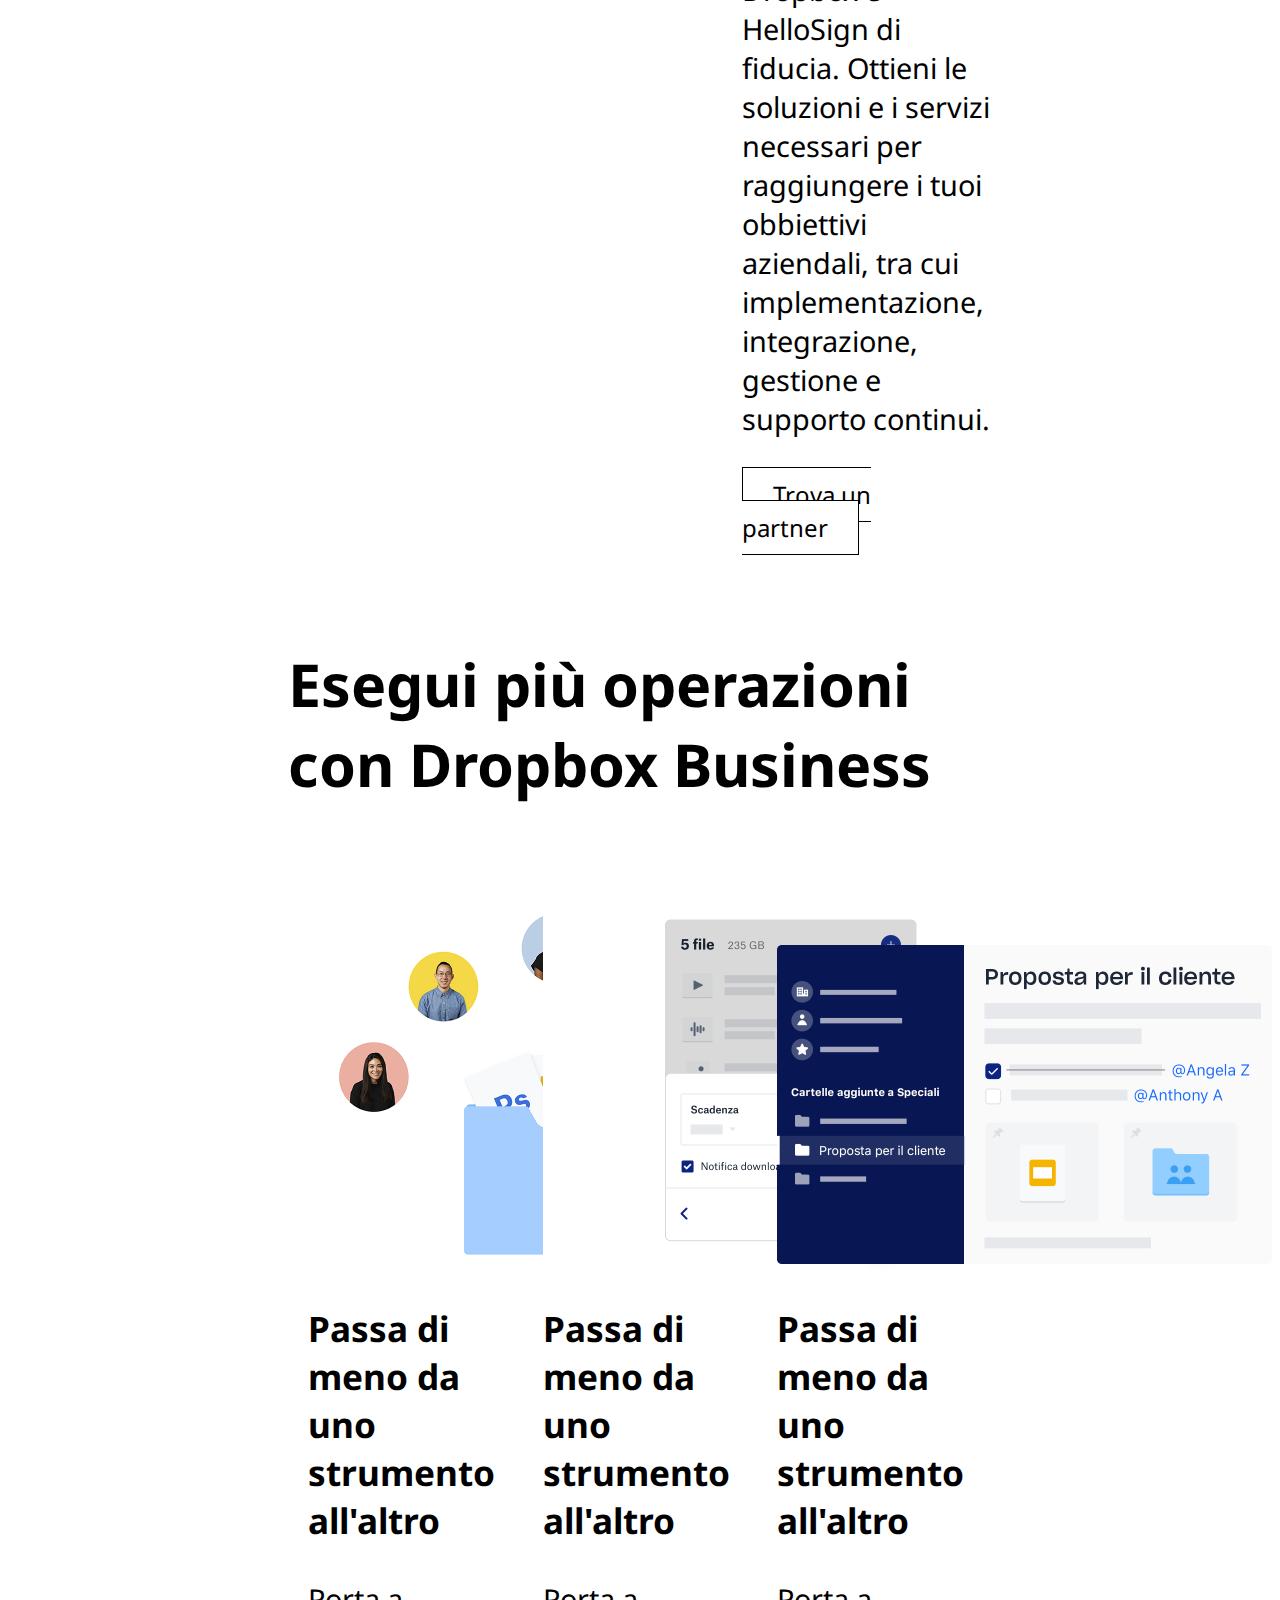
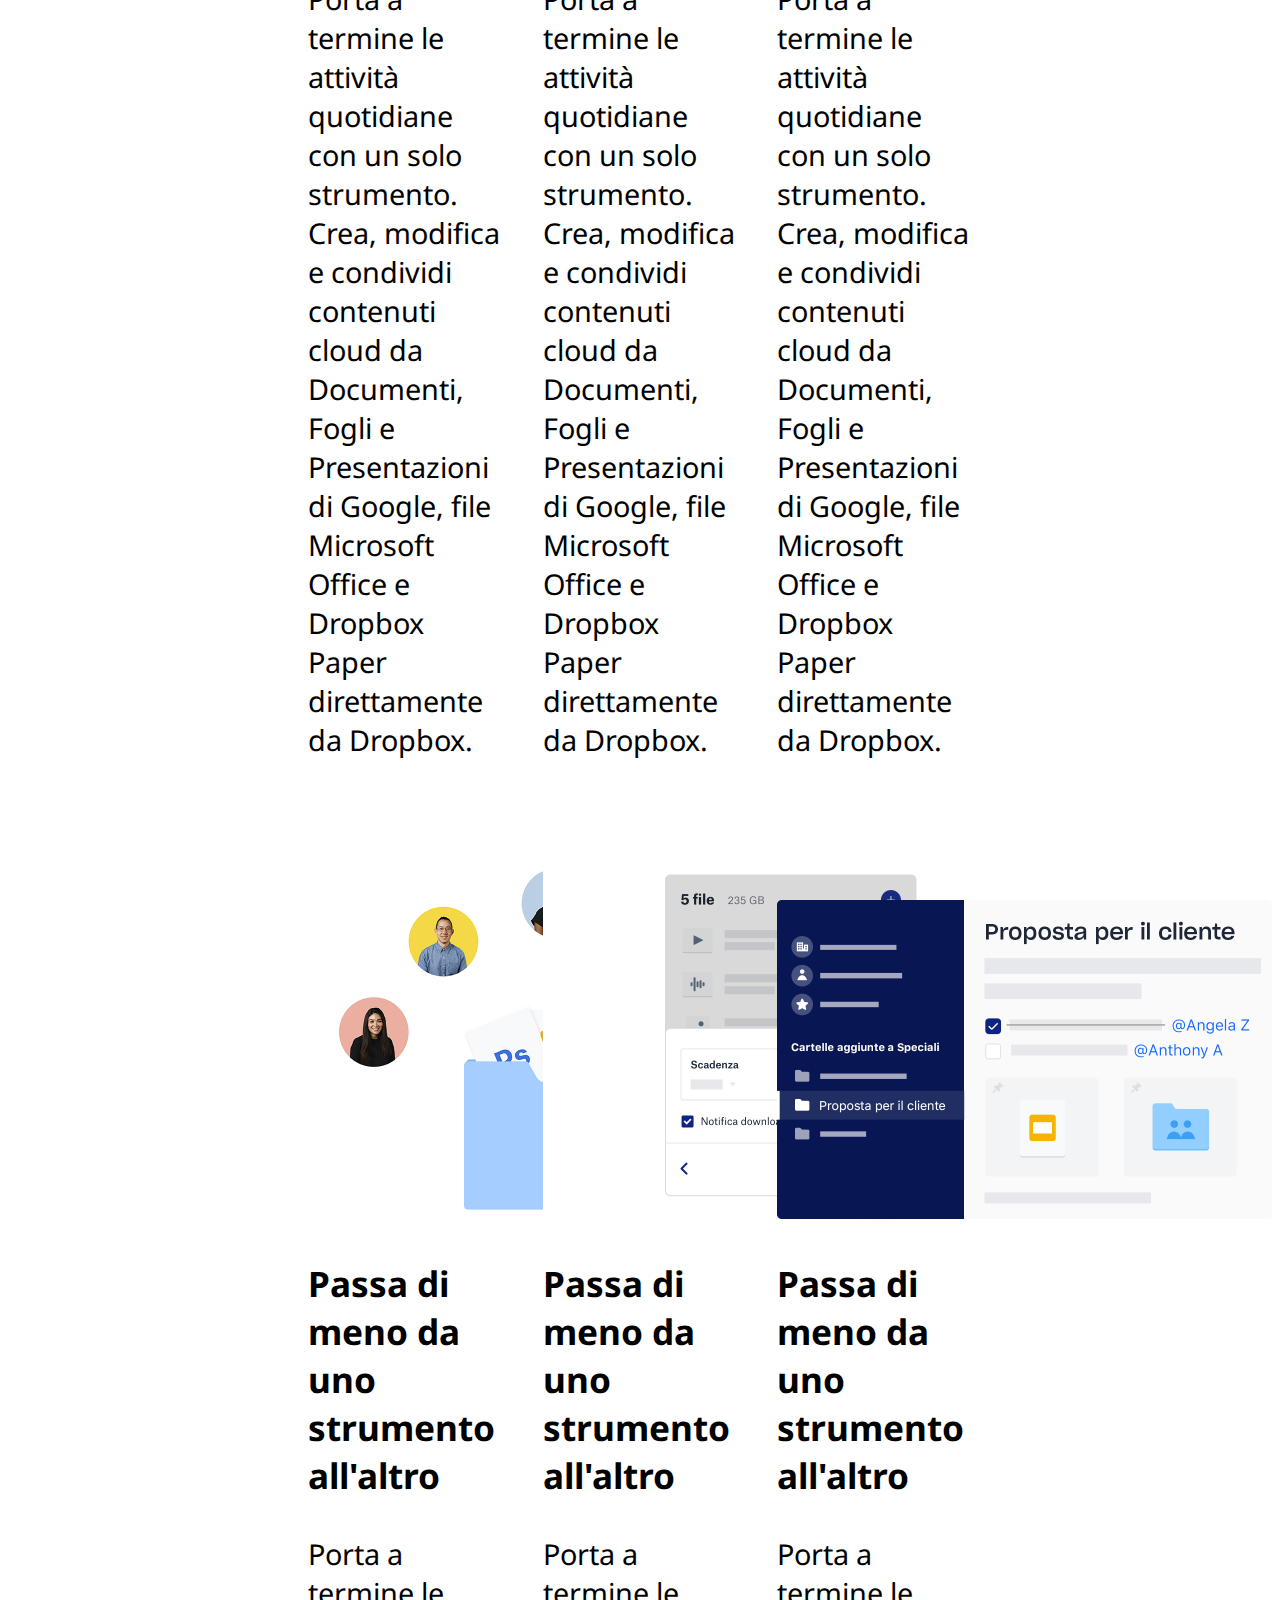
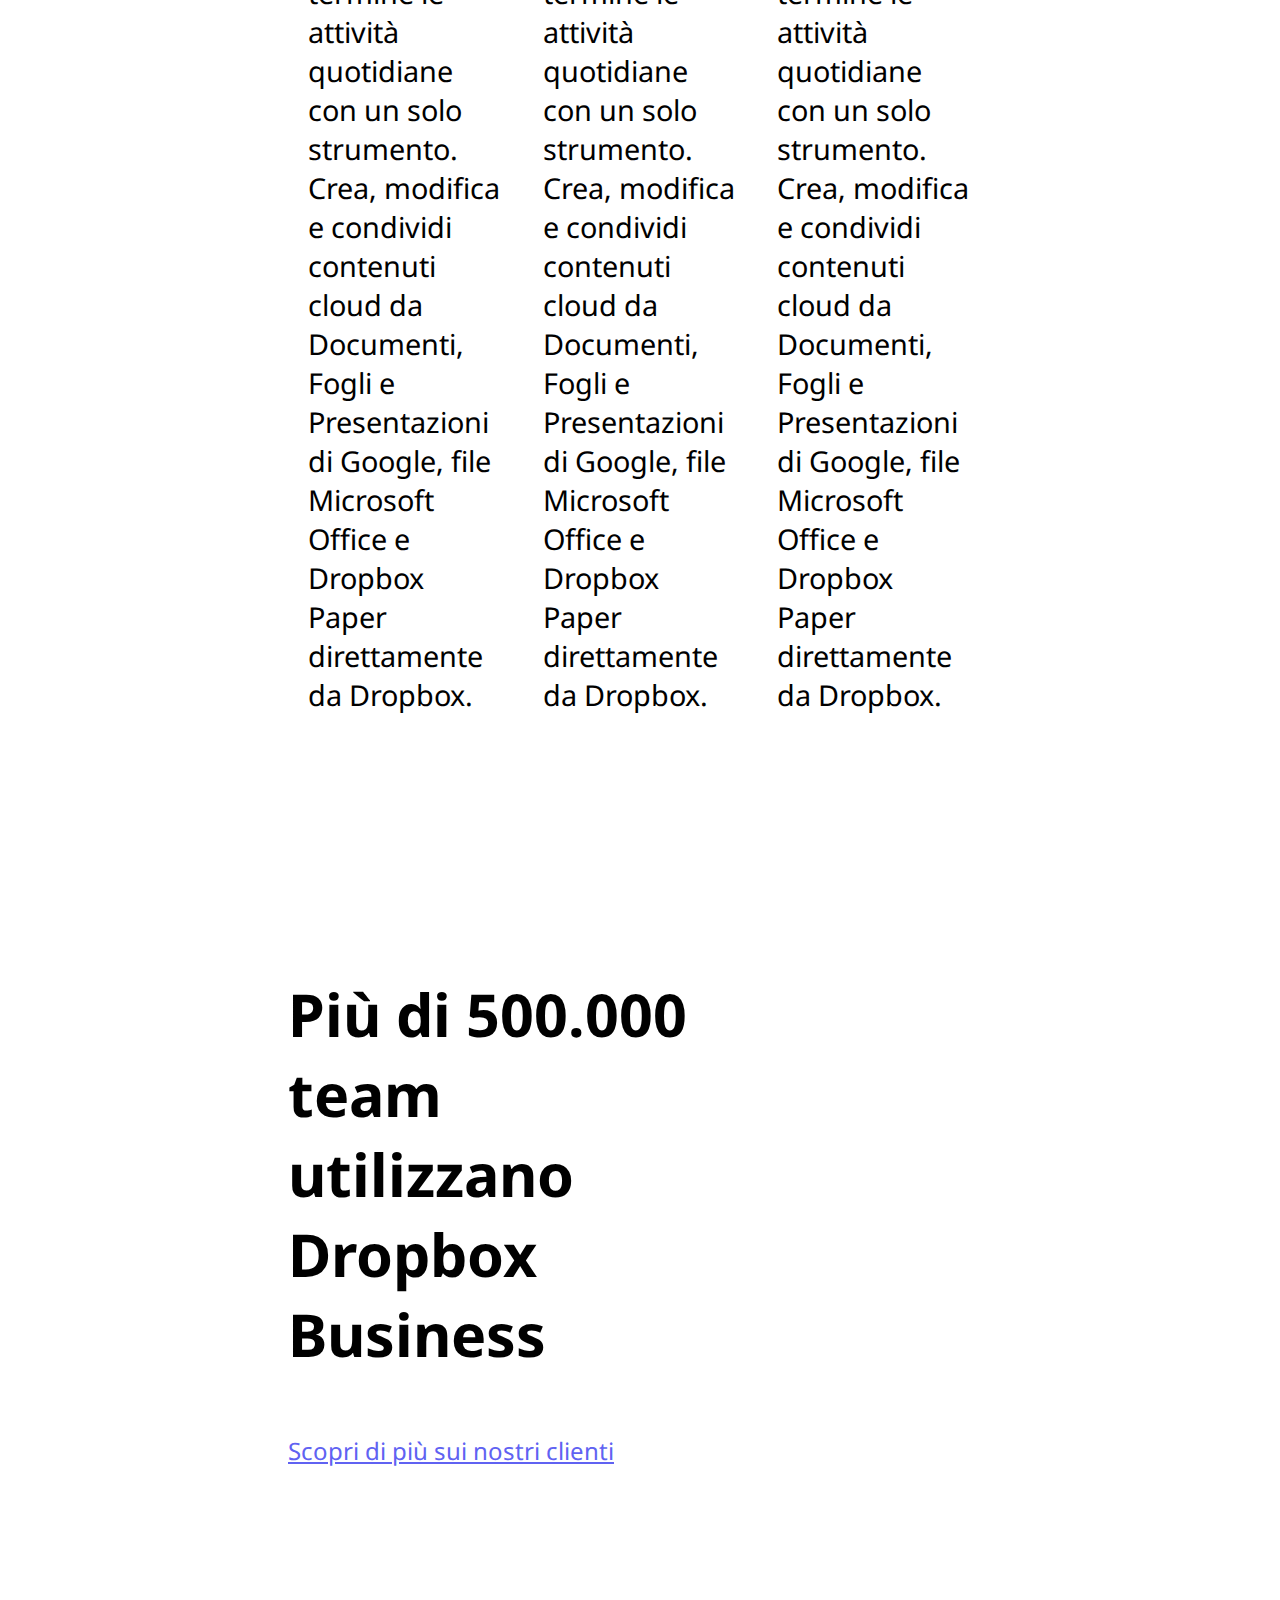
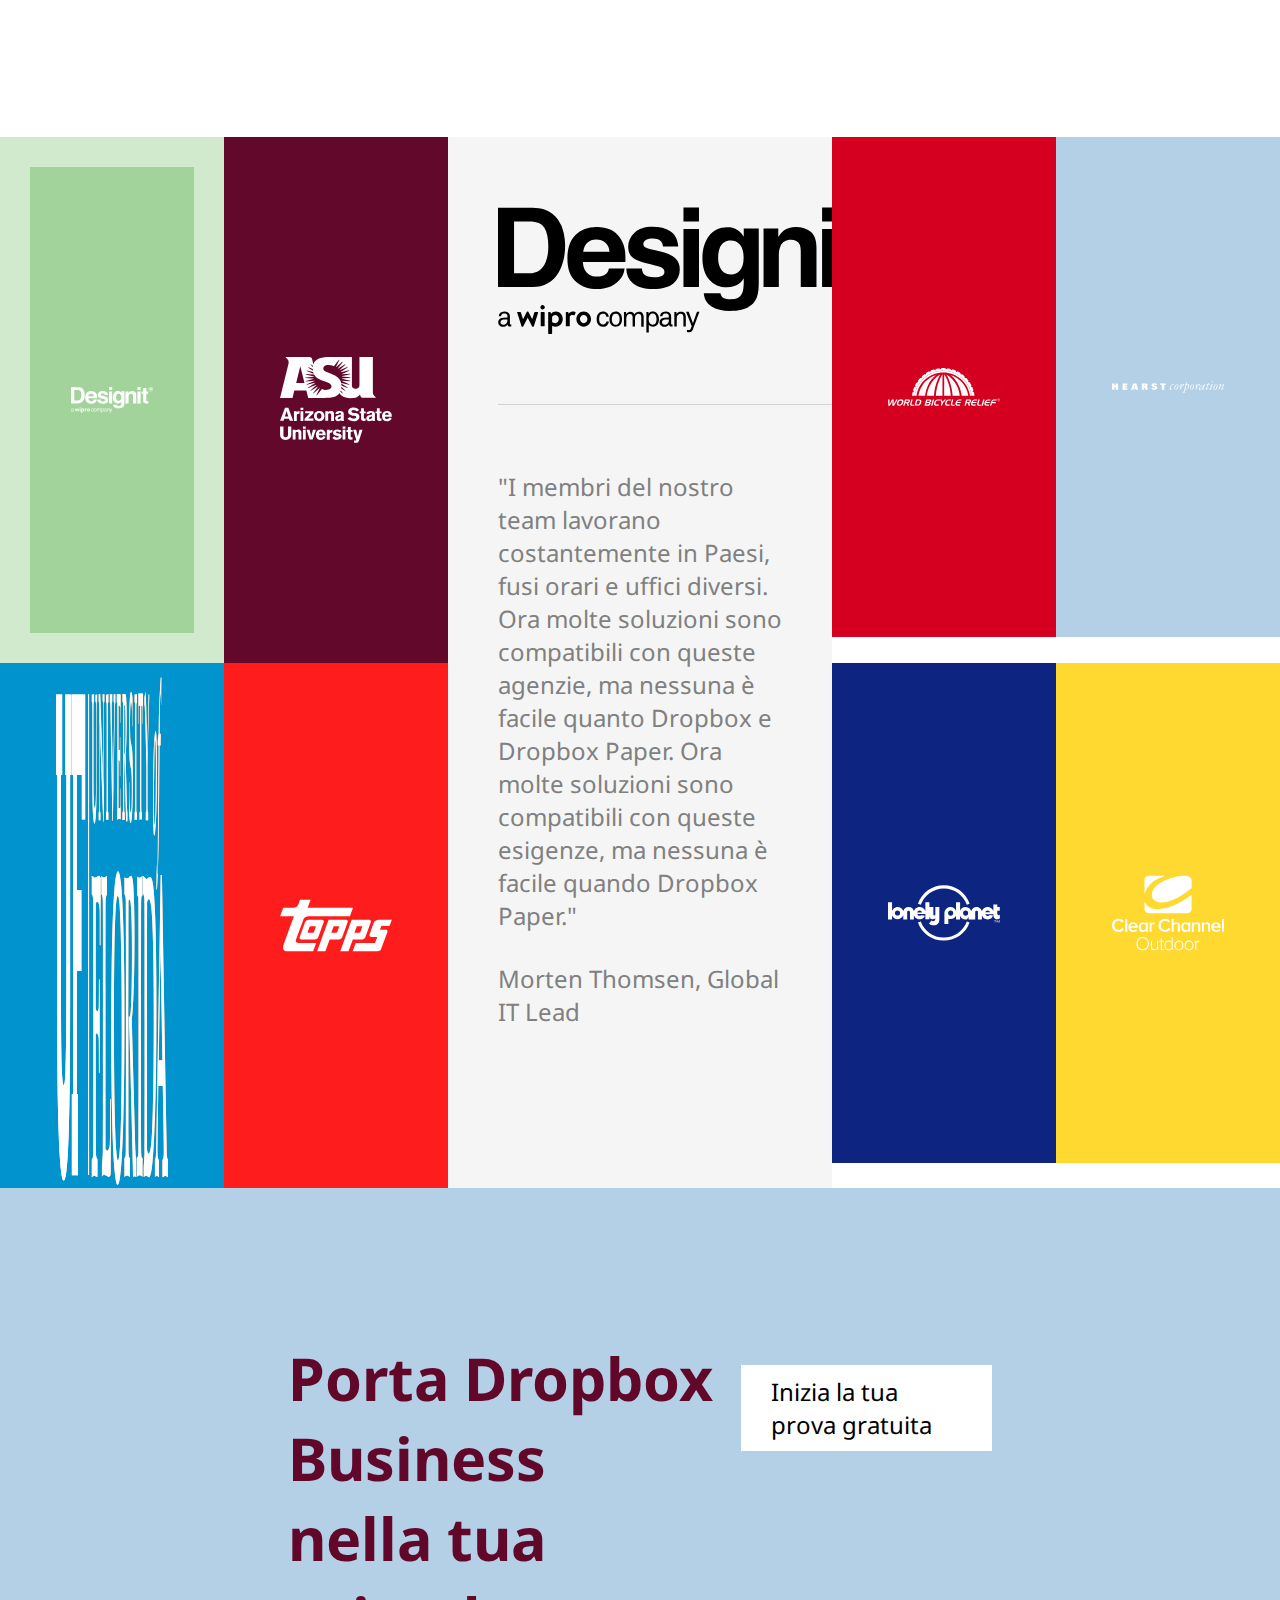
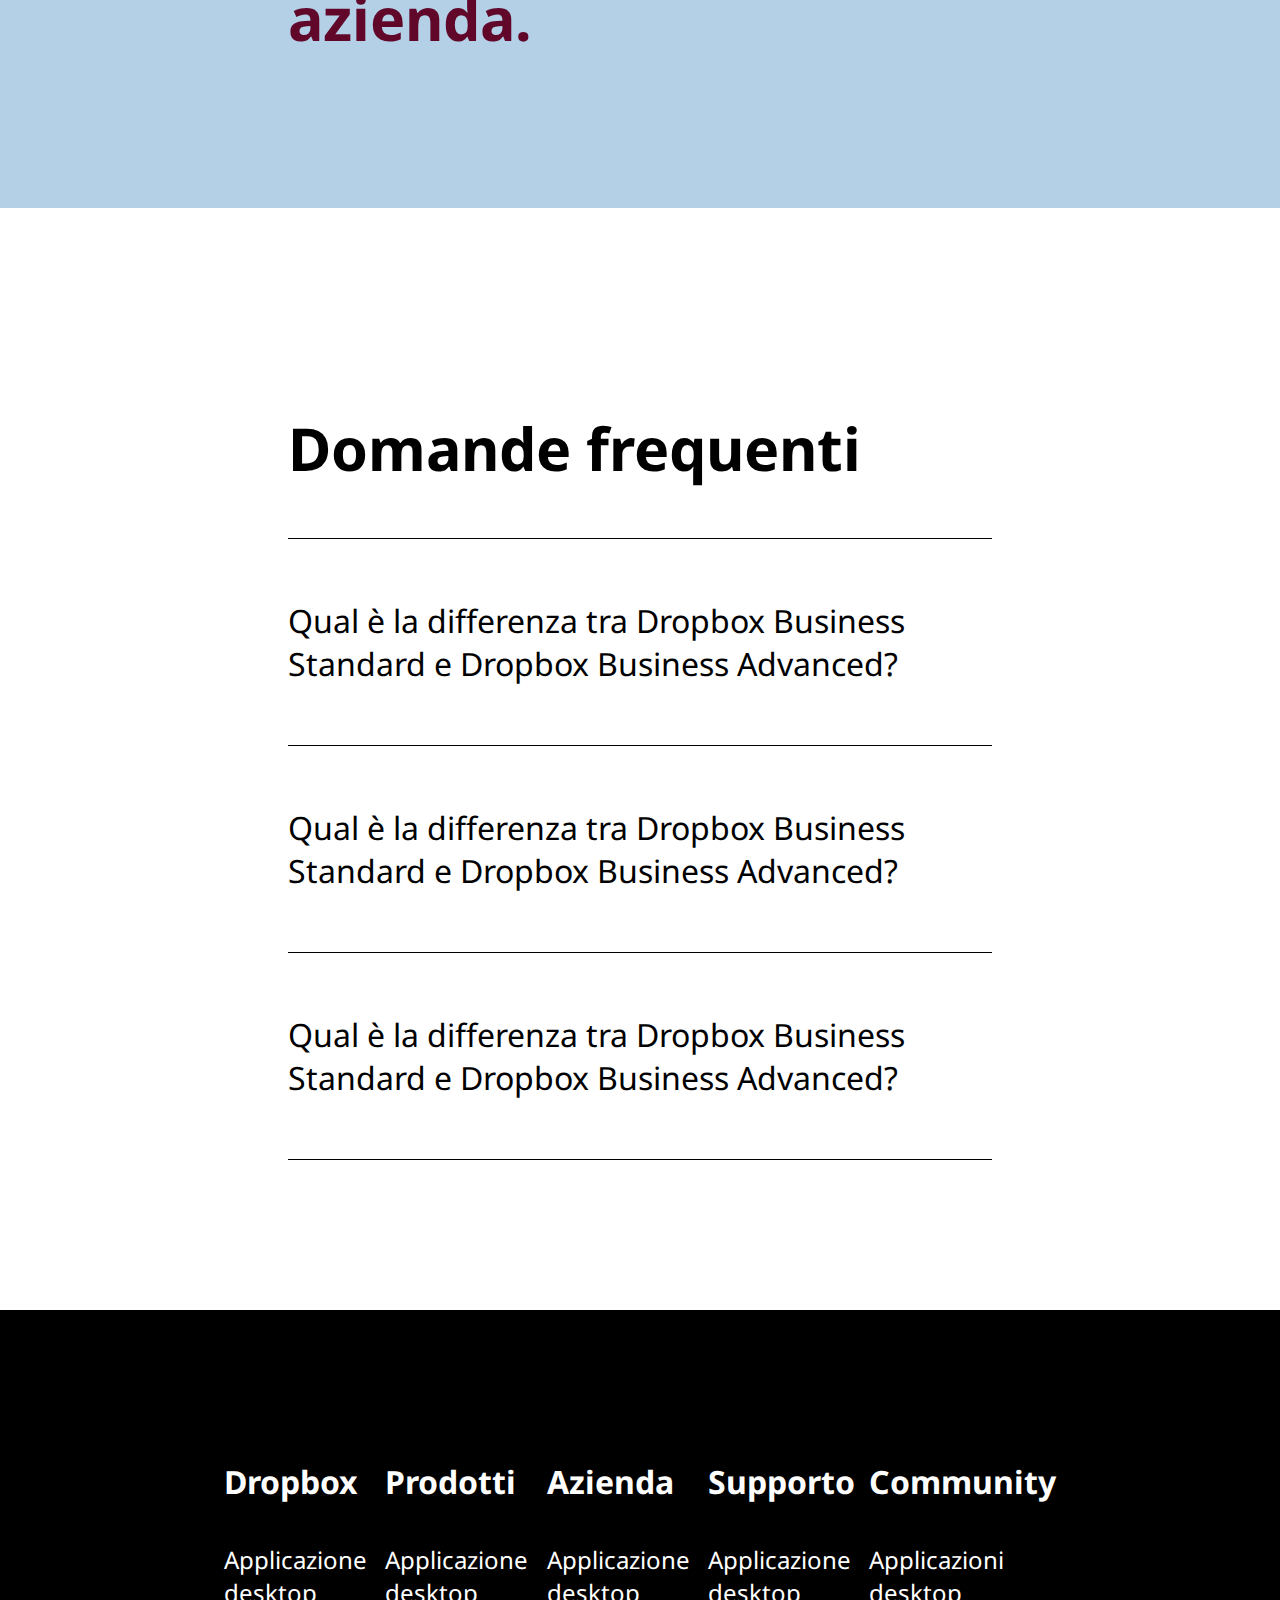
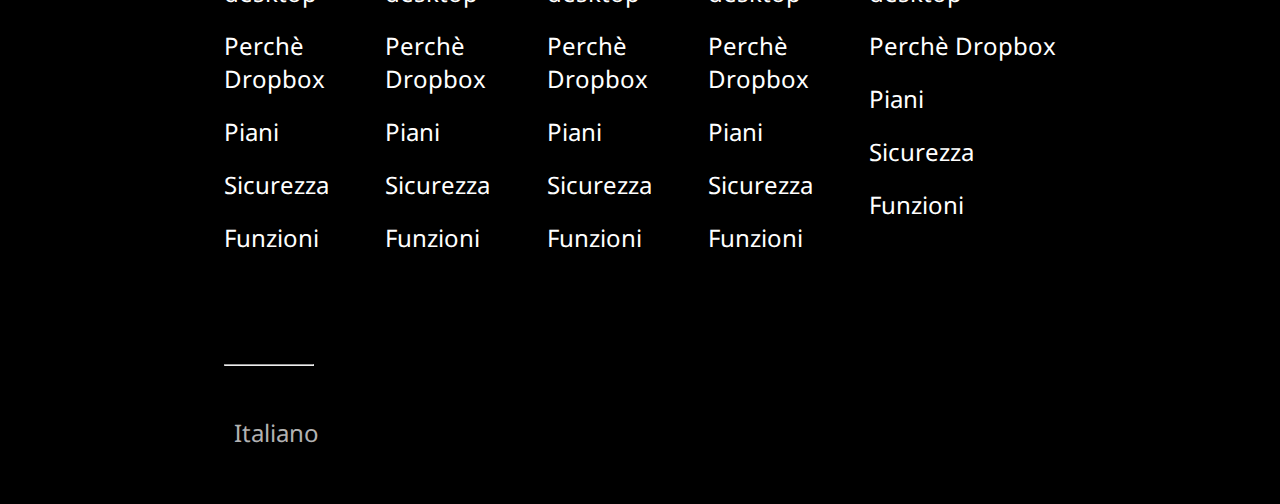
==== commit c4302af0: "Aggiunta sezione clienti più famosi" ====
--- a/index.html
+++ b/index.html
@@ -230,16 +230,55 @@
 
             </div>
 
+            <!-- Clienti più famosi -->
             <div>
-                <!-- Clienti più famosi -->
-                <section>
-
-                </section>
-
-            </div>
-
+                <section class="logo-container">
+                    <div class="logo-left">
+                        <div class="light-green logo">
+                            <img class="change-my-color" src="img/designit.svg" alt="Designit">
+                        </div>
+                        <div class="bordeaux logo">
+                            <img class="change-my-color" src="img/arizona_state_university.svg" alt="ASU">
+                        </div>
+                        <div class="medium-blue logo">
+                            <img class="change-my-color" src="img/university_of_florida.svg" alt="UF">
+                        </div>
+                        <div class="red logo">
+                            <img class="change-my-color" src="img/topps.svg" alt="Topps">
+                        </div>
+                    </div>
+
+                    <div class="logo-middle">
+                        <div class="logo">
+                            <img src="img/designit.svg" alt="Designit">
+                            <div class="cit-container">
+                                <span class="cit">"I membri del nostro team lavorano costantemente in Paesi, fusi orari e uffici diversi. Ora molte soluzioni sono compatibili con queste agenzie, ma nessuna è facile quanto Dropbox e Dropbox Paper. Ora molte soluzioni sono compatibili con queste esigenze, ma nessuna è facile quando Dropbox Paper."</span>
+                                <span class="cit">Morten Thomsen, Global IT Lead</span>
+                            </div>
+                        </div>
+                    </div>
+
+                    <div class="logo-right">
+                        <div class="medium-red logo">
+                            <img class="change-my-color" src="img/world_bicycle_relief.svg" alt="Worl Bycicle Relief">
+                        </div>
+                        <div class="light-blue logo">
+                            <img class="change-my-color" src="img/hearst_corp.svg" alt="Hearst">
+                        </div>
+                        <div class="dark-blue logo">
+                            <img class="change-my-color" src="img/lonely_planet.svg" alt="Lonely Planet">
+                        </div>
+                        <div class="yellow logo">
+                            <img class="change-my-color" src="img/clear_channel.svg" alt="Clear Channel Outdoor">
+                        </div>
+                    </div>
+
+                </section>
+
+            </div>
+
+            <!-- Prova gratuita -->
             <div class="blue">
-                <!-- Prova gratuita -->
                 <section class="section-container">
                     <h3>Porta Dropbox Business 
                         <br>
@@ -247,7 +286,6 @@
                     </h3>
                     <a class="button white" href="#">Inizia la tua prova gratuita</a>
                 </section>
-
             </div>
 
                 <!-- Domande frequenti -->
@@ -384,7 +422,6 @@
             </div>
         </footer>
         <!-- Fine footer -->
-    
-    
+        
     </body>
 </html>--- a/css/style.css
+++ b/css/style.css
@@ -184,6 +184,8 @@
     padding-bottom: 40px;
 }
 
+
+
 /* SELEZIONE PIANO */
 
 main div section form input[type=radio]{
@@ -197,6 +199,8 @@
     padding-left: 10px;
     vertical-align: middle;
 }
+
+
 
 /* 3 CARD PRINCIPALI */
 
@@ -315,6 +319,8 @@
     padding-right: 10px;
 }
 
+
+
 /* SEZIONE CON IMMAGINE DI FIANCO */
 
 main .main-container .partner{
@@ -330,6 +336,8 @@
     padding-top: 70px;
 }
 
+
+
 /* BUSINESS FEATURE */
 
 main .main-container section .business-features-container{
@@ -346,11 +354,148 @@
     height: 400px;
 }
 
+
+
 /* CLIENTI BUSINESS */
 
 main div .section-container .small-section{
     max-width: 35vw;
 }
+
+
+
+/* CLIENTI PIù FAMOSI */
+
+main div .logo-container{
+    display: flex;
+    padding-bottom: 0px;
+}
+
+main div .logo-container .logo-left{
+    width: 35%;
+}
+
+main div .logo-container .logo-middle{
+    width: 30%;
+    background-color: #f5f5f5;
+}
+
+main div .logo-container .logo-right{
+    width: 35%;
+}
+
+/* LEFT */
+
+main div .logo-container .logo-left{
+    display: flex;
+    flex-wrap: wrap;
+}
+
+main div .logo-container .logo-left .logo{
+    width: calc(100% / 2);
+    min-height: 500px;
+    display: flex;
+    justify-content: center;
+    vertical-align: middle;
+}
+
+main div .logo-container .logo-left .logo img{
+    width: 50%;
+}
+
+
+main div .logo-container .logo-left .logo .change-my-color{
+    filter: invert(100%);
+}
+
+main div .logo-container .logo-left .light-green{
+    background-color: #a2d39b;
+    border: 30px solid #d1e9cd;
+}
+
+main div .logo-container .logo-left .bordeaux{
+    background-color: #61082b;
+}
+
+main div .logo-container .logo-left .medium-blue{
+    background-color: #0093ce;
+}
+
+main div .logo-container .logo-left .red{
+    background-color: #ff1c1c;
+}
+
+/* MIDDLE */
+
+main div .logo-middle .logo {
+    padding: 70px 50px;
+}
+
+main div .logo-middle .logo img{
+    border-bottom: 1px solid lightgray;
+    padding-bottom: 70px;
+}
+
+main div .logo-middle .logo .cit-container{
+    padding: 60px 0;
+}
+
+main div .logo-middle .logo .cit-container .cit{
+    font-size: 1.5em;
+    color: grey;
+}
+
+main div .logo-middle .logo .cit-container .cit:last-child{
+    padding: 30px 0;
+}
+
+/* RIGHT */
+
+main div .logo-container .logo-right{
+    display: flex;
+    flex-wrap: wrap;
+}
+
+main div .logo-container .logo-right .logo{
+    width: calc(100% / 2);
+    max-height: 500px;
+    display: flex;
+    justify-content: center;
+    vertical-align: middle;
+}
+
+main div .logo-container .logo-right .logo img{
+    width: 50%;
+}
+
+main div .logo-container .logo-right .logo{
+    width: calc(100% / 2);
+    min-height: 400px;
+}
+
+main div .logo-container .logo-right .logo .change-my-color{
+    filter: invert(100%);
+}
+
+main div .logo-container .logo-right .medium-red{
+    background-color: #d5001f;
+}
+
+main div .logo-container .logo-right .light-blue{
+    background-color: #b4d0e7;
+}
+
+main div .logo-container .logo-right .dark-blue{
+    background-color: #0d2481;
+}
+
+main div .logo-container .logo-right .yellow{
+    background-color: #ffd830;
+}
+
+
+
+/* PROVA GRATUITA */
 
 main .blue .section-container{
     display: flex;
@@ -363,7 +508,11 @@
     color: #60072a;
     padding-bottom: 0;
 }
- 
+
+
+
+/* DOMANDE FREQUENTI */
+
 main .section-container .faq-container h3{
     padding: 50px 0;
 }
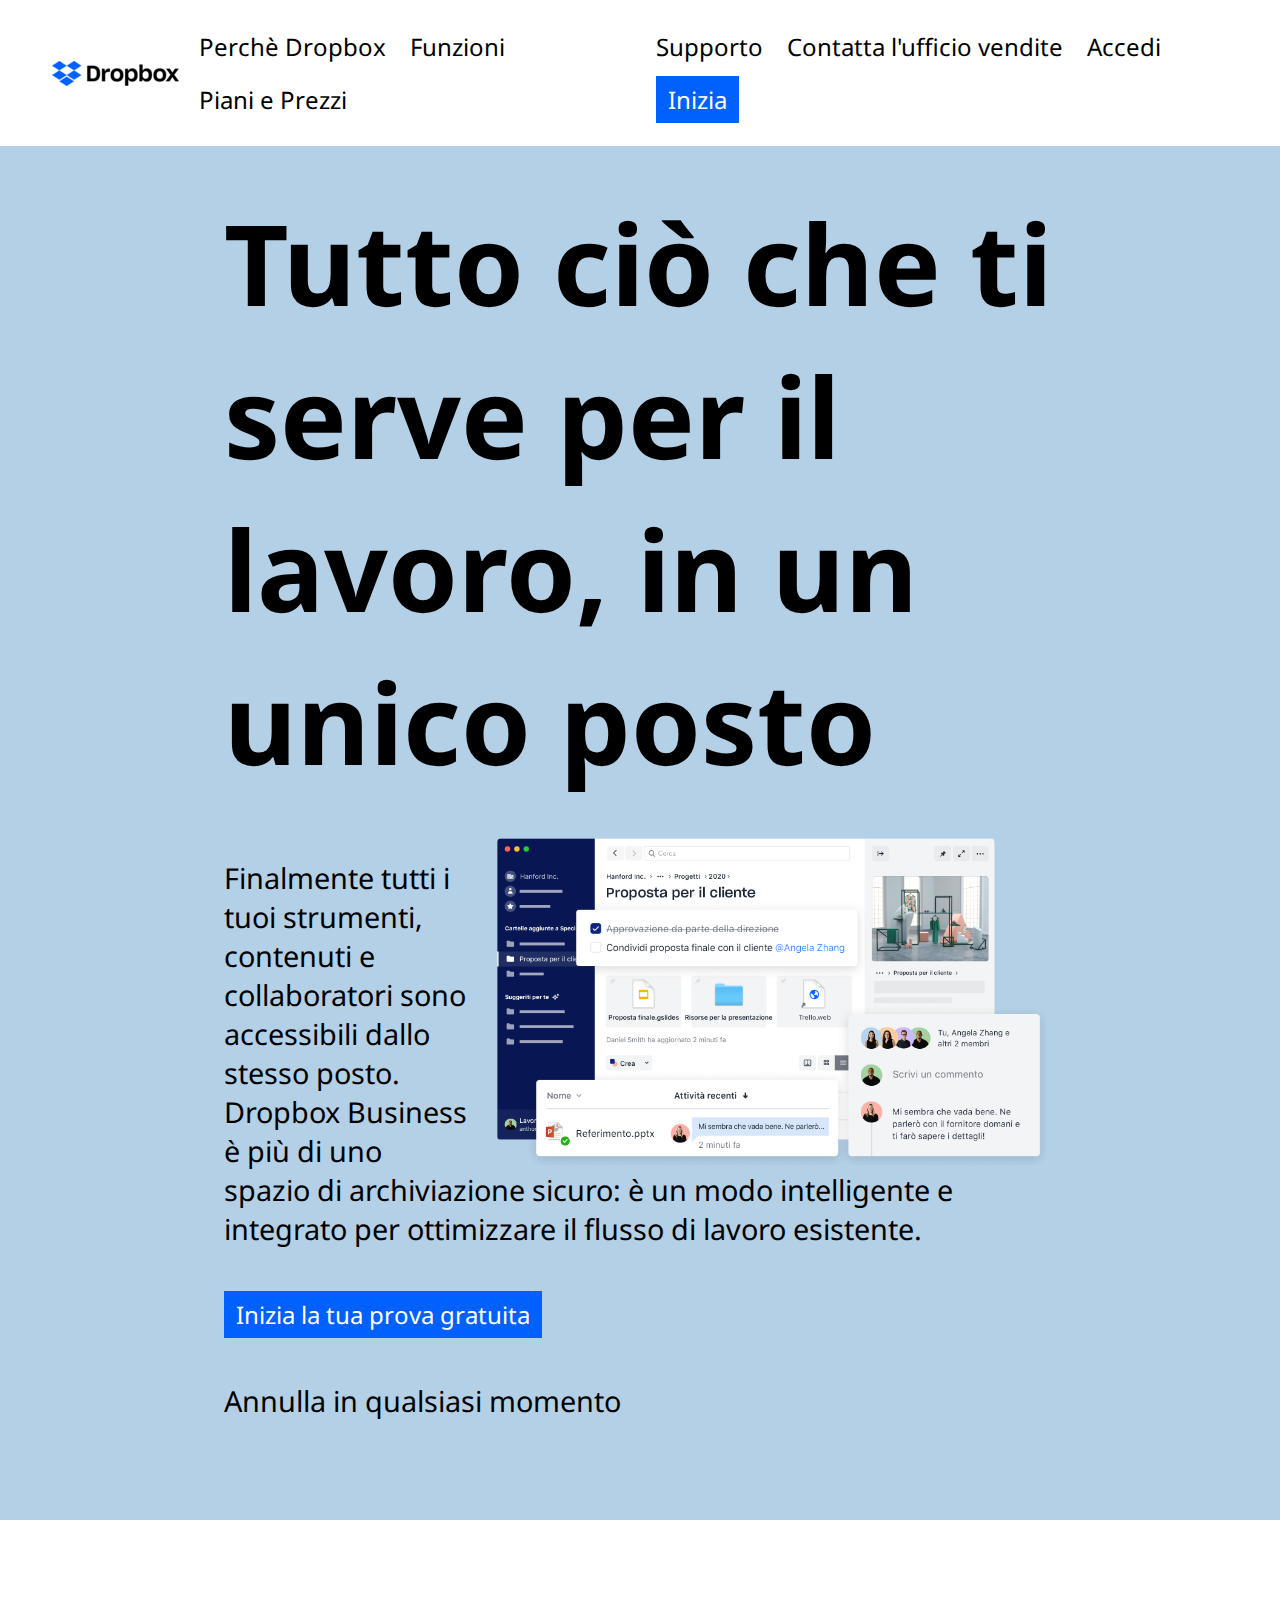
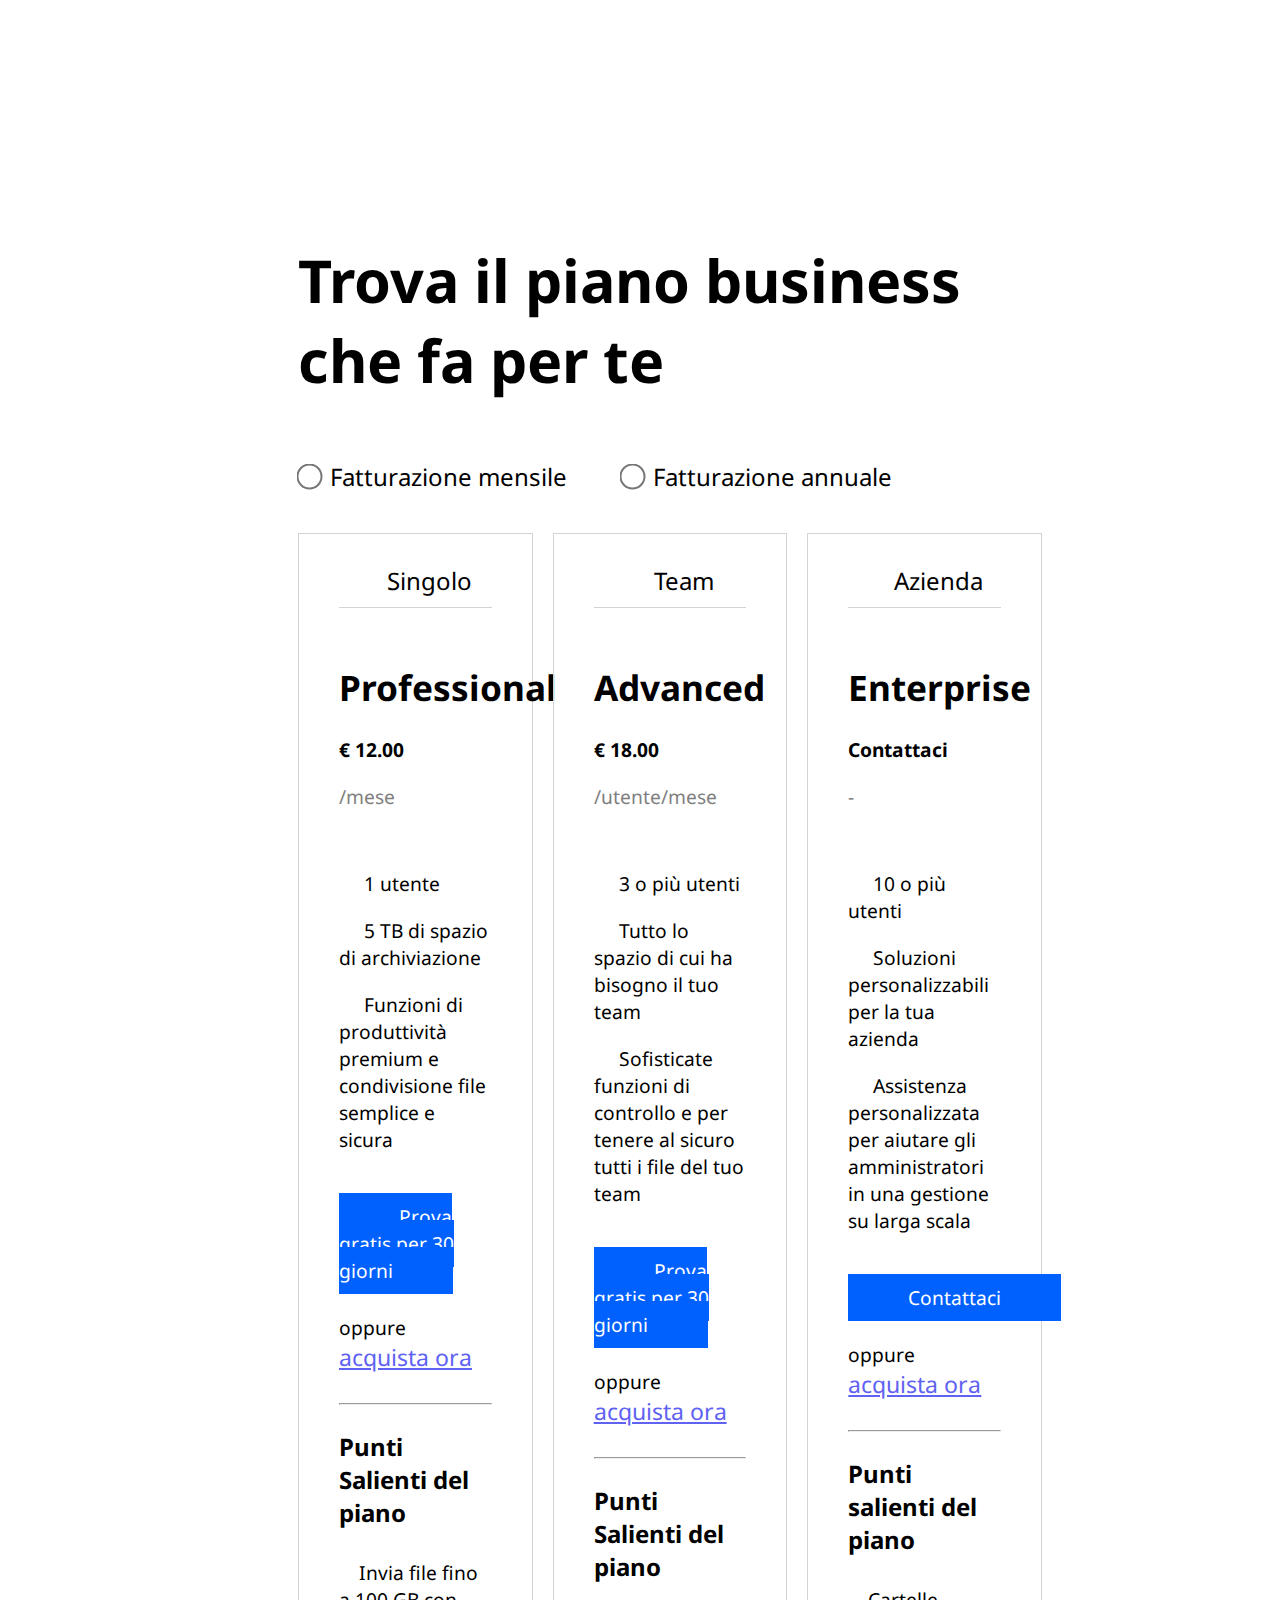
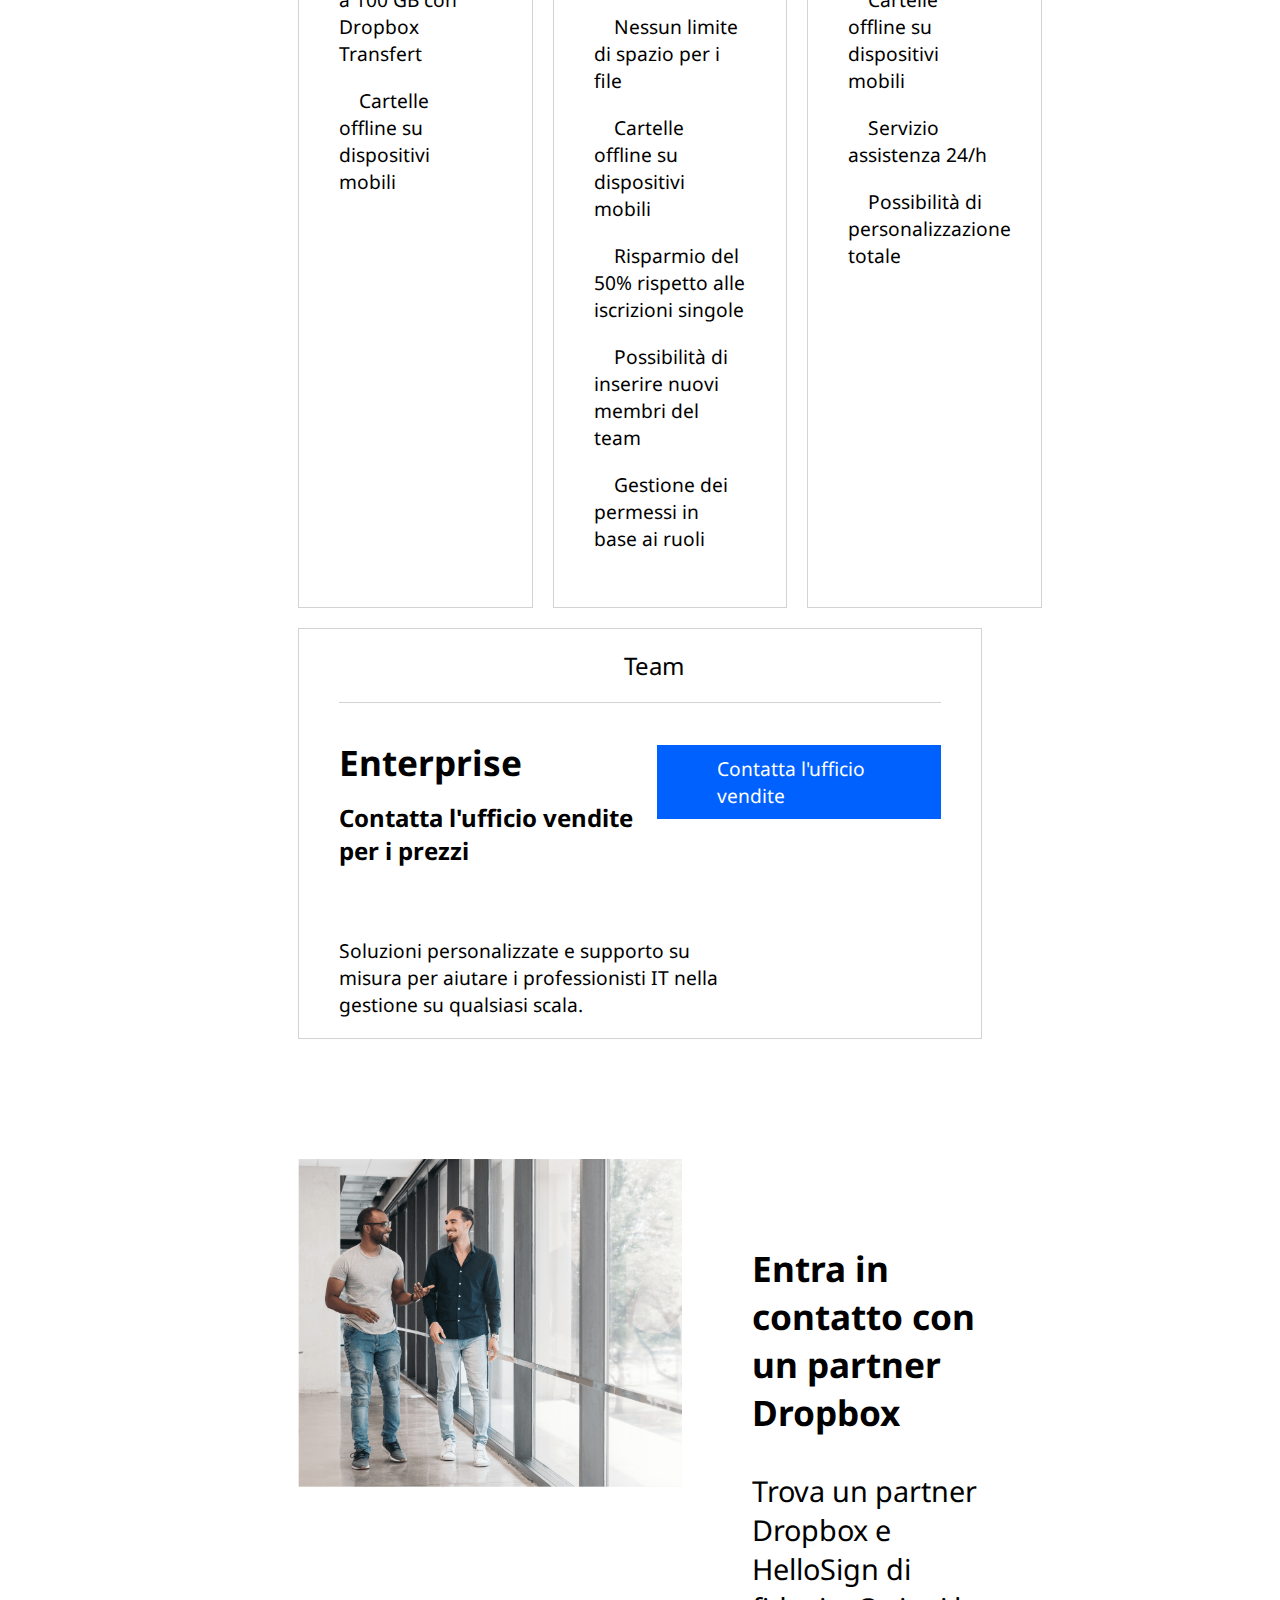
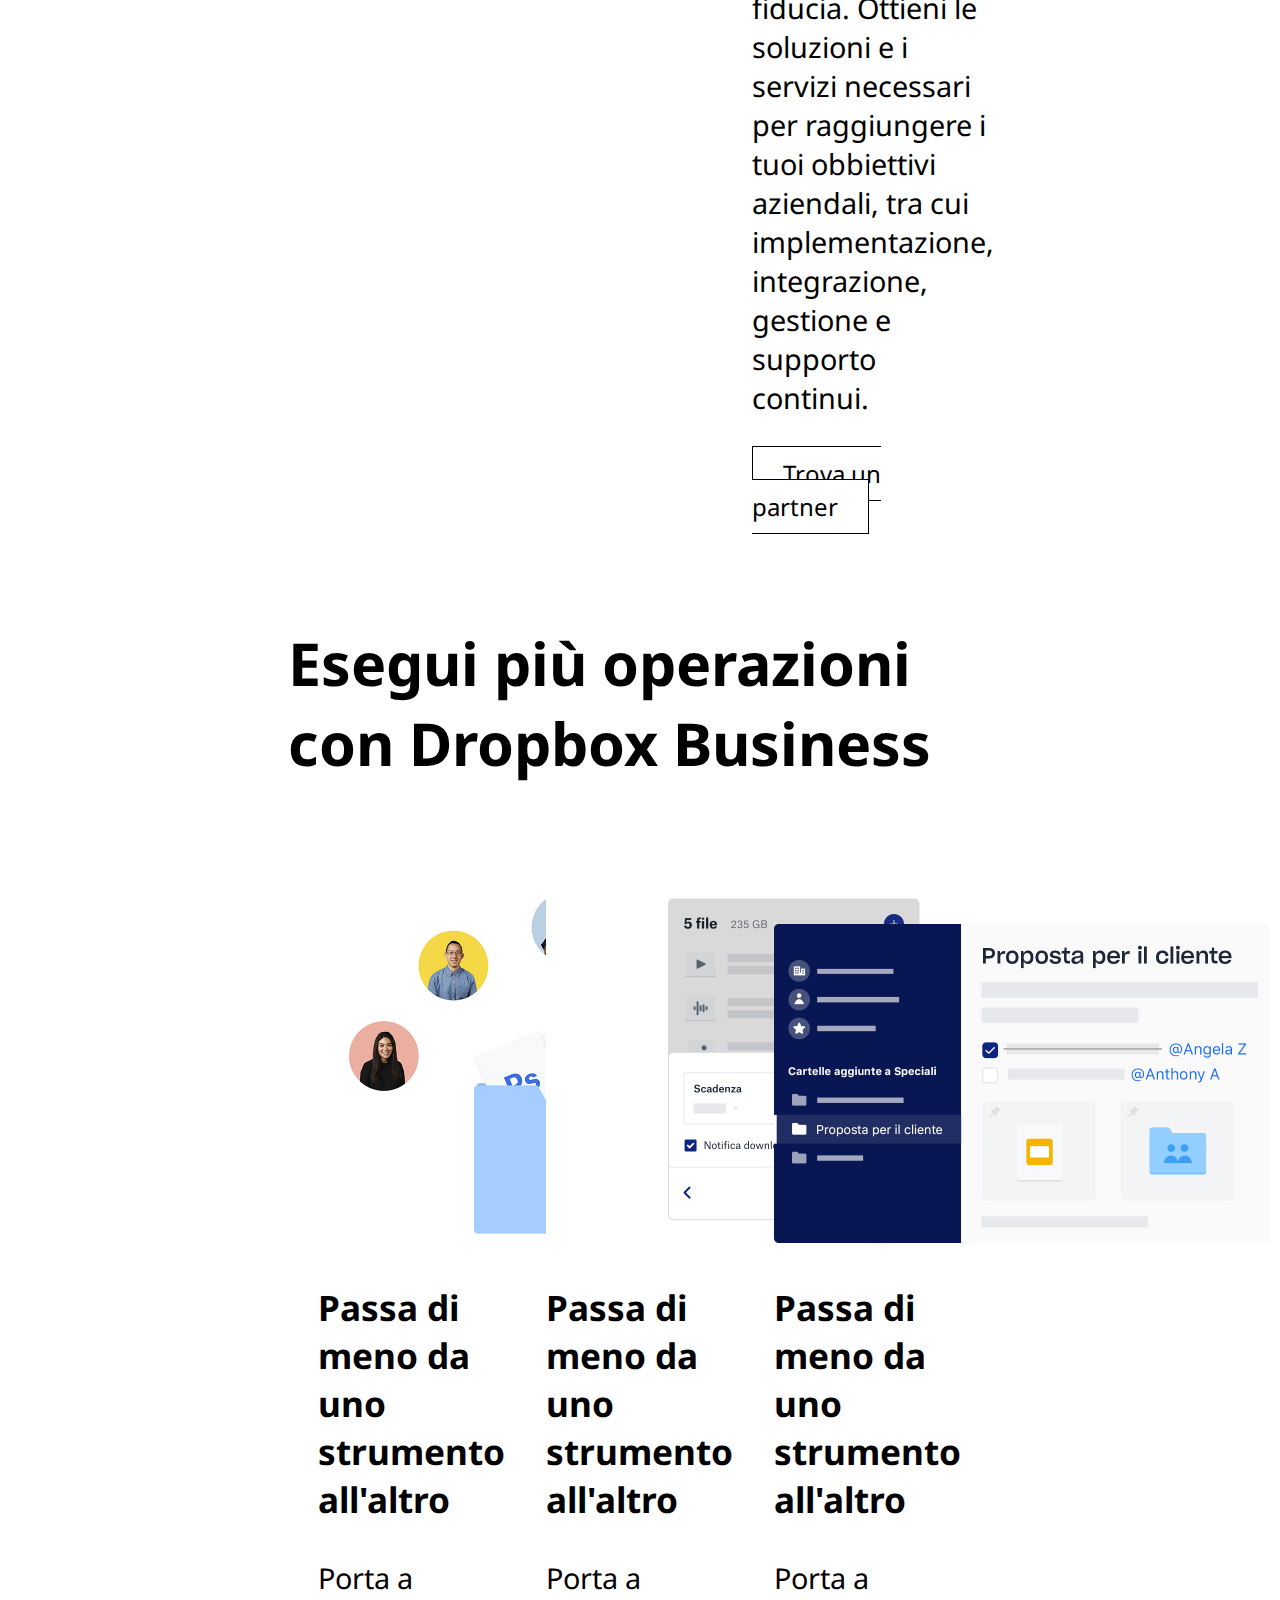
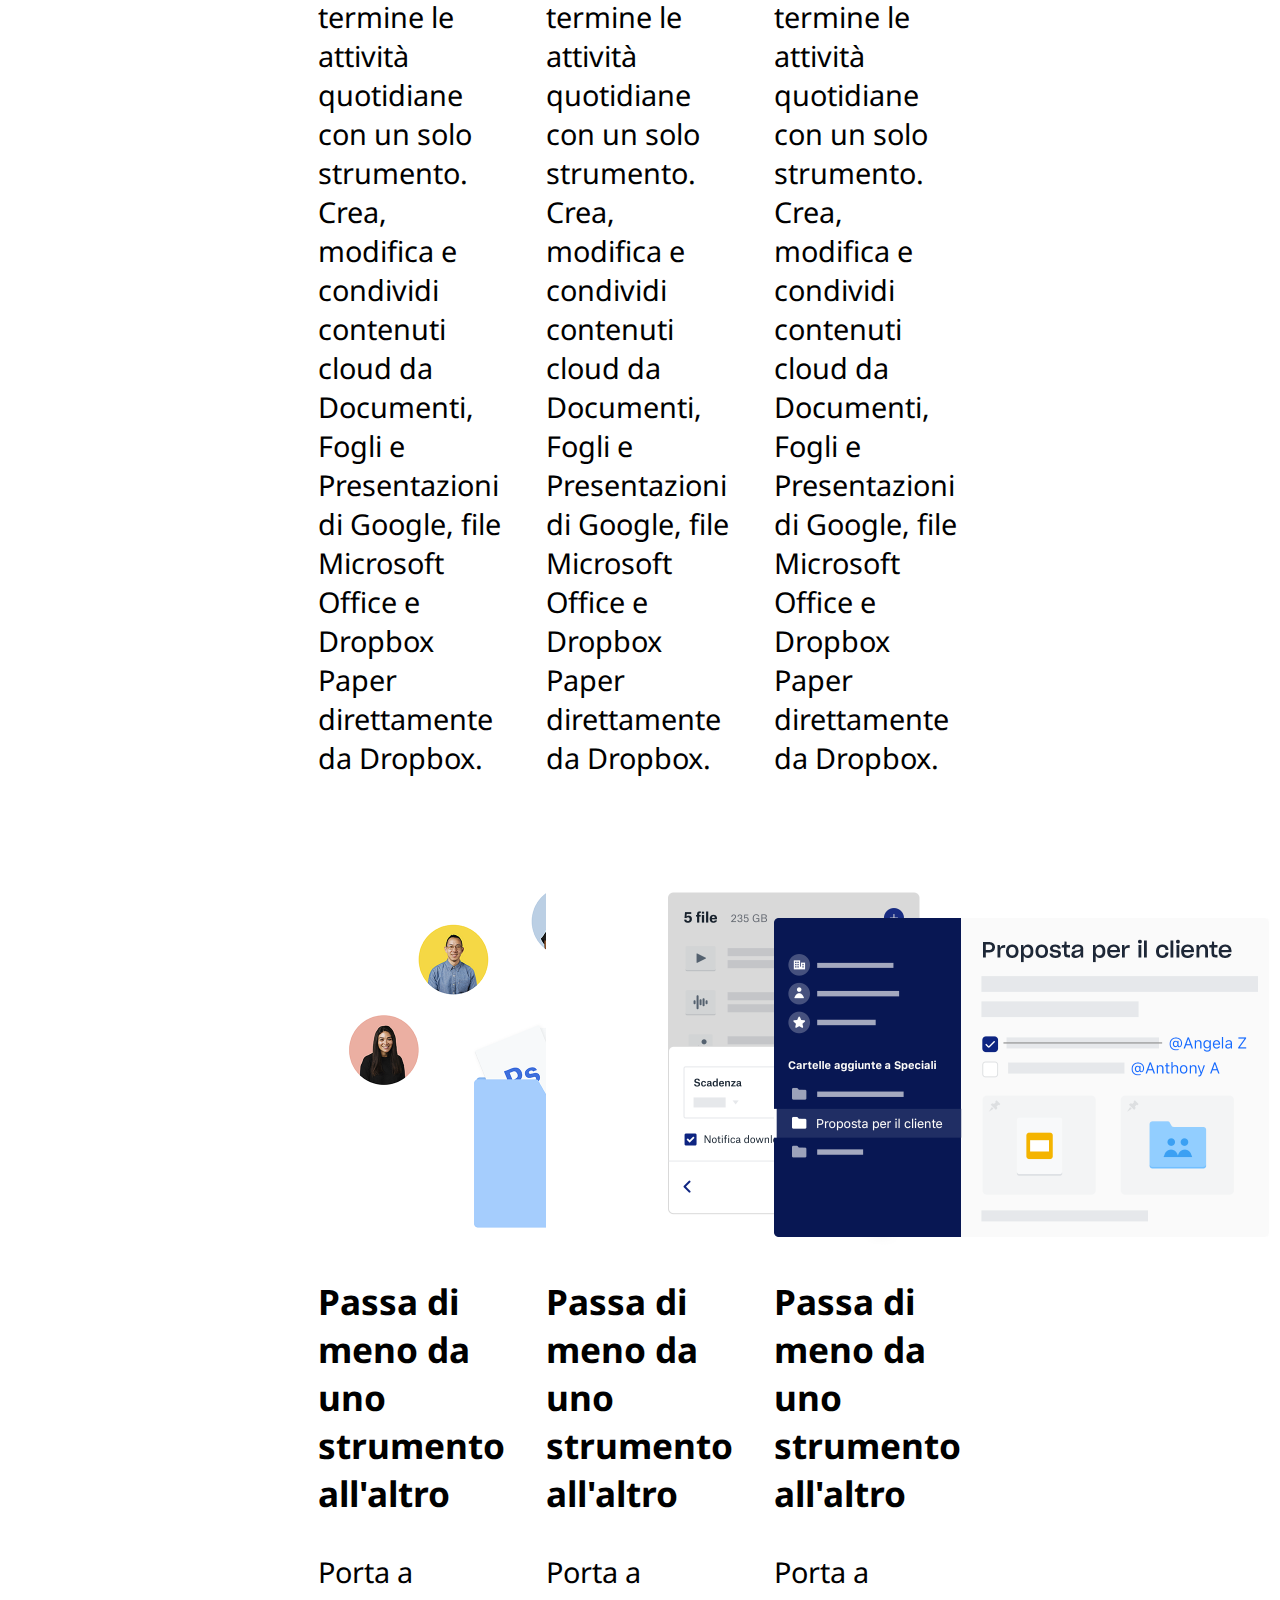
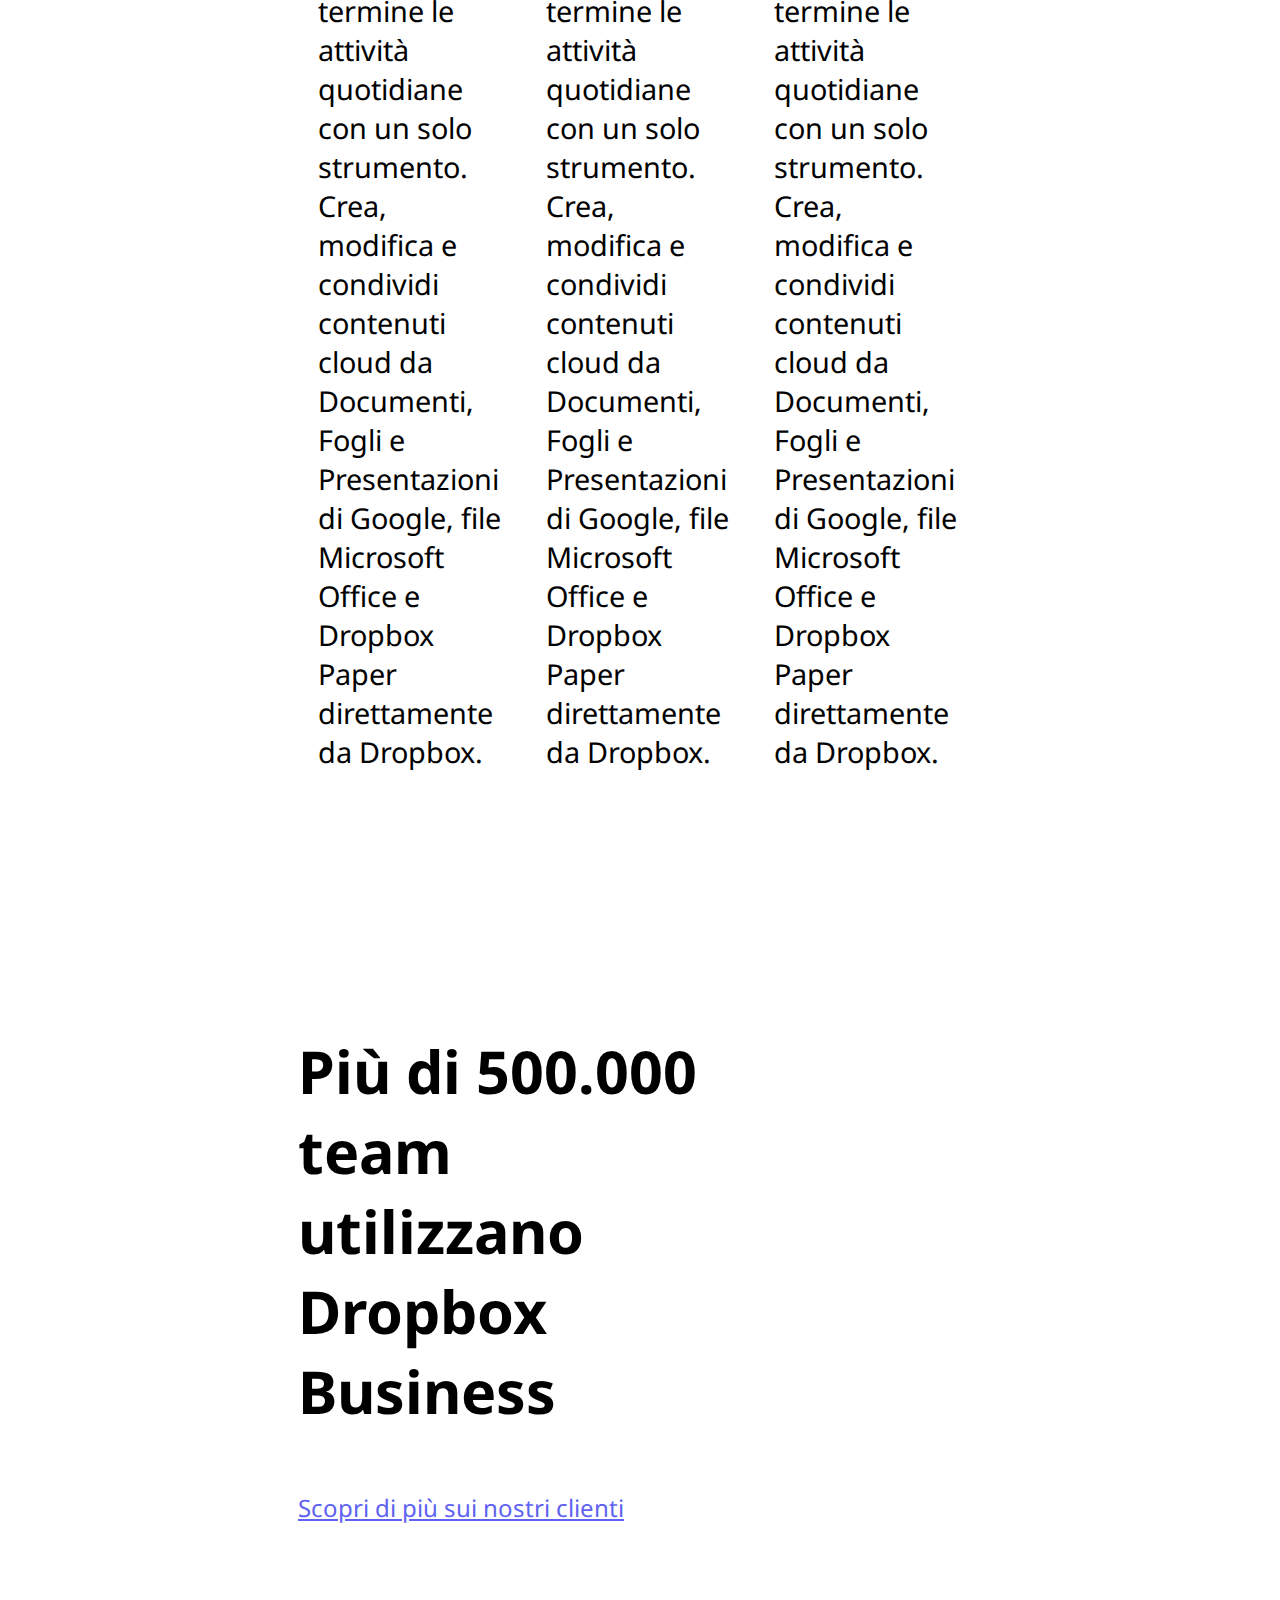
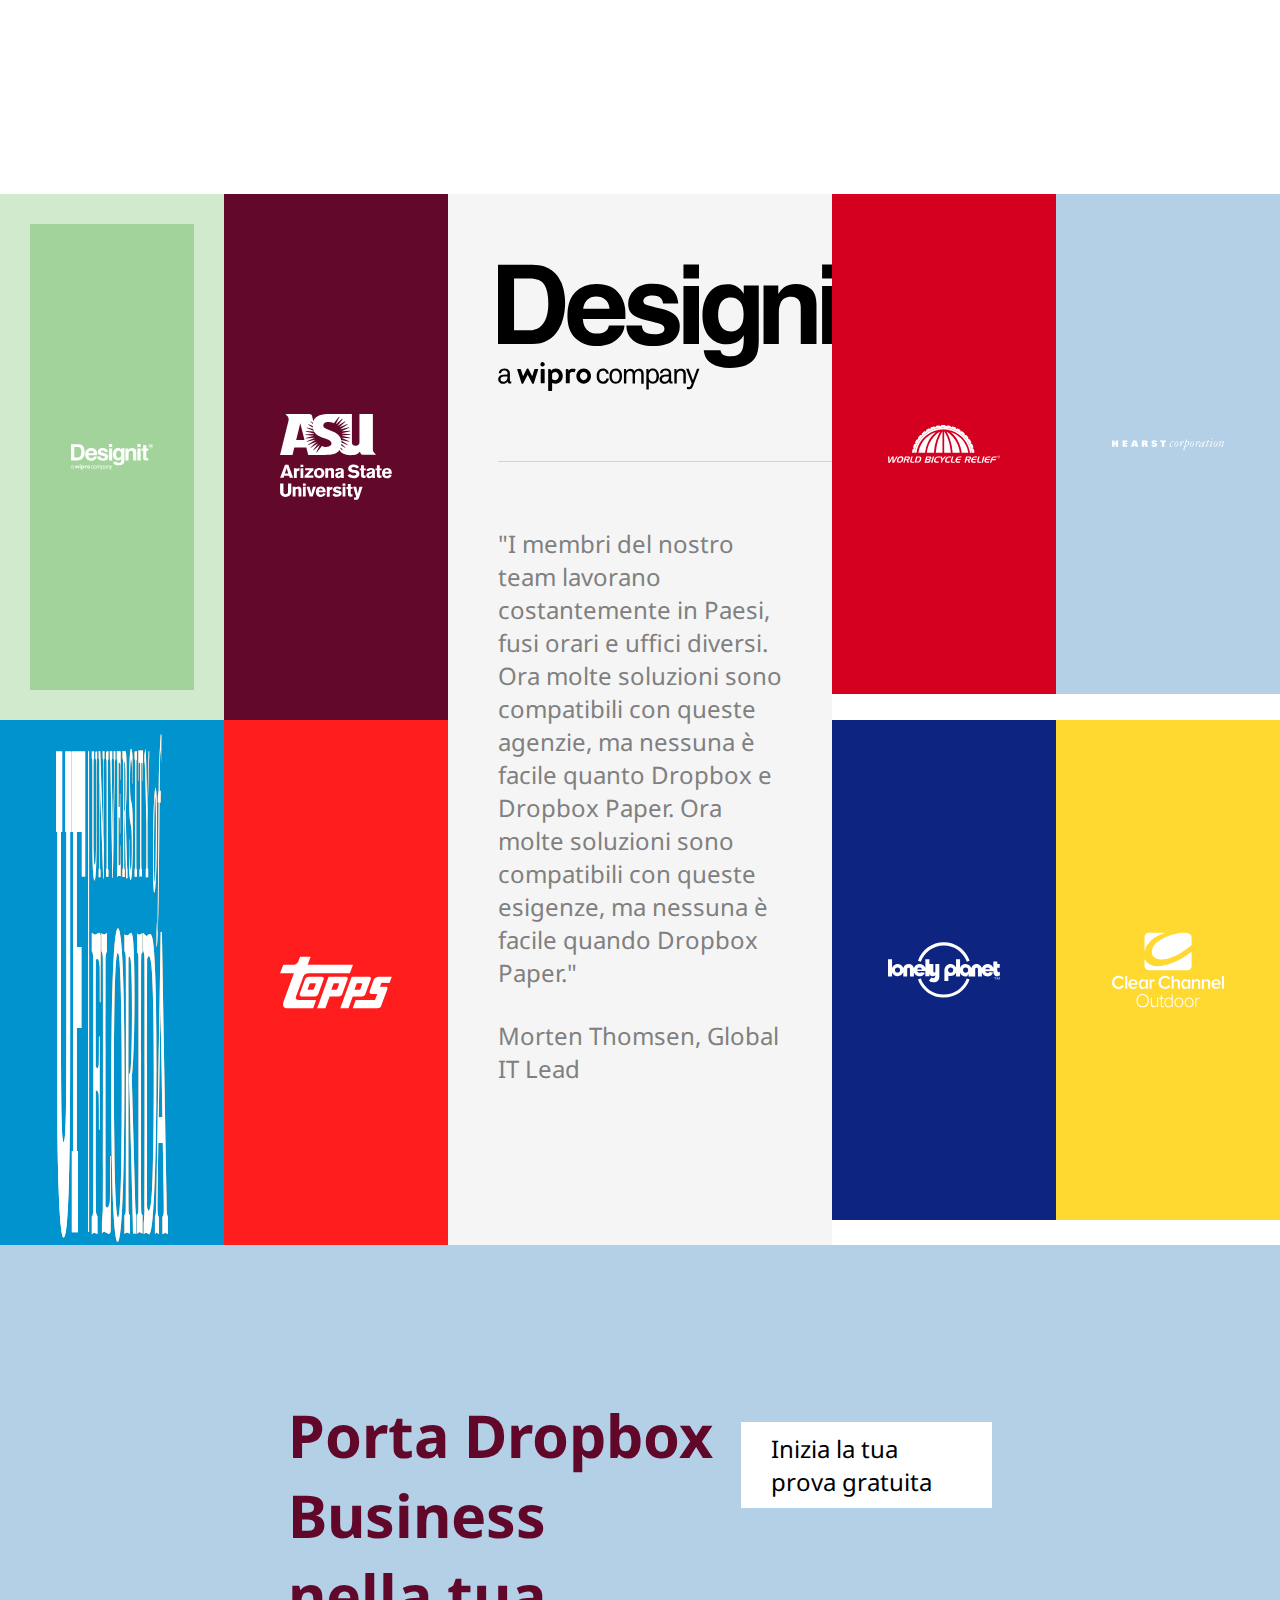
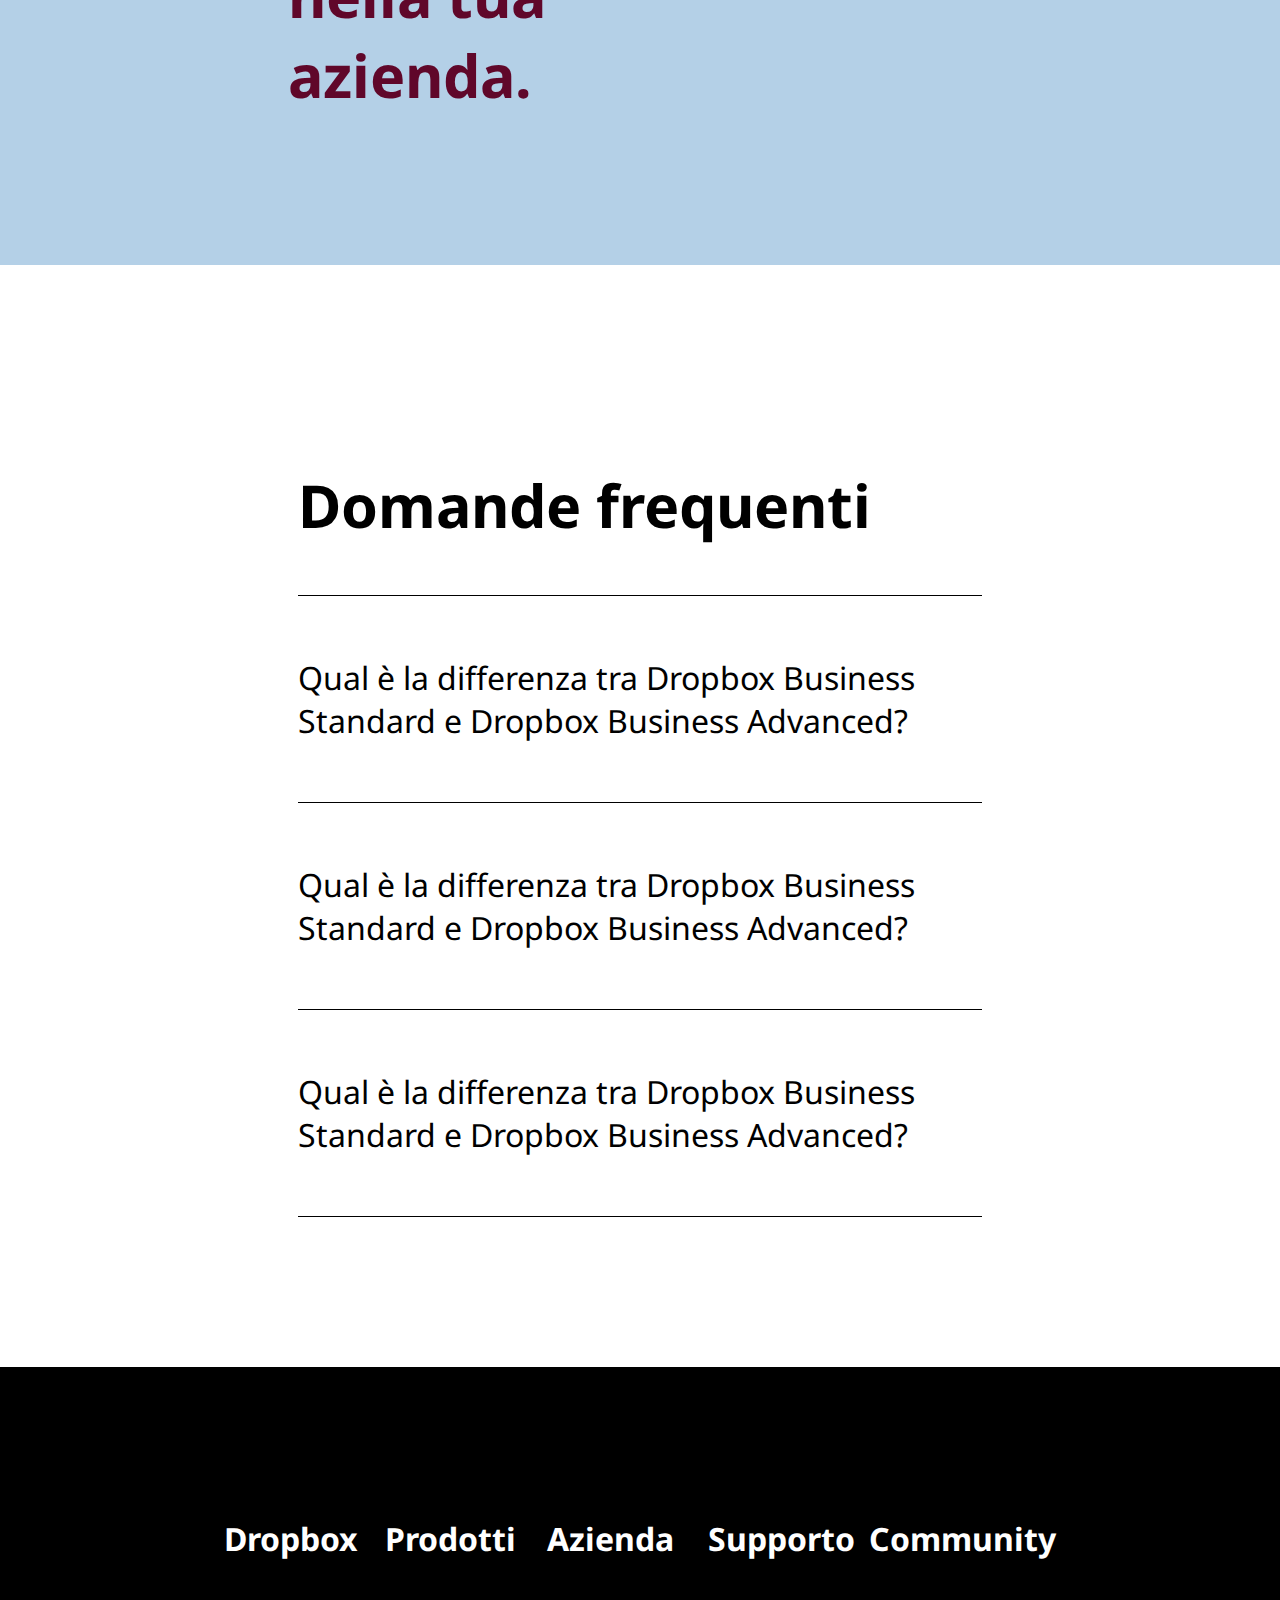
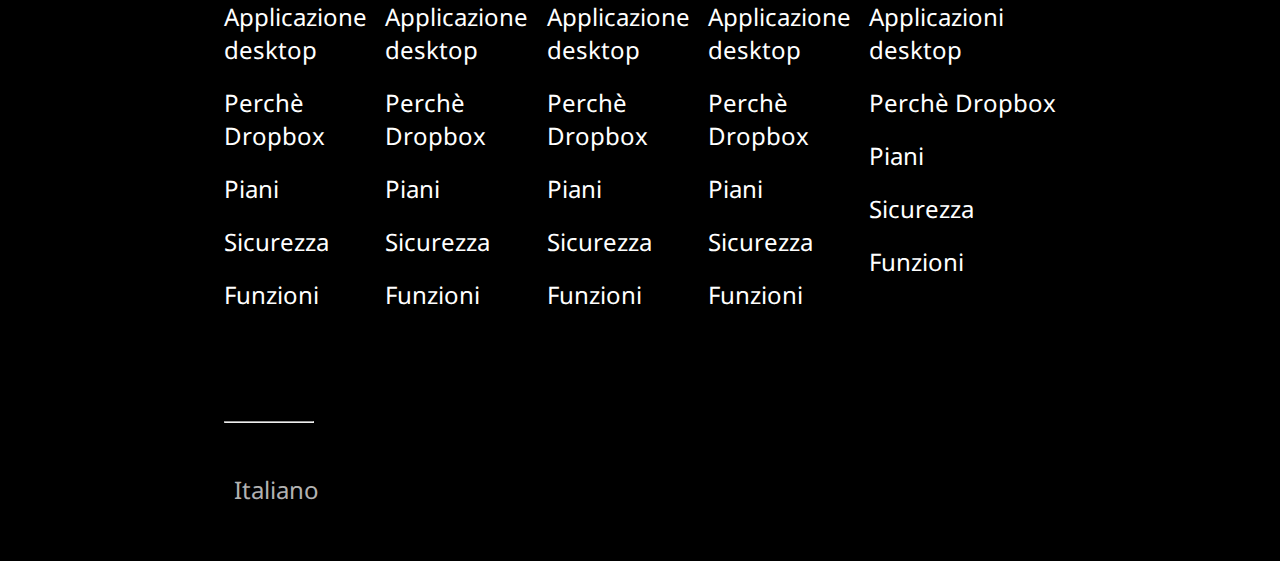
==== commit f38b5a07: "Aggiunti margini alle card" ====
--- a/index.html
+++ b/index.html
@@ -73,13 +73,15 @@
             <div class="main-container">
                 <!-- Scelta piano -->
                 <section>
-                    <h3>Trova il piano business che fa per te</h3>
-                    <form>
-                        <input type="radio" id="mensile" name="fatturazione">
-                        <label for="mensile">Fatturazione mensile</label>
-                        <input type="radio" id="annuale" name="fatturazione">
-                        <label for="annuale">Fatturazione annuale</label>
-                    </form>
+                    <div class="select-subscription">
+                        <h3>Trova il piano business che fa per te</h3>
+                        <form>
+                            <input type="radio" id="mensile" name="fatturazione">
+                            <label for="mensile">Fatturazione mensile</label>
+                            <input type="radio" id="annuale" name="fatturazione">
+                            <label for="annuale">Fatturazione annuale</label>
+                        </form>
+                    </div>
                     <div class="card-container">
                         <!-- Prima card -->
                         <div class="card">
@@ -422,6 +424,6 @@
             </div>
         </footer>
         <!-- Fine footer -->
-        
+
     </body>
 </html>--- a/css/style.css
+++ b/css/style.css
@@ -188,9 +188,14 @@
 
 /* SELEZIONE PIANO */
 
+main div section .select-subscription{
+    margin: 0 10px;
+}
+
 main div section form input[type=radio]{
     transform: scale(2);
     vertical-align: middle;
+    margin-left: 5px;
 }
 
 main div section form label{
@@ -211,6 +216,7 @@
 
 main .main-container section .card-container .card{
     width: calc(100% / 3);
+    margin: 0 10px;
     padding: 20px 40px;
     border: 1px solid lightgray;
 }
@@ -288,9 +294,9 @@
 /* ULTIMA GRANDE CARD */
 
 main .main-container section .bigcard-container{
-    width: 100%;
+    width: 0 auto;
     padding: 20px 40px;
-    margin: 50px 0;
+    margin: 20px 10px;
     border: 1px solid lightgray;
 }
 
@@ -325,6 +331,7 @@
 
 main .main-container .partner{
     display: flex;
+    margin: 0 10px;
 }
 
 main .main-container .partner div img{
@@ -342,6 +349,7 @@
 
 main .main-container section .business-features-container{
     display: flex;
+    margin: 0 10px;
 }
 
 main .main-container section .business-feature{
@@ -360,6 +368,7 @@
 
 main div .section-container .small-section{
     max-width: 35vw;
+    margin: 0 10px;
 }
 
 
@@ -501,6 +510,10 @@
     display: flex;
     justify-content: space-between;
     align-items: baseline;
+}
+
+main .blue .section-container .small-section{
+    margin: 0 10px;
 }
 
 main .blue .section-container h3{
@@ -512,6 +525,10 @@
 
 
 /* DOMANDE FREQUENTI */
+
+main .section-container .faq-container{
+    margin: 0 10px;
+}
 
 main .section-container .faq-container h3{
     padding: 50px 0;
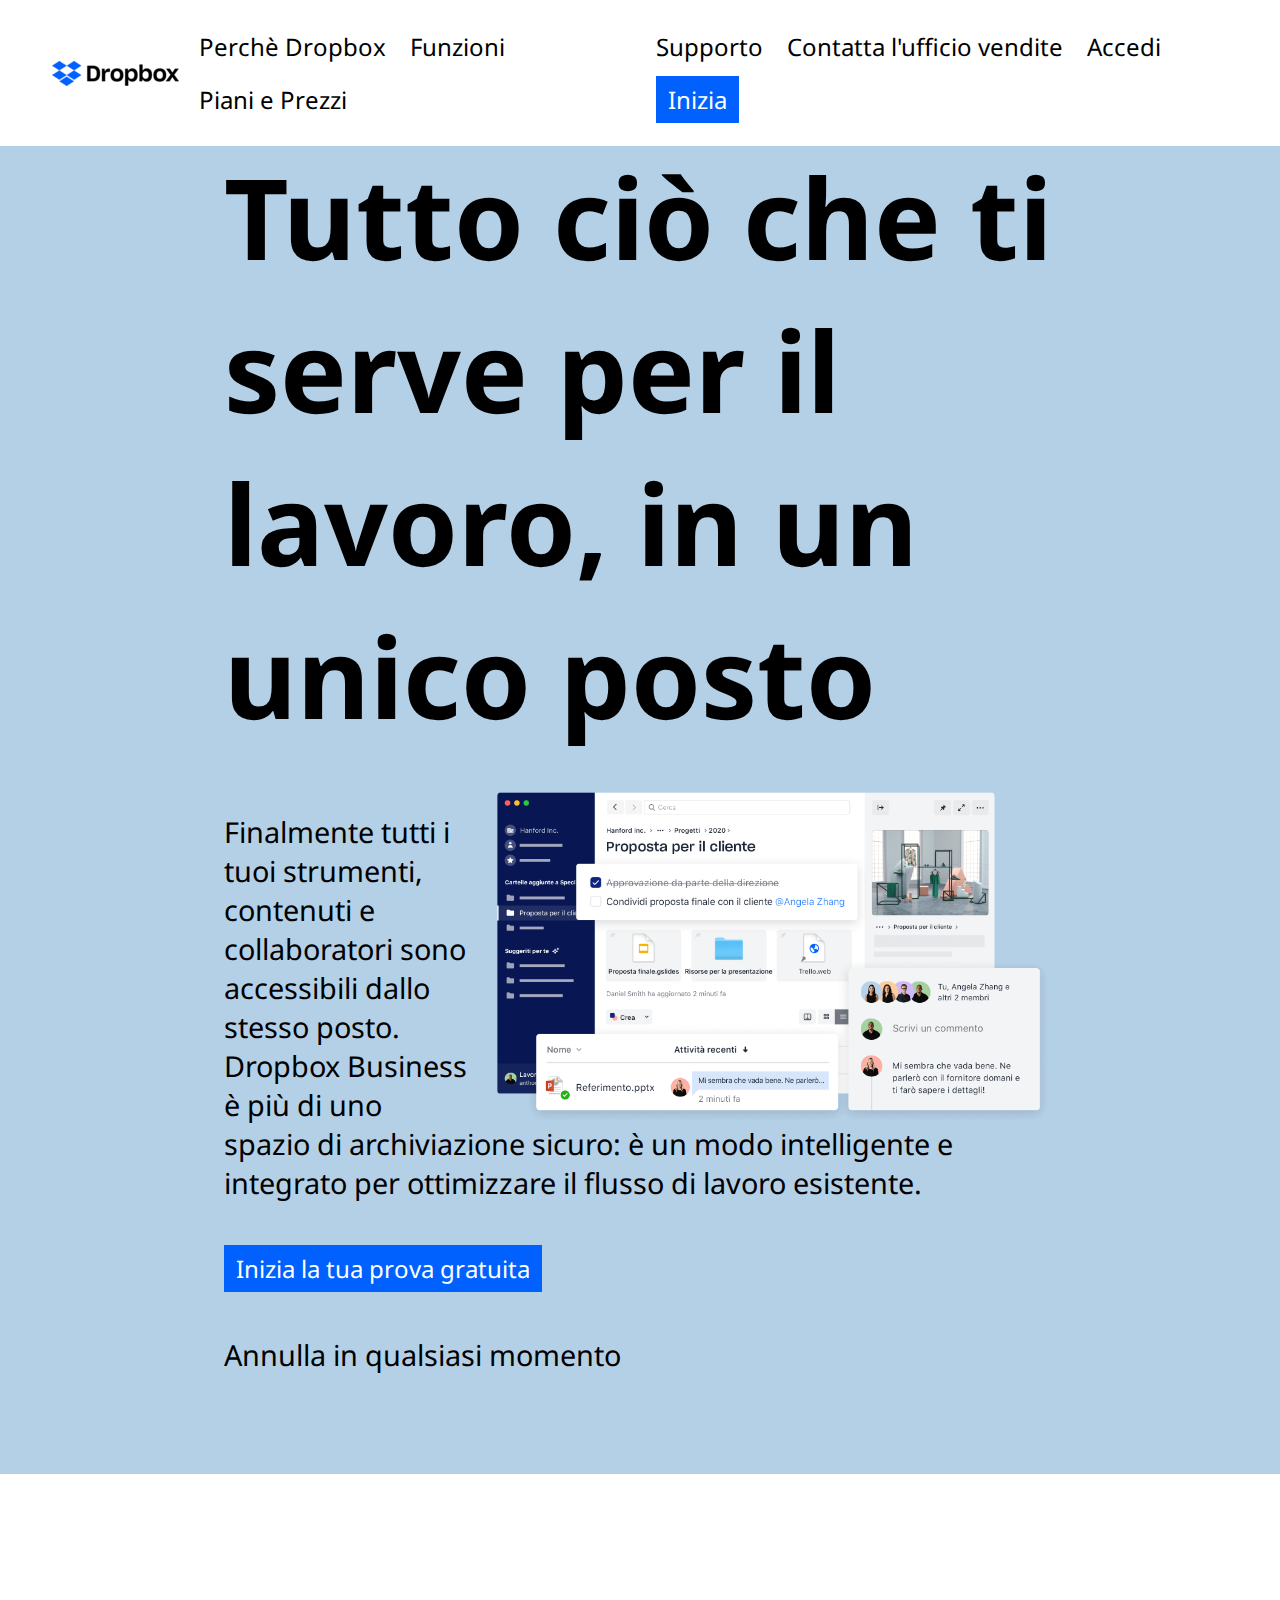
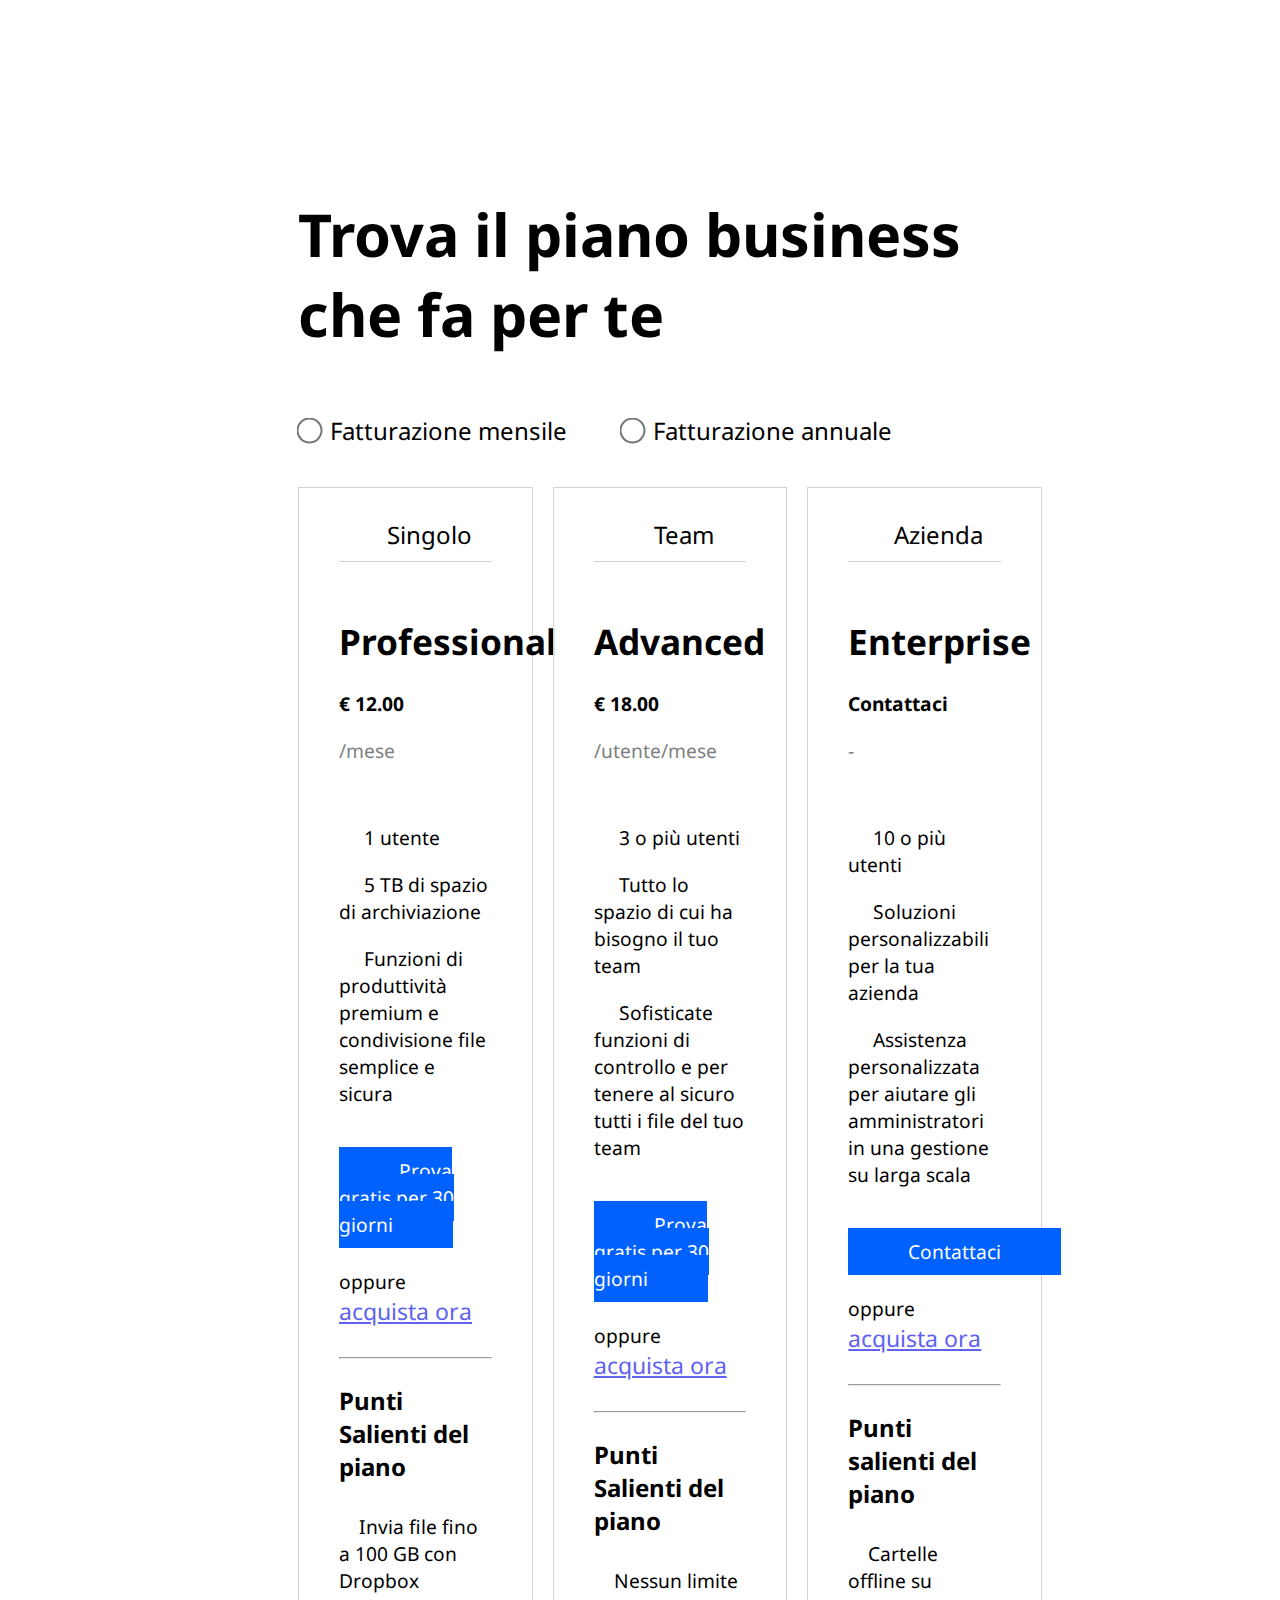
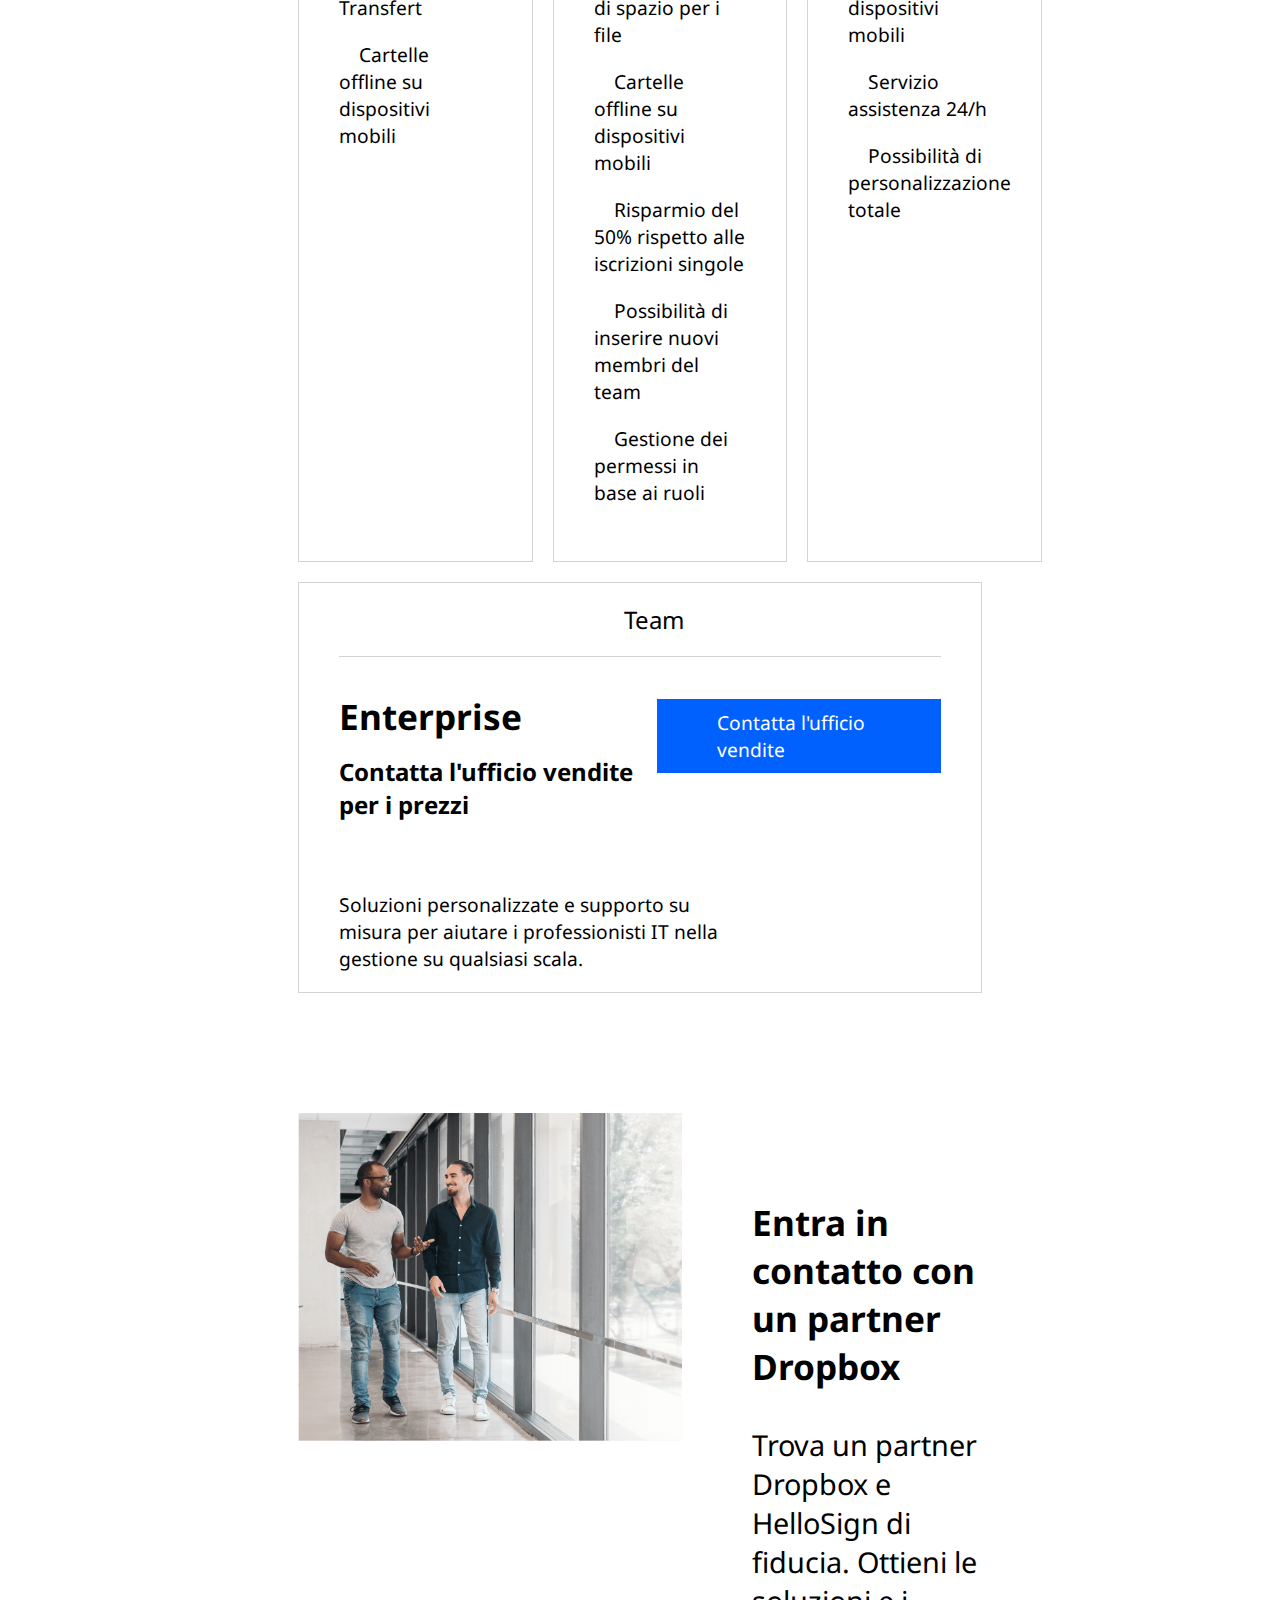
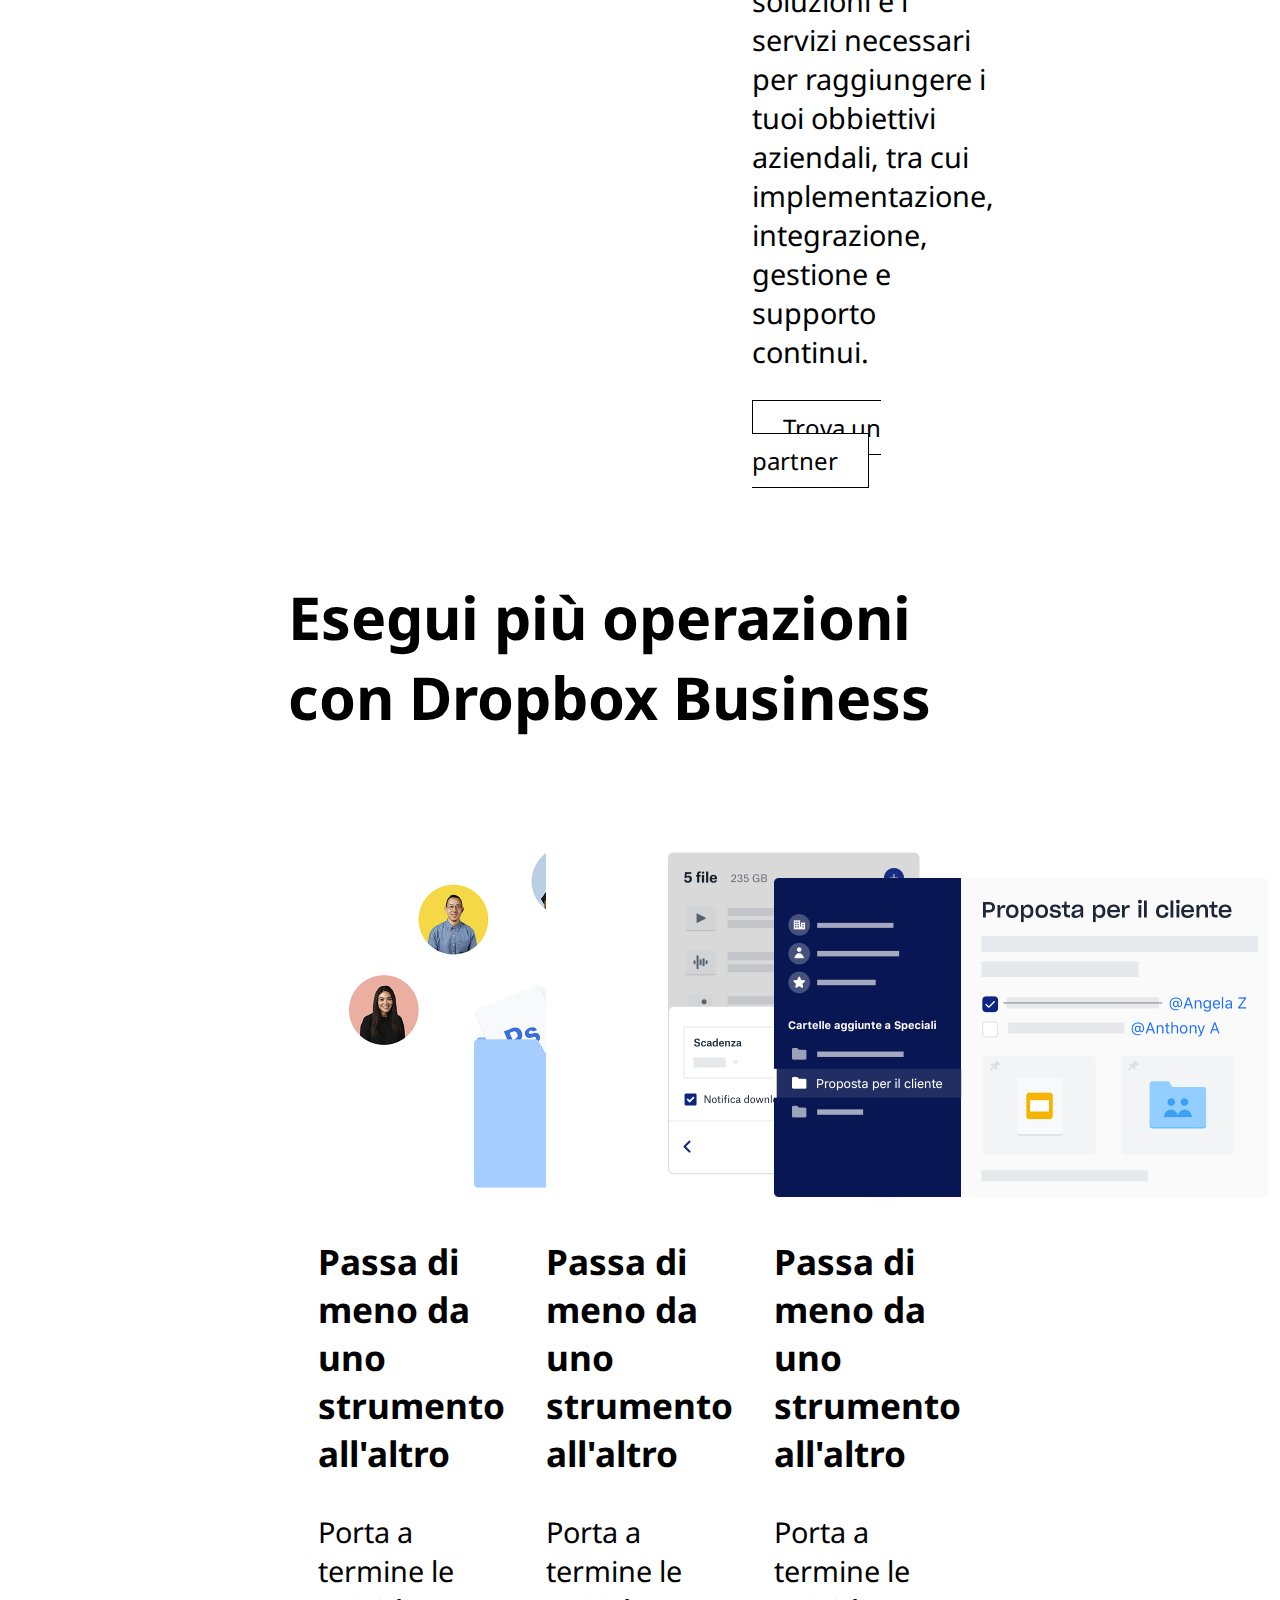
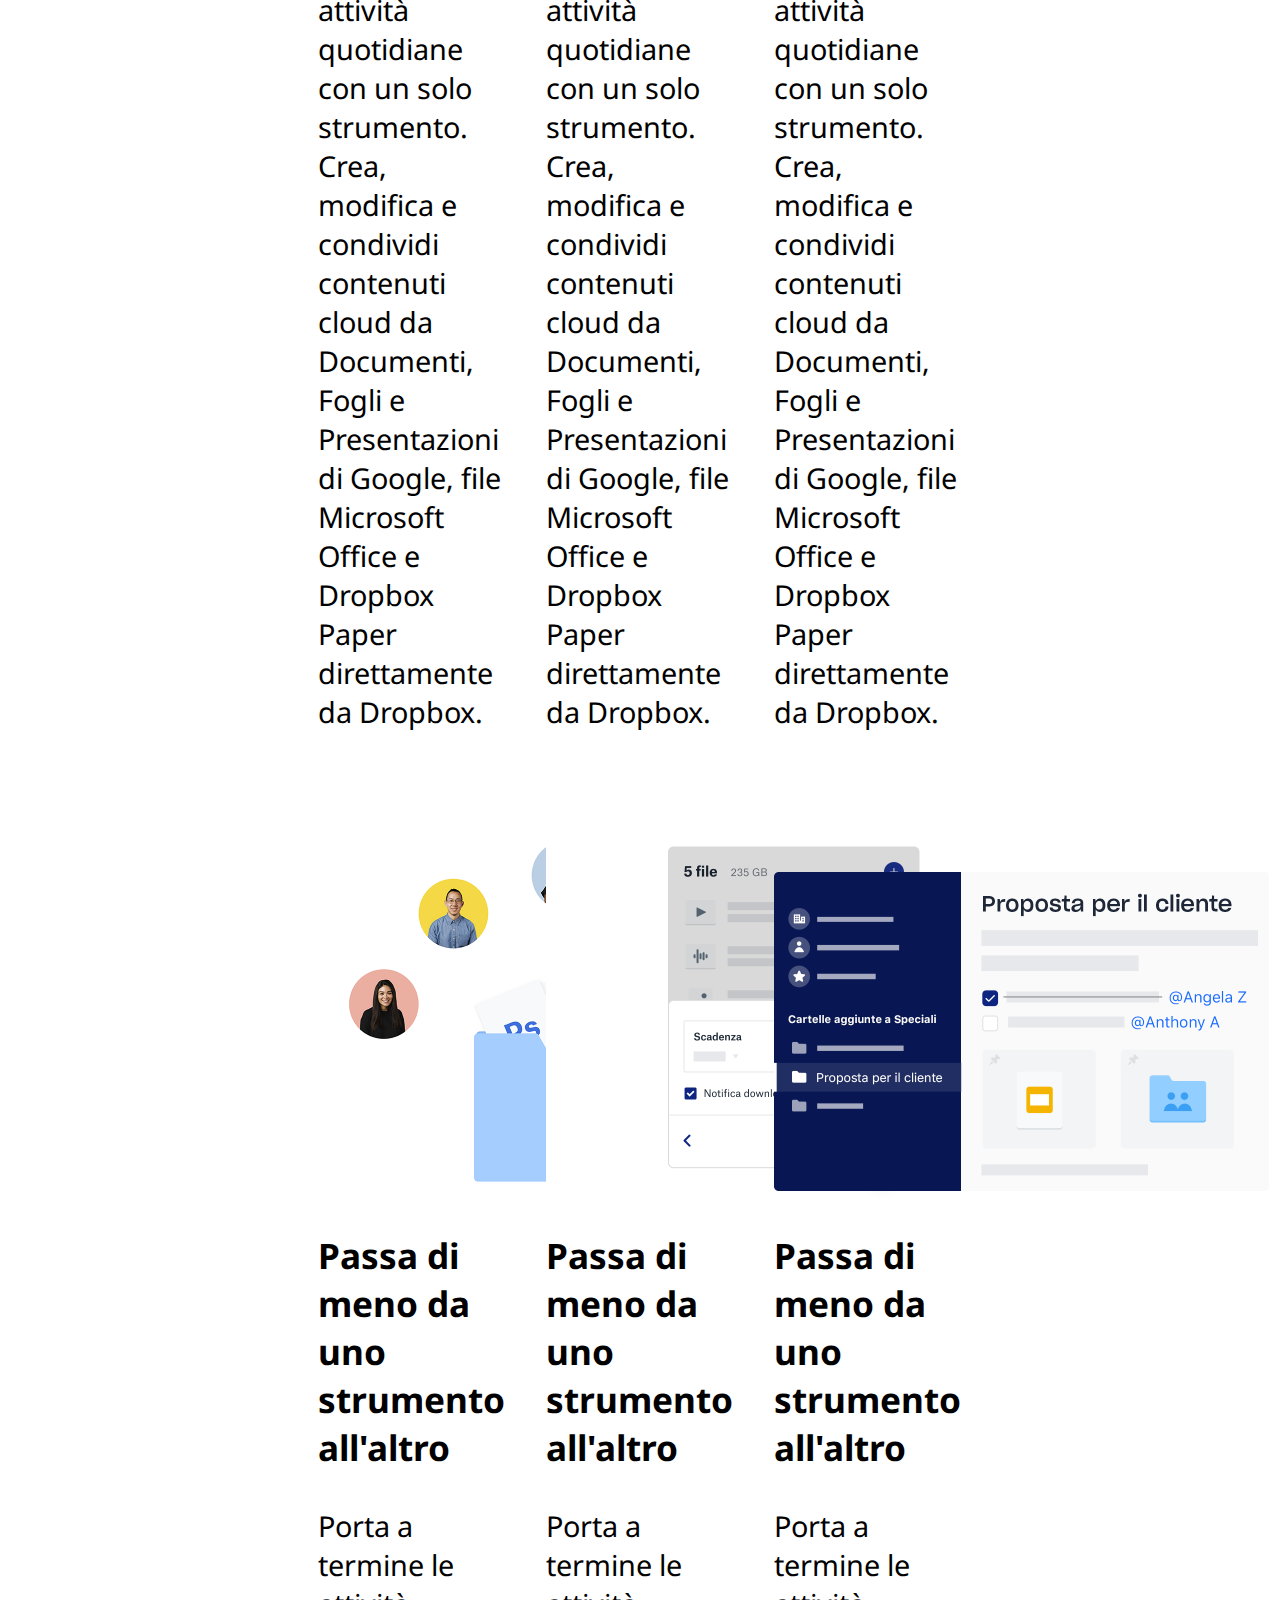
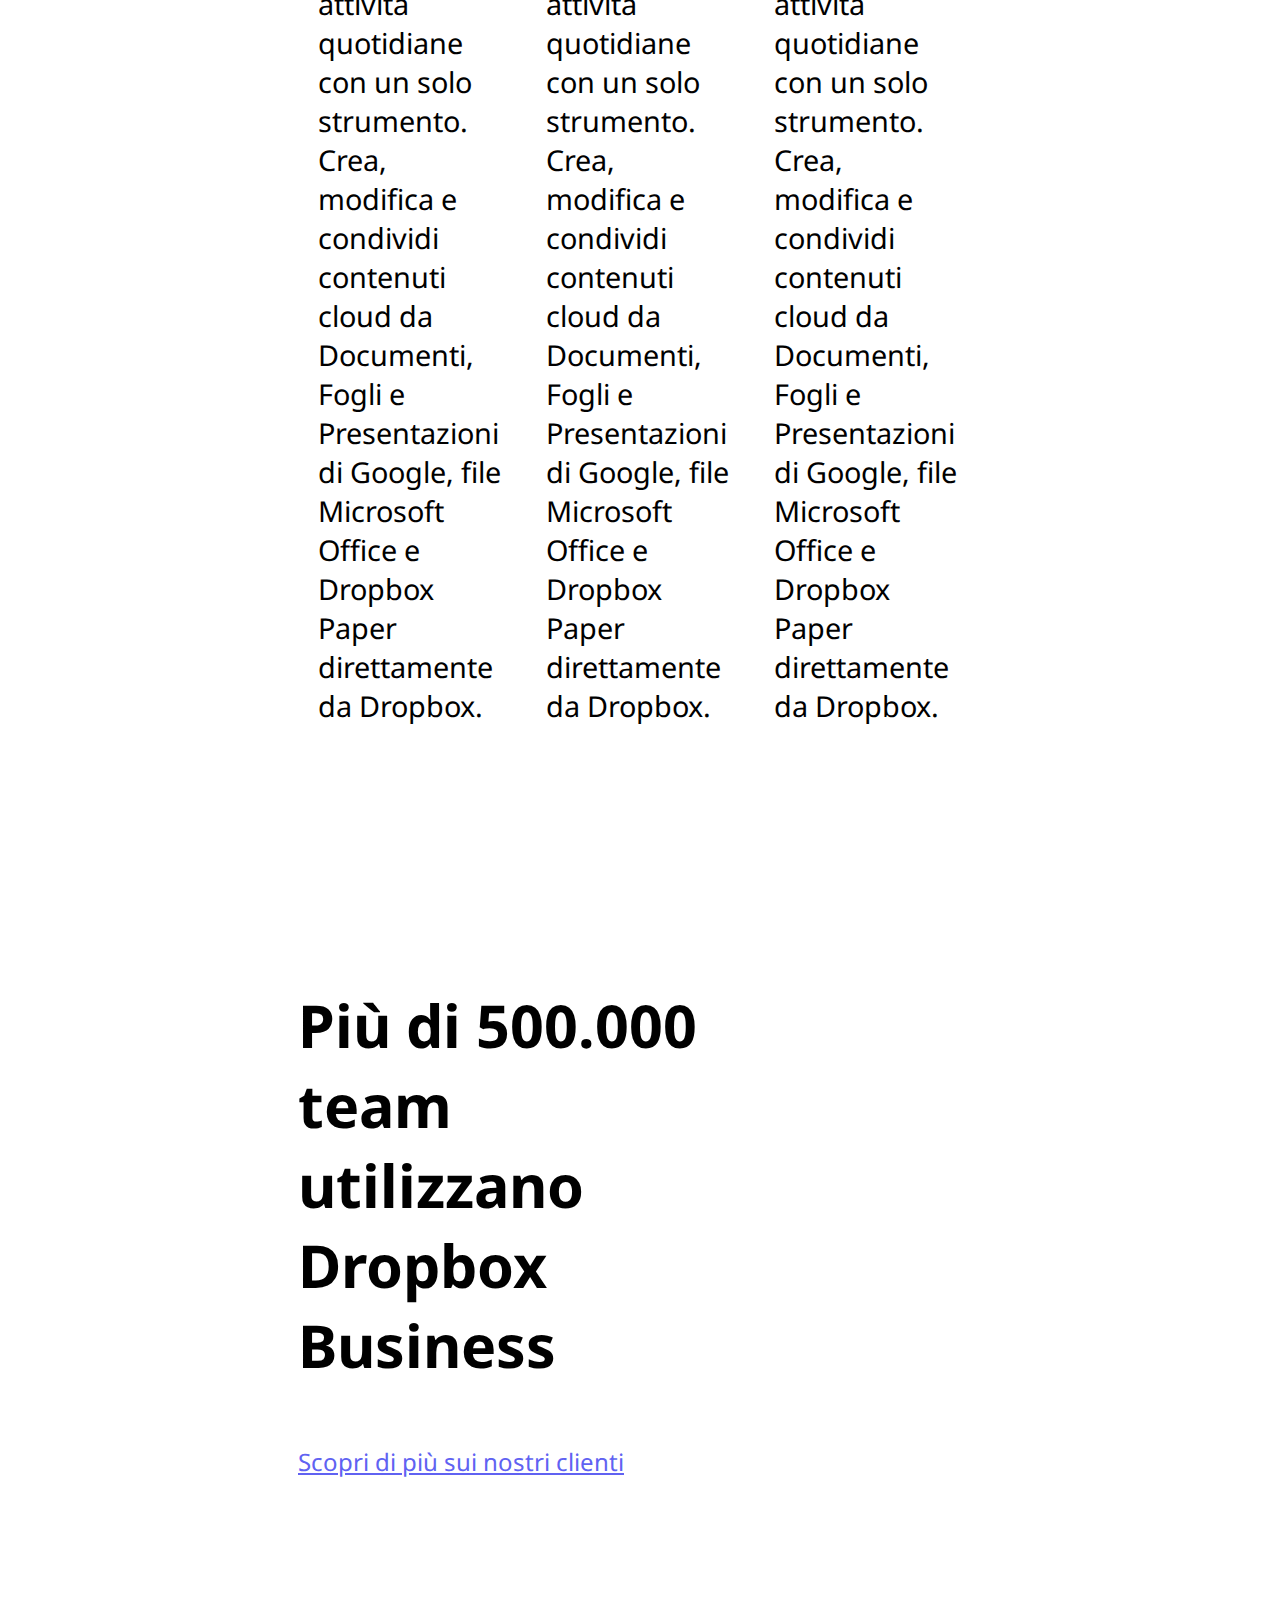
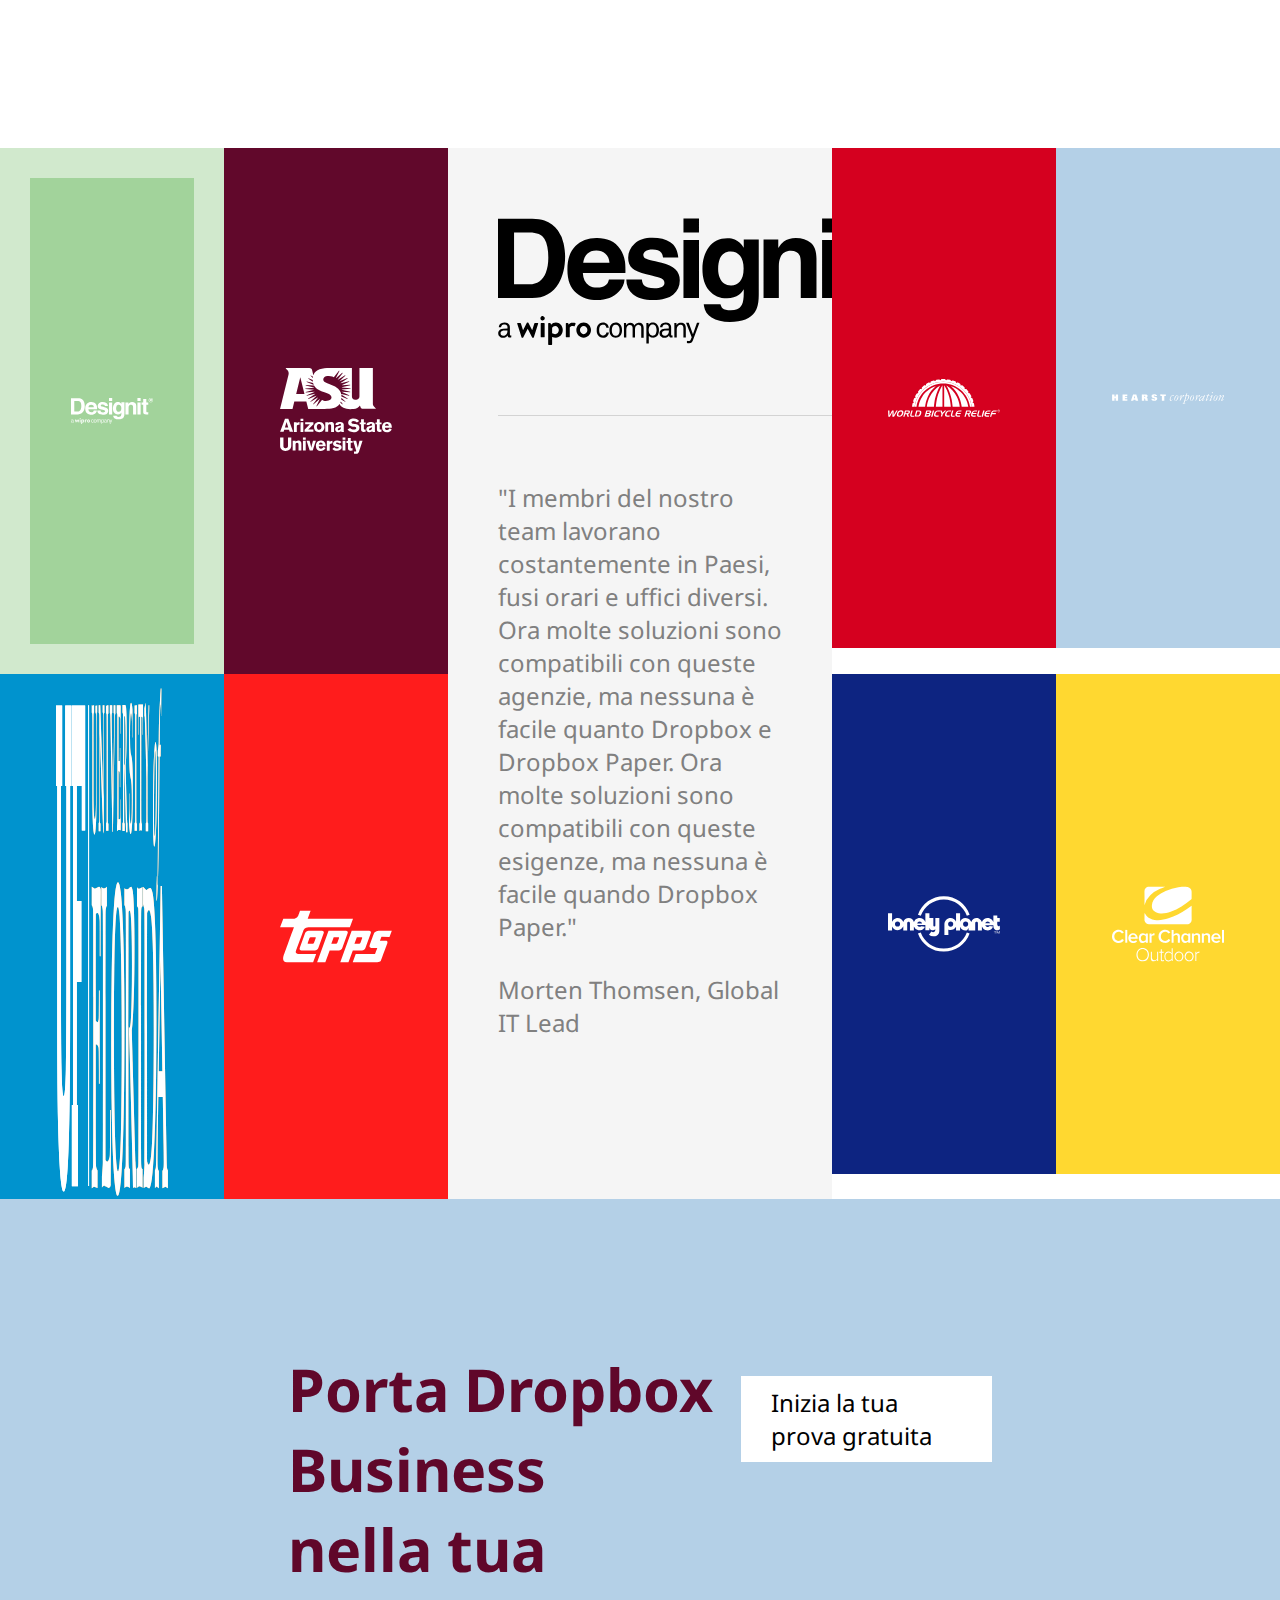
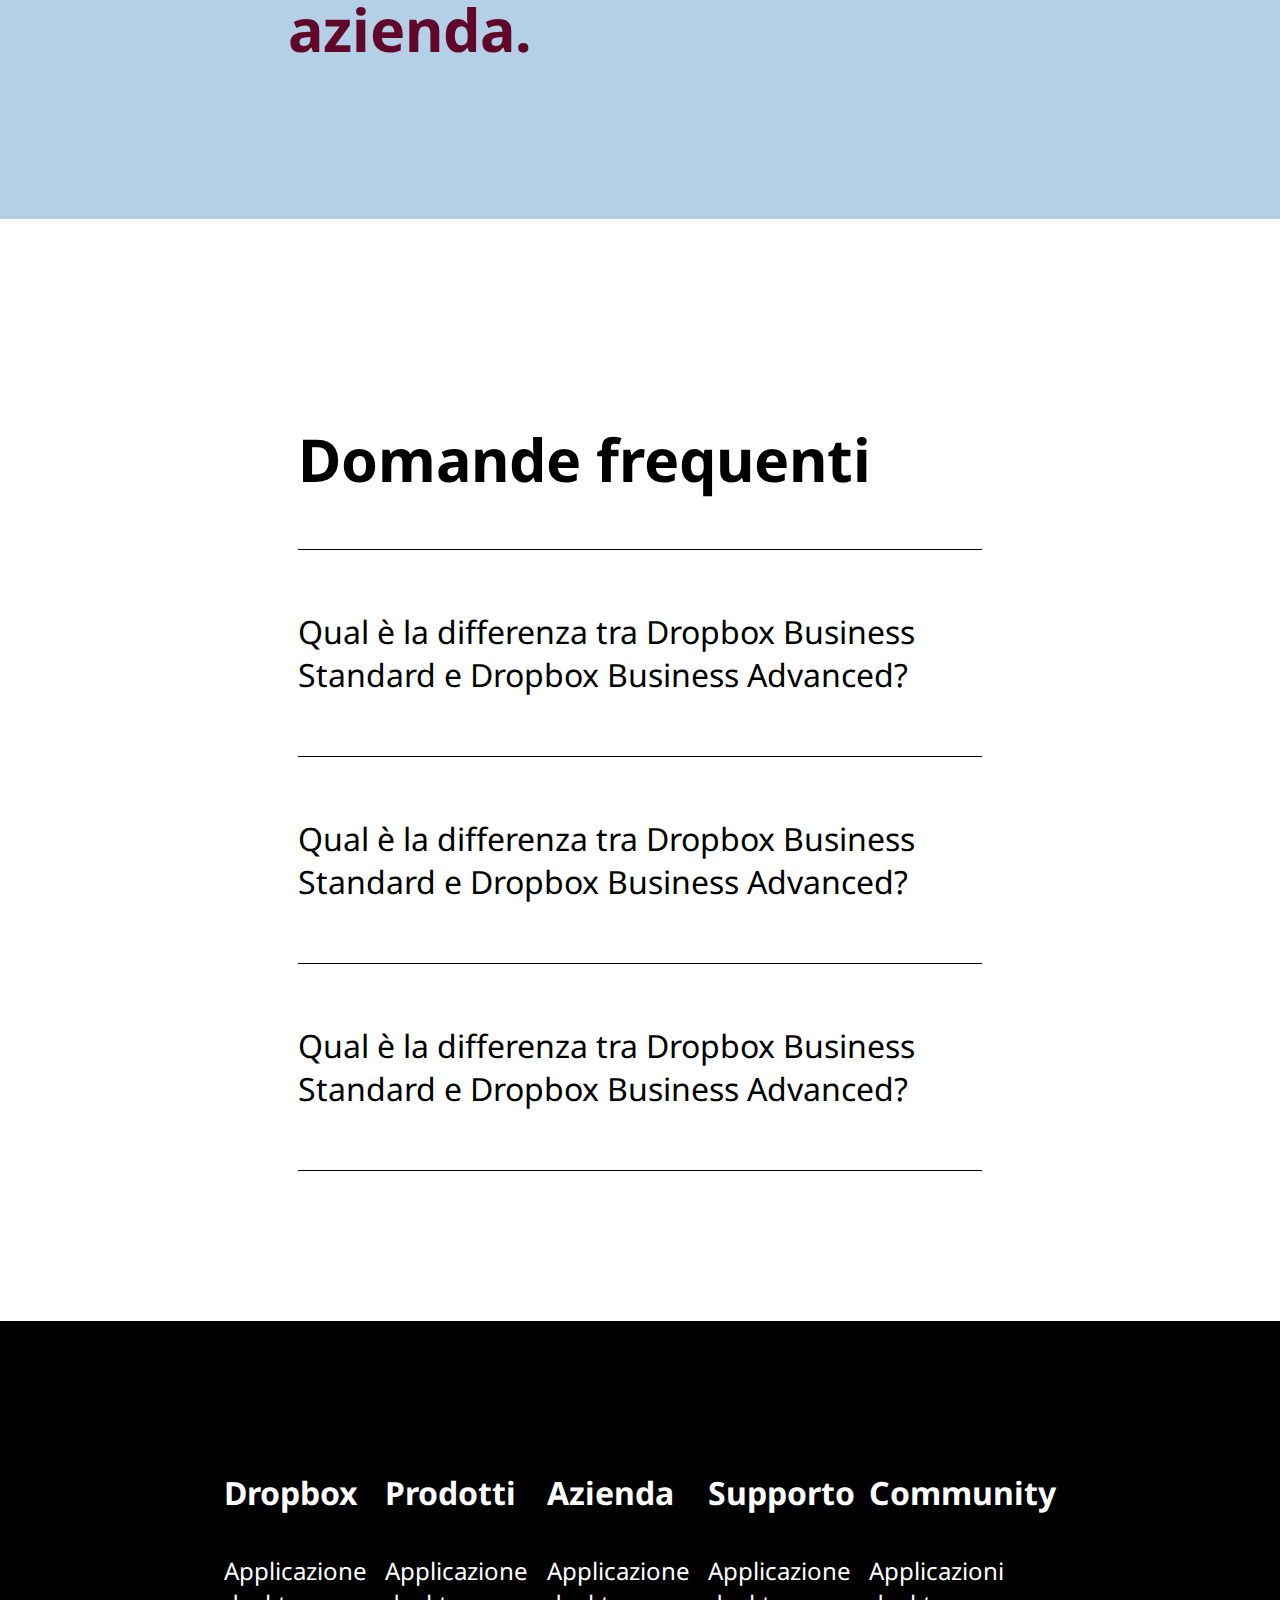
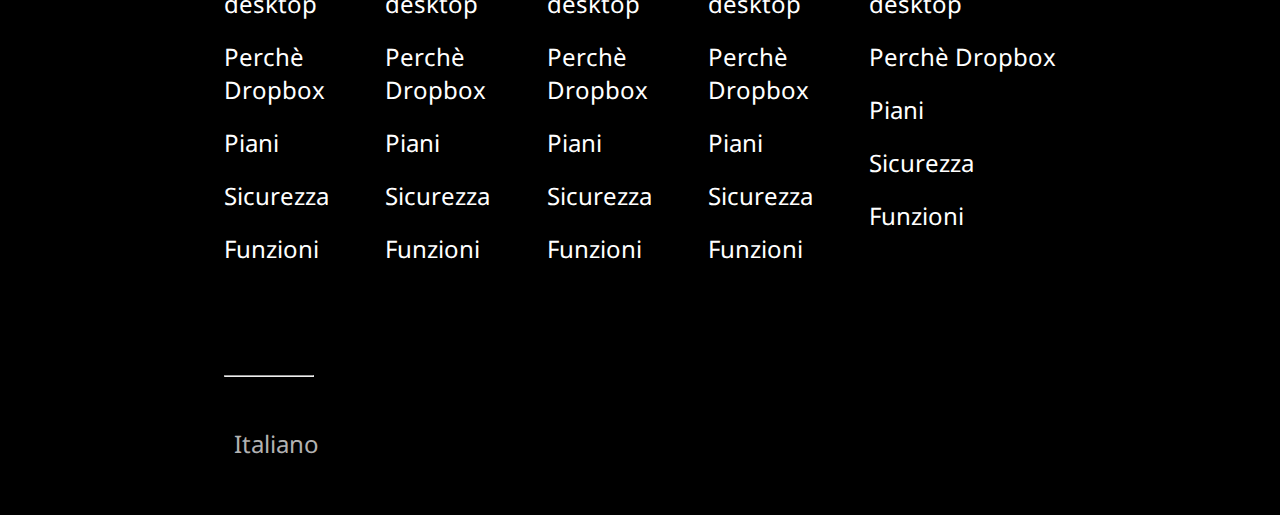
==== commit 014714b3: "Migliorata indentazzione e aggiunti commenti" ====
--- a/index.html
+++ b/index.html
@@ -46,7 +46,6 @@
                             <a class="button" href="#">Inizia</a>
                         </li>
                     </ul>
-
                 </div>
             </div>
         </header>
@@ -82,6 +81,8 @@
                             <label for="annuale">Fatturazione annuale</label>
                         </form>
                     </div>
+                    
+                    <!-- Contenitore 3 card-->
                     <div class="card-container">
                         <!-- Prima card -->
                         <div class="card">
@@ -156,6 +157,8 @@
                             </div>
                         </div>
                     </div>
+
+                    <!-- Card grande -->
                     <div class="bigcard-container">
                         <span class="subscription-type team">Team</span>
                         <div class="info">
@@ -276,7 +279,6 @@
                     </div>
 
                 </section>
-
             </div>
 
             <!-- Prova gratuita -->
--- a/css/style.css
+++ b/css/style.css
@@ -119,6 +119,11 @@
 
 header{
     background-color: white;
+    position: fixed;
+    top: 0;
+    left: 0;
+    width: 100%;
+    z-index: 20;
 }
 
 header .header-container{
@@ -150,6 +155,10 @@
 /* MAIN */ 
 
 /* JUMBOTRON */
+
+main{
+    margin-top: 100px;
+}
 
 main .jumbotron{
     margin-bottom: 200px;
